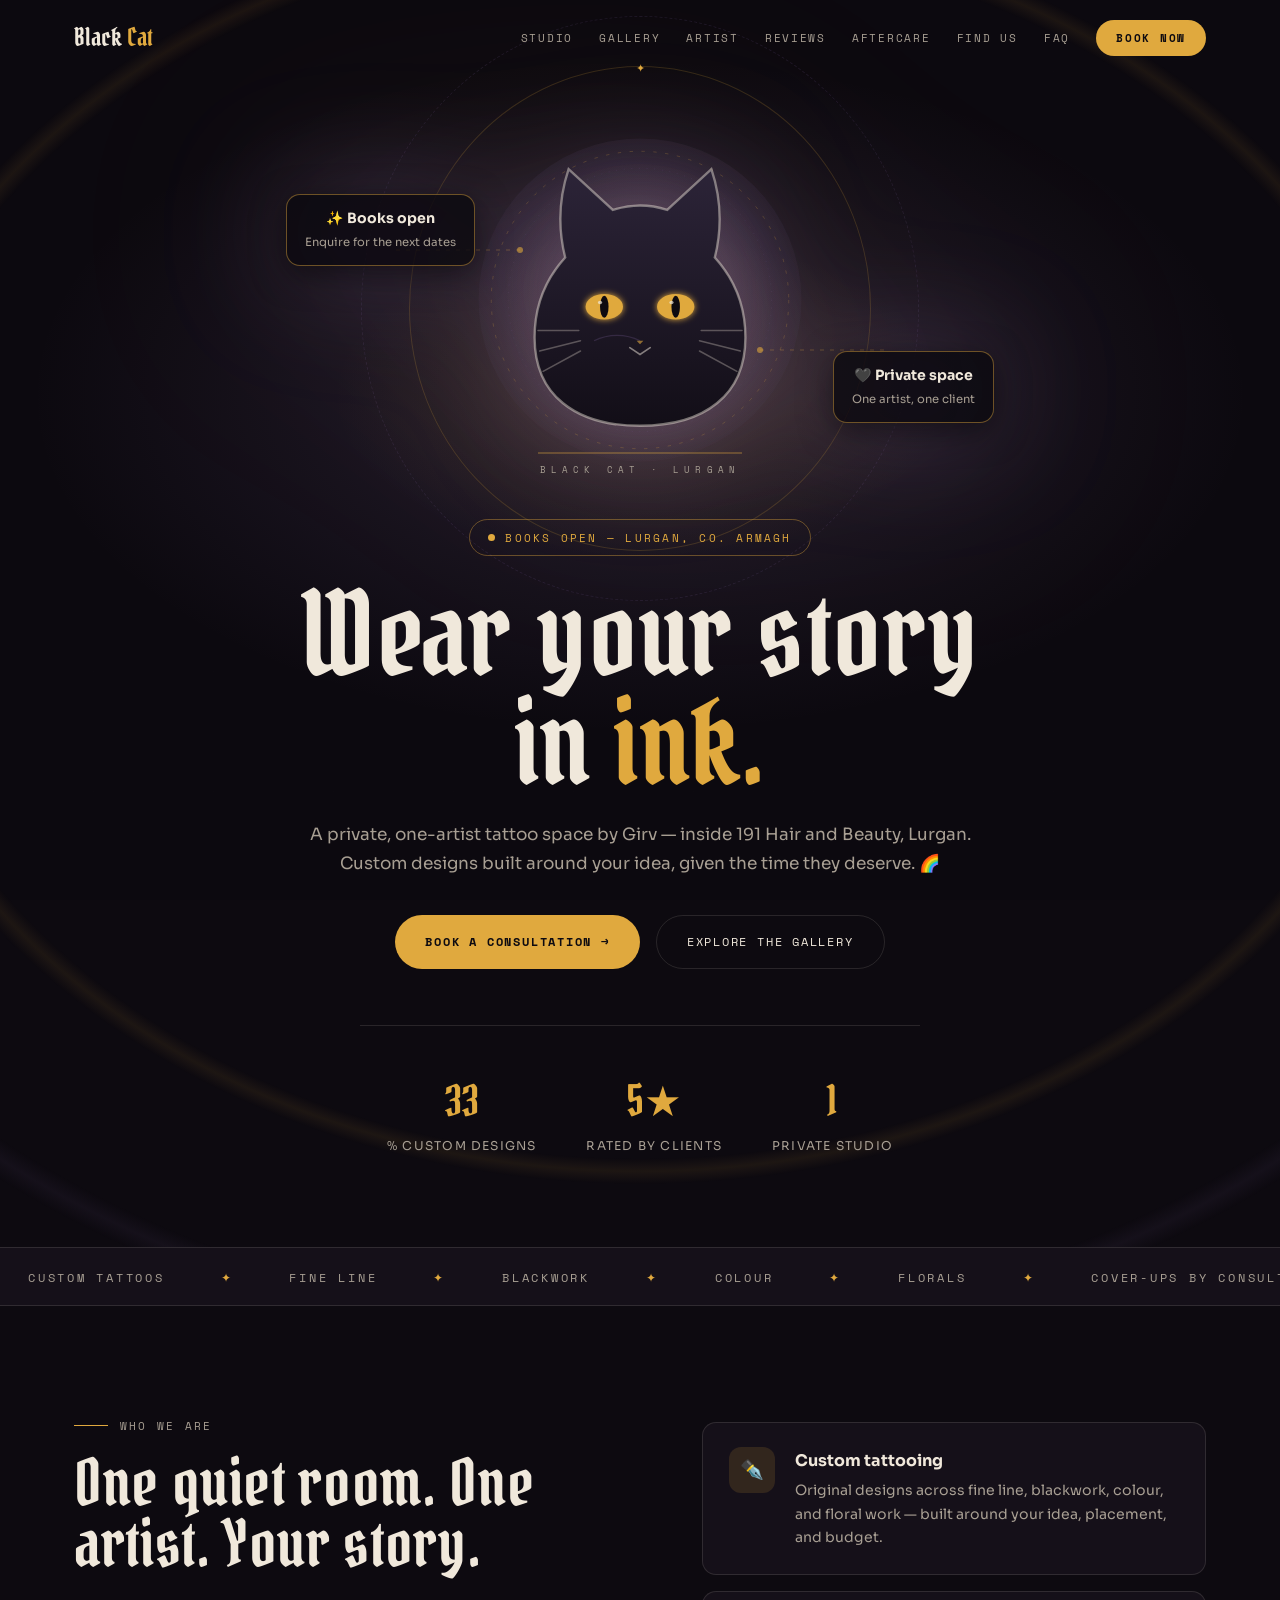
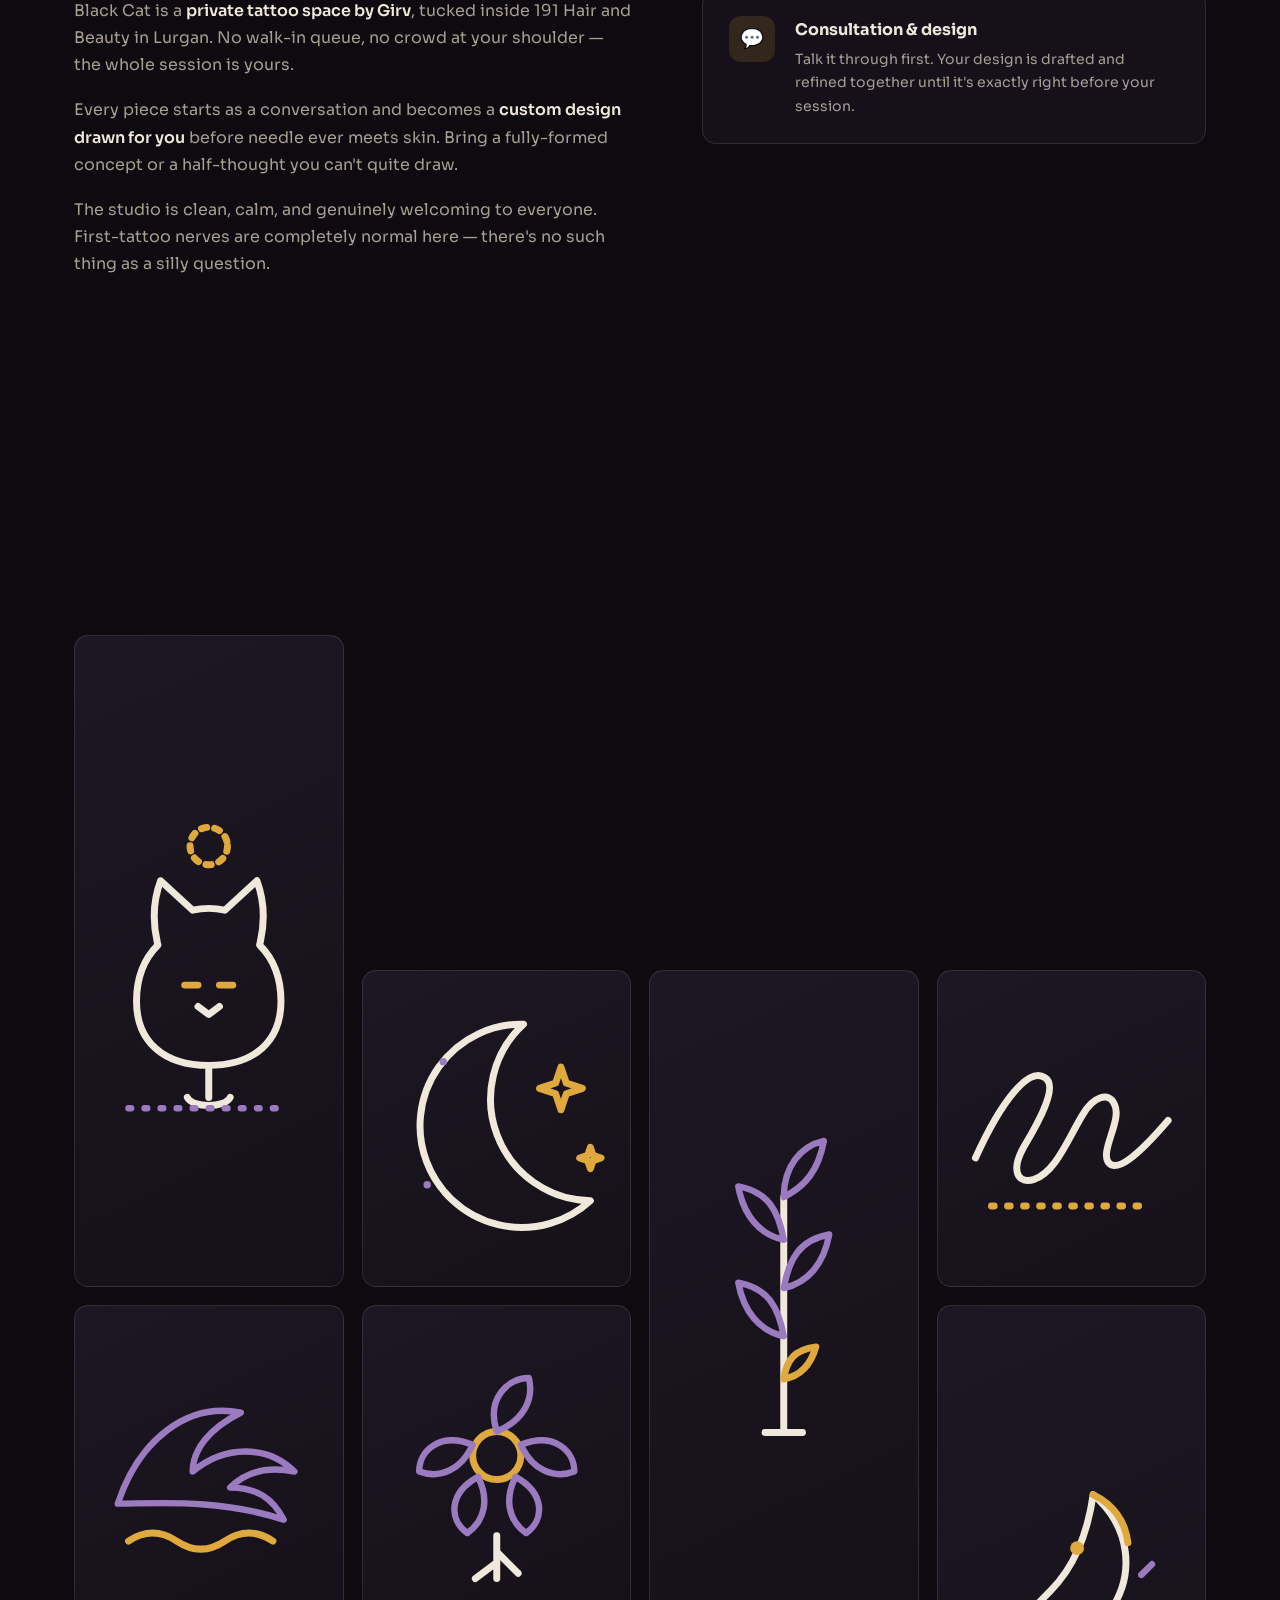
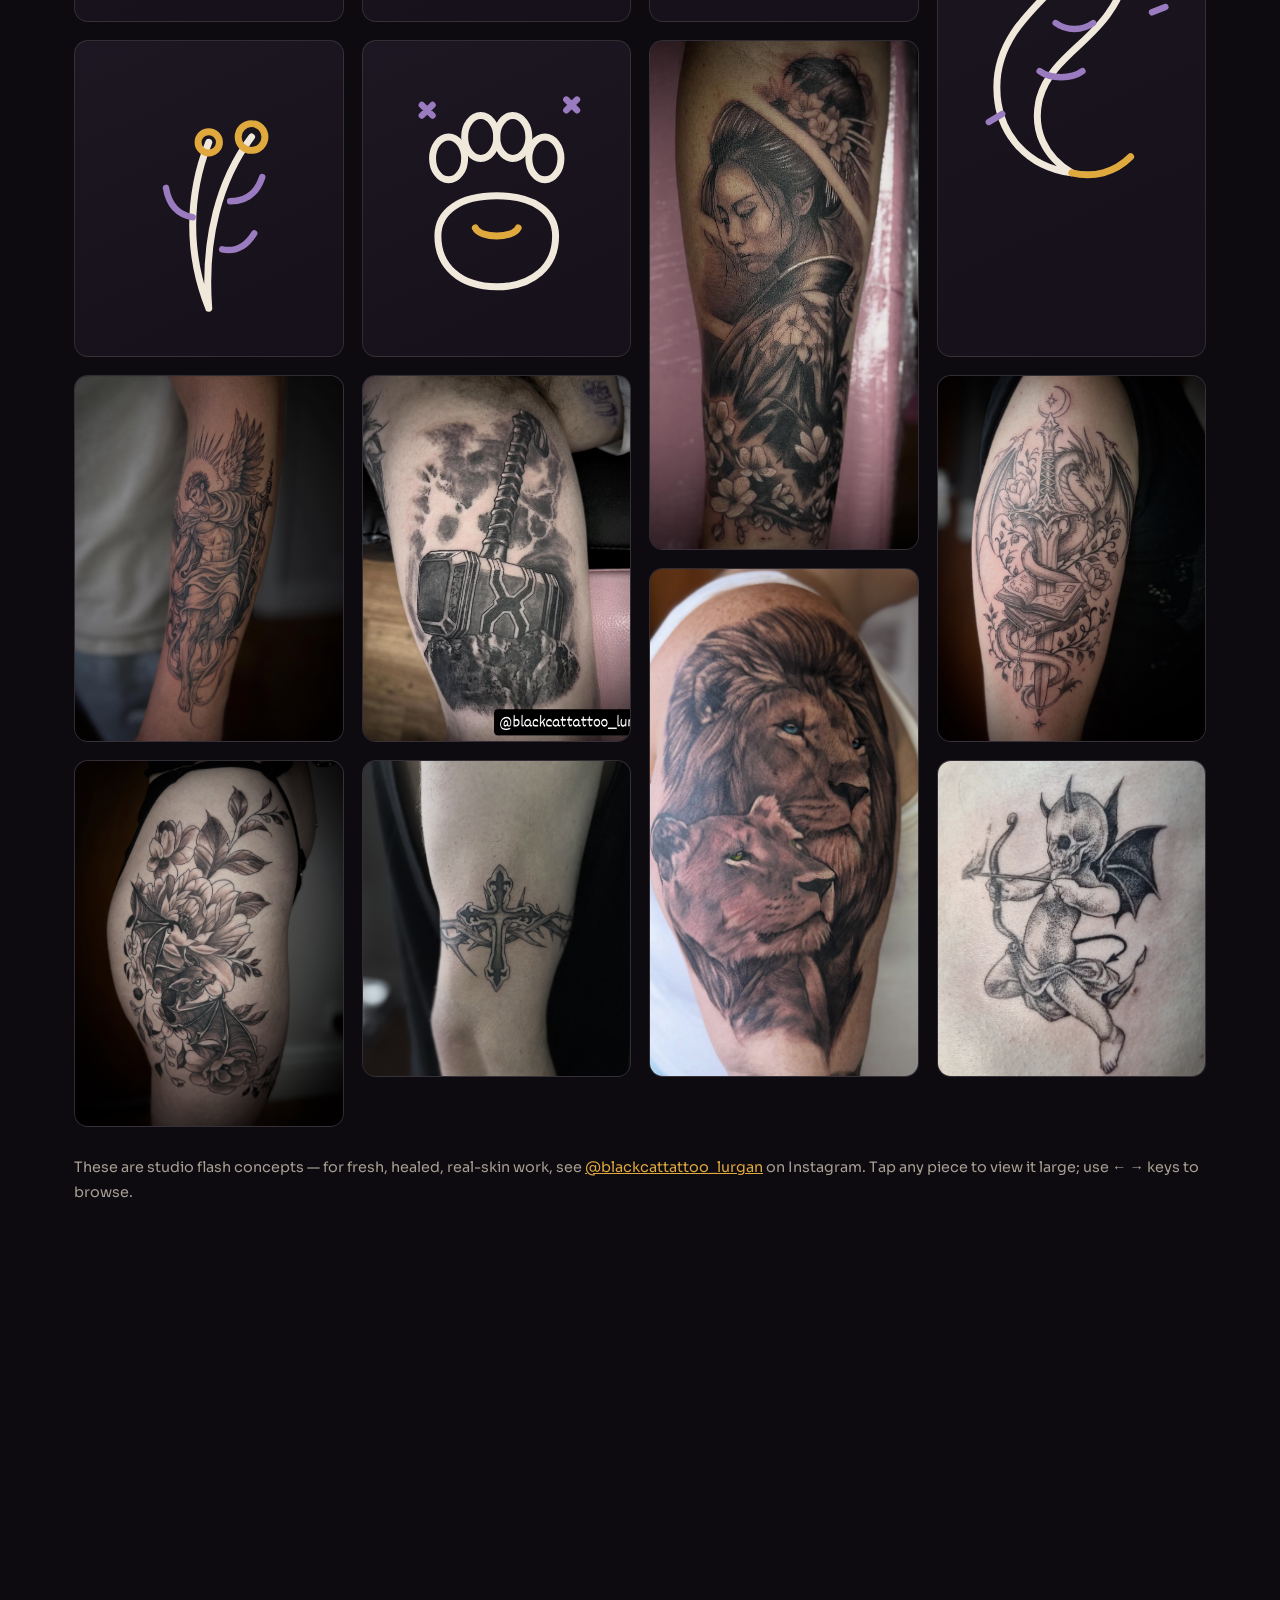
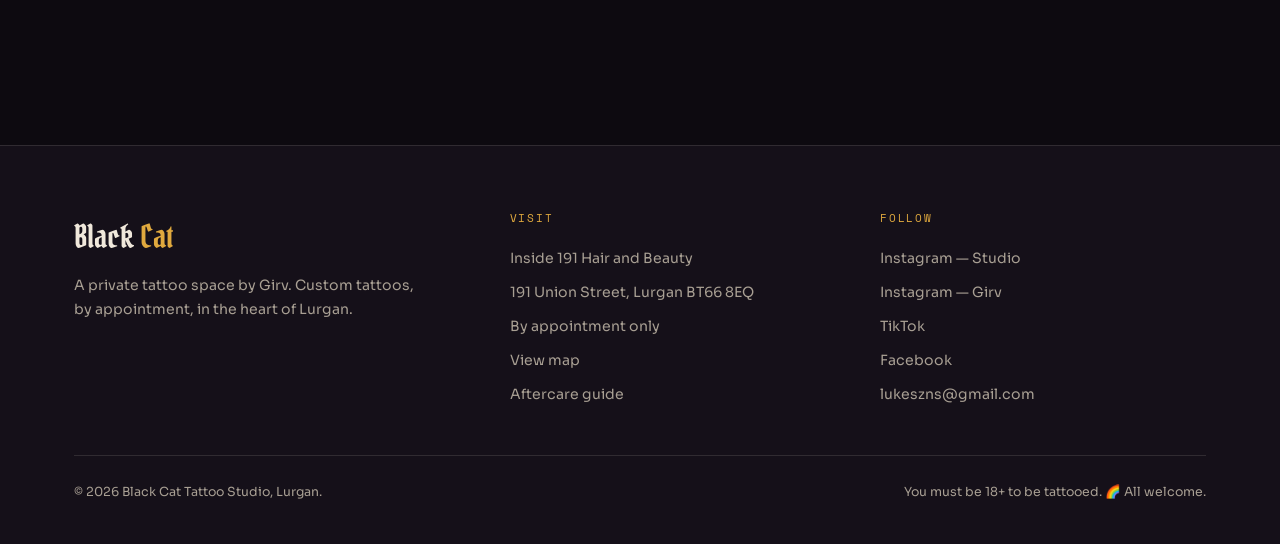
==== black-cat-tattoo-v4.html @ d106c88e "Add files via upload" ====
<!DOCTYPE html>
<html lang="en">
<head>
<meta charset="UTF-8">
<meta name="viewport" content="width=device-width, initial-scale=1.0">
<title>Black Cat Tattoo Studio — Lurgan | Wear Your Story</title>
<meta name="description" content="Black Cat Tattoo Studio — a private tattoo space by Girv inside 191 Hair and Beauty, Lurgan. Custom tattoos by appointment. Books open. Enquire online.">
<link rel="preconnect" href="https://fonts.googleapis.com">
<link rel="preconnect" href="https://fonts.gstatic.com" crossorigin>
<link href="https://fonts.googleapis.com/css2?family=Pirata+One&family=Sora:wght@300;400;500;600;700;800&family=Space+Mono:wght@400;700&display=swap" rel="stylesheet">
<style>
  :root{
    --ink:#0d0a10;
    --ink-2:#151019;
    --ink-3:#1d1723;
    --bone:#f0e8db;
    --dim:#a89f93;
    --gold:#e0a93e;
    --gold-soft:rgba(224,169,62,.14);
    --violet:#9a7bc0;
    --line:rgba(240,232,219,.12);
    --shadow:0 24px 60px rgba(0,0,0,.5);
    --r:14px;
    --max:1180px;
  }
  *{margin:0;padding:0;box-sizing:border-box}
  html{scroll-behavior:smooth}
  body{
    background:var(--ink);color:var(--bone);
    font-family:'Sora',sans-serif;font-size:16px;line-height:1.7;
    -webkit-font-smoothing:antialiased;
  }
  /* Scoped to a wrapper (not body/html) so fixed nav/progress-bar don't hit the
     iOS Safari bug where overflow-x:hidden on an ancestor breaks position:fixed
     during scroll (causes the nav to glitch/ghost-repaint instead of staying put). */
  .page-wrap{overflow-x:hidden}
  ::selection{background:var(--gold);color:var(--ink)}
  a{color:inherit}
  button{font:inherit;color:inherit;background:none;border:none;cursor:pointer}
  .mono{font-family:'Space Mono',monospace;font-size:.7rem;letter-spacing:.2em;text-transform:uppercase}
  .display{font-family:'Pirata One',serif;font-weight:400;line-height:.95;letter-spacing:.01em}
  .wrap{max-width:var(--max);margin:0 auto;padding:0 24px}
  .eyebrow{color:var(--gold);margin-bottom:16px;display:flex;align-items:center;gap:12px}
  .eyebrow::before{content:"";width:34px;height:1px;background:var(--gold)}
  h2.display{font-size:clamp(2.4rem,5.5vw,4rem);margin-bottom:22px}
  section{padding:110px 0;position:relative}

  /* ---------- Progress bar + nav ---------- */
  #progress{position:fixed;top:0;left:0;height:2px;background:linear-gradient(90deg,var(--gold),var(--violet));width:0;z-index:80}
  nav{position:fixed;top:0;left:0;right:0;z-index:70;transition:background .3s,border-color .3s;border-bottom:1px solid transparent}
  nav.scrolled{background:rgba(13,10,16,.86);backdrop-filter:blur(14px);border-color:var(--line)}
  .nav-inner{max-width:var(--max);margin:0 auto;display:flex;align-items:center;justify-content:space-between;padding:16px 24px}
  .nav-mark{font-family:'Pirata One',serif;font-size:1.55rem;text-decoration:none}
  .nav-mark span{color:var(--gold)}
  .nav-links{display:flex;gap:26px;list-style:none;align-items:center}
  .nav-links a{text-decoration:none;color:var(--dim);font-family:'Space Mono',monospace;font-size:.68rem;letter-spacing:.16em;text-transform:uppercase;transition:color .2s}
  .nav-links a:hover,.nav-links a:focus-visible{color:var(--gold)}
  .nav-cta{background:var(--gold);color:var(--ink)!important;padding:10px 20px;border-radius:999px;font-weight:700}
  .nav-cta:hover{background:var(--bone)}
  .burger{display:none;flex-direction:column;gap:5px;padding:8px}
  .burger span{display:block;width:24px;height:2px;background:var(--bone);transition:.3s}
  @media(max-width:820px){
    .nav-links{position:fixed;inset:0;background:rgba(13,10,16,.97);flex-direction:column;justify-content:center;gap:34px;transform:translateY(-100%);transition:transform .4s;font-size:1rem}
    .nav-links.open{transform:none}
    .nav-links a{font-size:.9rem}
    .burger{display:flex;z-index:75}
    .burger.open span:nth-child(1){transform:translateY(7px) rotate(45deg)}
    .burger.open span:nth-child(2){opacity:0}
    .burger.open span:nth-child(3){transform:translateY(-7px) rotate(-45deg)}
  }

  /* ---------- Hero — centred full-bleed ---------- */
  header{
    min-height:100svh;display:flex;flex-direction:column;align-items:center;
    justify-content:center;text-align:center;
    padding:130px 24px 90px;position:relative;overflow:hidden;
  }
  .hero-bg{position:fixed;inset:0;z-index:-2;background:var(--ink)}
  /* Layered radial glows centred for the cat emblem */
  .hero-bg::before{
    content:"";position:absolute;inset:0;
    background:
      radial-gradient(ellipse 70% 55% at 50% 44%, rgba(154,123,192,.18), transparent 68%),
      radial-gradient(ellipse 40% 30% at 50% 44%, rgba(224,169,62,.13), transparent 60%);
    animation:drift 18s ease-in-out infinite alternate;
  }
  @keyframes drift{to{transform:scale(1.08) translateY(-2%)}}
  /* Decorative concentric ring lines */
  header::before{
    content:"";position:absolute;inset:0;
    background:
      radial-gradient(ellipse 64% 52% at 50% 44%, transparent 94%, rgba(224,169,62,.08) 96%, transparent 98%),
      radial-gradient(ellipse 82% 66% at 50% 44%, transparent 94%, rgba(154,123,192,.06) 96%, transparent 98%);
    pointer-events:none;z-index:0;
  }
  .grain{position:fixed;inset:0;z-index:-1;pointer-events:none;opacity:.5;
    background-image:url("data:image/svg+xml,%3Csvg xmlns='http://www.w3.org/2000/svg' width='120' height='120'%3E%3Cfilter id='n'%3E%3CfeTurbulence type='fractalNoise' baseFrequency='0.9' numOctaves='2'/%3E%3CfeColorMatrix values='0 0 0 0 0 0 0 0 0 0 0 0 0 0 0 0 0 0 0.04 0'/%3E%3C/filter%3E%3Crect width='120' height='120' filter='url(%23n)'/%3E%3C/svg%3E");}

  /* Cat emblem — big centred logo */
  .hero-emblem{
    position:relative;z-index:1;
    width:min(340px,62vw);margin:0 auto 32px;
    filter:drop-shadow(0 0 60px rgba(154,123,192,.35)) drop-shadow(0 0 120px rgba(224,169,62,.15));
    animation:emblemFloat 8s ease-in-out infinite;
    cursor:default;
    perspective:800px;
    transform-style:preserve-3d;
    transition:transform .18s ease-out;
  }
  @keyframes emblemFloat{0%,100%{transform:translateY(0)}50%{transform:translateY(-14px)}}
  /* Pause float on hover so tilt takes over cleanly */
  .hero-emblem:hover{animation-play-state:paused}
  .hero-emblem svg{width:100%;display:block;transform-style:preserve-3d;transition:transform .2s ease-out}

  /* Floating chips anchored to emblem */
  .hero-emblem .floating-chip{
    position:absolute;
    border:1px solid rgba(224,169,62,.45);
    background:rgba(13,10,16,.82);
    backdrop-filter:blur(10px);
    border-radius:14px;padding:12px 18px;
    box-shadow:0 8px 32px rgba(0,0,0,.5);
    pointer-events:none;
    z-index:10;
  }
  .hero-emblem .floating-chip .t{font-weight:700;font-size:.88rem;white-space:nowrap}
  .hero-emblem .floating-chip .s{color:var(--dim);font-size:.72rem;white-space:nowrap;margin-top:2px}
  /* Chip positions — outside the emblem card edges */
  .chip-1{
    top:18%;left:-54%;
    animation:chipFloat 6s ease-in-out infinite;
  }
  .chip-2{
    bottom:18%;right:-54%;
    animation:chipFloat 7s ease-in-out infinite reverse;
  }
  @keyframes chipFloat{0%,100%{transform:translateY(0)}50%{transform:translateY(-10px)}}
  /* Connector lines from chip to emblem (SVG overlay) */
  .chip-connector{
    position:absolute;inset:0;pointer-events:none;overflow:visible;z-index:5;
  }
  /* Mobile: stack chips below emblem in normal flow (avoids overlap with kicker) */
  @media(max-width:640px){
    .hero-emblem{display:flex;flex-direction:column;align-items:center;gap:14px}
    .orbit,.orbit-2,.chip-connector{display:none}
    .hero-emblem .floating-chip{position:static;transform:none!important;width:min(280px,80vw)}
    .floating-chip .t,.floating-chip .s{white-space:normal;text-align:center}
  }

  /* Orbit ring that spins around the emblem */
  .orbit{
    position:absolute;inset:-18%;border-radius:50%;
    border:1px solid rgba(224,169,62,.18);
    animation:spin 30s linear infinite;pointer-events:none;
  }
  .orbit::after{
    content:"✦";position:absolute;top:-8px;left:50%;transform:translateX(-50%);
    color:var(--gold);font-size:.7rem;
    animation:spin 30s linear infinite reverse;/* counter-rotate to keep upright */
  }
  .orbit-2{
    position:absolute;inset:-32%;border-radius:50%;
    border:1px dashed rgba(154,123,192,.12);
    animation:spin 50s linear infinite reverse;pointer-events:none;
  }
  @keyframes spin{to{transform:rotate(360deg)}}

  .hero-kicker{display:inline-flex;align-items:center;gap:10px;border:1px solid rgba(224,169,62,.4);border-radius:999px;padding:8px 18px;color:var(--gold);margin-bottom:24px;position:relative;z-index:1}
  .hero-kicker .dot{width:7px;height:7px;border-radius:50%;background:var(--gold);animation:pulse 2s infinite}
  @keyframes pulse{50%{opacity:.3}}
  header h1{font-size:clamp(3.2rem,9vw,7.8rem);position:relative;z-index:1;line-height:.92}
  header h1 em{font-style:normal;color:var(--gold)}
  .hero-copy{margin-top:22px;color:var(--dim);max-width:52ch;font-size:1.06rem;position:relative;z-index:1;margin-left:auto;margin-right:auto}
  .hero-btns{margin-top:36px;display:flex;gap:16px;flex-wrap:wrap;justify-content:center;position:relative;z-index:1}
  .btn{display:inline-flex;align-items:center;gap:10px;text-decoration:none;font-family:'Space Mono',monospace;font-size:.74rem;letter-spacing:.15em;text-transform:uppercase;padding:16px 30px;border-radius:999px;transition:.25s}
  .btn-gold{background:var(--gold);color:var(--ink);font-weight:700}
  .btn-gold:hover{background:var(--bone);transform:translateY(-2px)}
  .btn-ghost{border:1px solid var(--line)}
  .btn-ghost:hover{border-color:var(--gold);color:var(--gold);transform:translateY(-2px)}
  .hero-stats{display:flex;gap:50px;margin-top:56px;flex-wrap:wrap;justify-content:center;position:relative;z-index:1;
    border-top:1px solid var(--line);padding-top:40px;width:100%;max-width:560px}
  .stat .num{font-family:'Pirata One',serif;font-size:2.6rem;color:var(--gold)}
  .stat .lbl{color:var(--dim);font-size:.76rem;letter-spacing:.1em;text-transform:uppercase}

  .cat-eyes{transform-origin:center;animation:blink 6s infinite}
  @keyframes blink{0%,92%,100%{transform:scaleY(1)}94%,96%{transform:scaleY(.05)}}

  /* ---------- Marquee ---------- */
  .marquee{border-top:1px solid var(--line);border-bottom:1px solid var(--line);overflow:hidden;white-space:nowrap;padding:15px 0;background:var(--ink-2)}
  .marquee-track{display:inline-block;animation:scroll 26s linear infinite}
  .marquee:hover .marquee-track{animation-play-state:paused}
  @keyframes scroll{to{transform:translateX(-50%)}}
  .marquee span{font-family:'Space Mono',monospace;font-size:.72rem;letter-spacing:.24em;text-transform:uppercase;color:var(--dim);padding:0 28px}
  .marquee .star{color:var(--gold)}

  /* ---------- About ---------- */
  .about-grid{display:grid;grid-template-columns:1.05fr .95fr;gap:70px;align-items:center}
  @media(max-width:900px){.about-grid{grid-template-columns:1fr;gap:44px}}
  .about p{color:var(--dim);margin-bottom:18px;max-width:56ch}
  .about p strong{color:var(--bone);font-weight:600}
  .service-cards{display:grid;gap:16px}
  .svc{border:1px solid var(--line);border-radius:var(--r);padding:24px 26px;background:var(--ink-2);display:flex;gap:20px;align-items:flex-start;transition:.3s;cursor:default}
  .svc:hover{border-color:rgba(224,169,62,.45);transform:translateX(6px)}
  .svc .ico{width:46px;height:46px;flex:none;border-radius:12px;background:var(--gold-soft);display:grid;place-items:center;color:var(--gold);font-size:1.2rem}
  .svc h3{font-size:1rem;font-weight:700;margin-bottom:4px}
  .svc p{color:var(--dim);font-size:.88rem;margin:0}

  /* ---------- Gallery ---------- */
  .gal-head{display:flex;justify-content:space-between;align-items:flex-end;gap:30px;flex-wrap:wrap;margin-bottom:36px}
  .filters{display:flex;gap:10px;flex-wrap:wrap}
  .filter{border:1px solid var(--line);border-radius:999px;padding:9px 20px;font-family:'Space Mono',monospace;font-size:.66rem;letter-spacing:.14em;text-transform:uppercase;color:var(--dim);transition:.25s}
  .filter:hover{color:var(--bone);border-color:var(--dim)}
  .filter.active{background:var(--gold);border-color:var(--gold);color:var(--ink);font-weight:700}
  .gallery{display:grid;grid-template-columns:repeat(4,1fr);gap:18px;grid-auto-flow:dense}
  @media(max-width:1000px){.gallery{grid-template-columns:repeat(3,1fr)}}
  @media(max-width:720px){.gallery{grid-template-columns:repeat(2,1fr);gap:10px}}
  .piece{
    position:relative;border:1px solid var(--line);border-radius:var(--r);overflow:hidden;
    background:linear-gradient(155deg,var(--ink-3),var(--ink-2));aspect-ratio:.85;
    cursor:pointer;transform-style:preserve-3d;transition:transform .2s ease-out, opacity .35s, border-color .3s;
  }
  .piece.tall{grid-row:span 2;aspect-ratio:auto}
  .piece svg{width:100%;height:100%;display:block;transition:transform .5s}
  .piece:hover svg{transform:scale(1.06)}
  .piece:hover,.piece:active{border-color:rgba(224,169,62,.5)}
  .piece .meta{
    position:absolute;left:0;right:0;bottom:0;padding:40px 16px 14px;
    background:linear-gradient(transparent, rgba(13,10,16,.92));
    display:flex;justify-content:space-between;align-items:flex-end;gap:10px;
    opacity:0;transform:translateY(8px);transition:.3s;
  }
  .piece:hover .meta,.piece:focus-visible .meta{opacity:1;transform:none}
  .piece .meta .t{font-weight:700;font-size:.9rem}
  .piece .meta .s{color:var(--gold);font-family:'Space Mono',monospace;font-size:.6rem;letter-spacing:.14em;text-transform:uppercase}
  .piece.hidden{display:none}
  .piece .shine{position:absolute;inset:0;background:radial-gradient(320px circle at var(--mx,50%) var(--my,50%), rgba(240,232,219,.08), transparent 45%);pointer-events:none;opacity:0;transition:opacity .3s}
  .piece:hover .shine{opacity:1}
  /* Touch devices can't hover — keep captions visible so the grid still reads as a labelled gallery */
  @media(hover:none){
    .piece .meta{opacity:1;transform:none;padding:22px 10px 8px}
    .piece .meta .t{font-size:.72rem}
    .piece .meta .s{font-size:.52rem}
  }
  @media(max-width:480px){
    .gallery{gap:8px}
    .piece .meta{padding:20px 8px 7px}
    .piece .meta .t{font-size:.68rem}
    .piece .meta .s{font-size:.5rem}
  }
  .gal-note{margin-top:28px;color:var(--dim);font-size:.9rem}
  .gal-note a{color:var(--gold)}

  /* Lightbox */
  .lightbox{position:fixed;inset:0;z-index:100;background:rgba(13,10,16,.94);backdrop-filter:blur(10px);display:none;align-items:center;justify-content:center;padding:24px}
  .lightbox.open{display:flex}
  .lb-inner{max-width:640px;width:100%;position:relative;animation:lbIn .35s ease}
  @keyframes lbIn{from{opacity:0;transform:scale(.94)}}
  .lb-art{border:1px solid var(--line);border-radius:20px;overflow:hidden;background:linear-gradient(155deg,var(--ink-3),var(--ink-2));box-shadow:var(--shadow)}
  .lb-art svg{width:100%;height:auto;max-height:62vh;display:block}
  .lb-info{display:flex;justify-content:space-between;align-items:center;gap:16px;padding:18px 6px 0}
  .lb-info .t{font-family:'Pirata One',serif;font-size:1.7rem}
  .lb-info .s{color:var(--gold);font-family:'Space Mono',monospace;font-size:.64rem;letter-spacing:.16em;text-transform:uppercase}
  .lb-info .want{font-family:'Space Mono',monospace;font-size:.64rem;letter-spacing:.12em;text-transform:uppercase;color:var(--ink);background:var(--gold);border-radius:999px;padding:10px 18px;text-decoration:none;font-weight:700;white-space:nowrap}
  .lb-btn{position:absolute;top:50%;transform:translateY(-50%);width:46px;height:46px;border-radius:50%;border:1px solid var(--line);background:rgba(21,16,25,.85);display:grid;place-items:center;font-size:1.2rem;transition:.2s}
  .lb-btn:hover{border-color:var(--gold);color:var(--gold)}
  .lb-prev{left:-64px}.lb-next{right:-64px}
  .lb-close{position:absolute;top:-52px;right:0;width:42px;height:42px;border-radius:50%;border:1px solid var(--line);background:rgba(21,16,25,.85);font-size:1.05rem}
  .lb-close:hover{border-color:var(--gold);color:var(--gold)}
  @media(max-width:820px){.lb-prev{left:8px;top:auto;bottom:-60px;transform:none}.lb-next{right:8px;top:auto;bottom:-60px;transform:none}}

  /* ---------- Artist ---------- */
  .artist-grid{display:grid;grid-template-columns:.9fr 1.1fr;gap:70px;align-items:center}
  @media(max-width:900px){.artist-grid{grid-template-columns:1fr;gap:44px}}
  .artist-visual{border:1px solid var(--line);border-radius:22px;overflow:hidden;background:linear-gradient(160deg,#211a29,var(--ink-2));box-shadow:var(--shadow);position:relative}
  .artist-visual svg{width:100%;display:block}
  .artist-tagline{position:absolute;bottom:0;left:0;right:0;padding:44px 22px 18px;background:linear-gradient(transparent, rgba(13,10,16,.9))}
  .artist-tagline .t{font-family:'Pirata One',serif;font-size:1.8rem}
  .artist-tagline .s{color:var(--violet);font-size:.85rem}
  .artist p{color:var(--dim);margin-bottom:16px;max-width:54ch}
  .badges{display:flex;gap:10px;flex-wrap:wrap;margin-top:20px}
  .badge{border:1px solid var(--line);border-radius:999px;padding:8px 16px;font-size:.76rem;color:var(--dim)}
  .badge b{color:var(--gold);font-weight:600}

  /* ---------- Testimonials ---------- */
  .testis{background:var(--ink-2);border-top:1px solid var(--line);border-bottom:1px solid var(--line)}
  .t-slider{max-width:760px;margin:0 auto}
  .t-slides{position:relative;min-height:230px}
  @media(max-width:640px){.t-slides{min-height:340px}}
  @media(max-width:420px){.t-slides{min-height:400px}}
  .t-slide{position:absolute;inset:0;opacity:0;transform:translateY(14px);transition:.5s;pointer-events:none;text-align:center}
  .t-slide.active{opacity:1;transform:none;pointer-events:auto}
  .t-stars{color:var(--gold);letter-spacing:6px;font-size:1.05rem;margin-bottom:18px}
  .t-slide p{font-size:1.15rem;line-height:1.75;color:var(--bone)}
  .t-slide .who{margin-top:20px;color:var(--dim);font-family:'Space Mono',monospace;font-size:.68rem;letter-spacing:.18em;text-transform:uppercase}
  .t-dots{display:flex;gap:10px;justify-content:center;margin-top:36px}
  .t-dot{width:9px;height:9px;border-radius:50%;background:var(--line);transition:.3s}
  .t-dot.active{background:var(--gold);transform:scale(1.3)}

  /* ---------- Booking ---------- */
  .book-grid{display:grid;grid-template-columns:.85fr 1.15fr;gap:70px;align-items:flex-start}
  @media(max-width:940px){.book-grid{grid-template-columns:1fr;gap:44px}}
  .book-side p{color:var(--dim);max-width:44ch;margin-bottom:20px}
  .book-list{list-style:none;margin-top:12px}
  .book-list li{display:flex;gap:14px;padding:14px 0;border-bottom:1px solid var(--line);color:var(--dim);font-size:.92rem}
  .book-list li::before{content:"✦";color:var(--gold)}
  .form-card{border:1px solid var(--line);border-radius:22px;background:var(--ink-2);padding:38px;box-shadow:var(--shadow)}
  @media(max-width:520px){.form-card{padding:26px 20px}}
  .form-grid{display:grid;grid-template-columns:1fr 1fr;gap:18px}
  .form-grid .full{grid-column:1/-1}
  @media(max-width:560px){.form-grid{grid-template-columns:1fr}}
  .field label{display:block;font-family:'Space Mono',monospace;font-size:.62rem;letter-spacing:.16em;text-transform:uppercase;color:var(--dim);margin-bottom:8px}
  .field label b{color:var(--gold)}
  .field input,.field select,.field textarea{
    width:100%;background:var(--ink);border:1px solid var(--line);border-radius:10px;
    color:var(--bone);font:inherit;font-size:.94rem;padding:13px 15px;transition:border-color .2s, box-shadow .2s;
  }
  .field textarea{resize:vertical;min-height:110px}
  .field input:focus,.field select:focus,.field textarea:focus{outline:none;border-color:var(--gold);box-shadow:0 0 0 3px rgba(224,169,62,.15)}
  .field select{appearance:none;background-image:url("data:image/svg+xml,%3Csvg xmlns='http://www.w3.org/2000/svg' width='12' height='8'%3E%3Cpath d='M1 1l5 5 5-5' stroke='%23a89f93' stroke-width='2' fill='none'/%3E%3C/svg%3E");background-repeat:no-repeat;background-position:right 15px center}
  .field .err{color:#e07a6a;font-size:.74rem;margin-top:6px;display:none}
  .field.invalid input,.field.invalid select,.field.invalid textarea{border-color:#e07a6a}
  .field.invalid .err{display:block}
  .upload{border:1.5px dashed var(--line);border-radius:12px;padding:22px;text-align:center;color:var(--dim);font-size:.86rem;cursor:pointer;transition:.25s}
  .upload:hover,.upload.drag{border-color:var(--gold);color:var(--gold);background:var(--gold-soft)}
  .upload input{display:none}
  .previews{display:flex;gap:10px;flex-wrap:wrap;margin-top:12px}
  .previews img{width:64px;height:64px;object-fit:cover;border-radius:8px;border:1px solid var(--line)}
  .check{display:flex;gap:12px;align-items:flex-start;font-size:.84rem;color:var(--dim)}
  .check input{width:18px;height:18px;margin-top:2px;accent-color:var(--gold)}
  .submit-btn{width:100%;background:var(--gold);color:var(--ink);border-radius:12px;padding:17px;font-family:'Space Mono',monospace;font-size:.78rem;letter-spacing:.16em;text-transform:uppercase;font-weight:700;transition:.25s}
  .submit-btn:hover{background:var(--bone);transform:translateY(-2px)}
  .form-success{display:none;text-align:center;padding:40px 10px}
  .form-success.show{display:block;animation:lbIn .4s ease}
  .form-success .big{font-family:'Pirata One',serif;font-size:2.4rem;color:var(--gold);margin:14px 0 10px}
  .form-success p{color:var(--dim);max-width:40ch;margin:0 auto 8px}

  /* ---------- FAQ ---------- */
  .faq{max-width:780px;margin:0 auto}
  .q{border-bottom:1px solid var(--line)}
  .q button{width:100%;display:flex;justify-content:space-between;align-items:center;gap:20px;padding:24px 4px;text-align:left;font-weight:600;font-size:1.02rem;transition:color .2s}
  .q button:hover{color:var(--gold)}
  .q .plus{color:var(--gold);font-size:1.3rem;transition:transform .3s;flex:none}
  .q.open .plus{transform:rotate(45deg)}
  .q .a{max-height:0;overflow:hidden;transition:max-height .4s ease}
  .q .a p{color:var(--dim);padding:0 4px 24px;font-size:.94rem;max-width:64ch}

  /* ---------- Footer ---------- */
  footer{border-top:1px solid var(--line);padding:64px 0 40px;background:var(--ink-2)}
  .foot-grid{display:grid;grid-template-columns:1.2fr 1fr 1fr;gap:44px;margin-bottom:44px}
  @media(max-width:760px){.foot-grid{grid-template-columns:1fr;gap:30px}}
  .foot-mark{font-family:'Pirata One',serif;font-size:2rem}
  .foot-mark span{color:var(--gold)}
  footer p,footer li{color:var(--dim);font-size:.88rem}
  footer ul{list-style:none}
  footer li{padding:5px 0}
  footer a{text-decoration:none;transition:color .2s}
  footer a:hover{color:var(--gold)}
  .foot-h{font-family:'Space Mono',monospace;font-size:.66rem;letter-spacing:.18em;text-transform:uppercase;color:var(--gold);margin-bottom:14px}
  .foot-bottom{border-top:1px solid var(--line);padding-top:26px;display:flex;justify-content:space-between;gap:16px;flex-wrap:wrap;color:var(--dim);font-size:.78rem}

  /* ---------- Aftercare ---------- */
  .care{background:var(--ink-2);border-top:1px solid var(--line);border-bottom:1px solid var(--line)}
  .care-grid{display:grid;grid-template-columns:repeat(4,1fr);gap:18px;margin-top:14px}
  @media(max-width:980px){.care-grid{grid-template-columns:repeat(2,1fr)}}
  @media(max-width:560px){.care-grid{grid-template-columns:1fr}}
  .care-step{border:1px solid var(--line);border-radius:var(--r);background:var(--ink);padding:26px;position:relative;overflow:hidden;transition:.3s}
  .care-step:hover{border-color:rgba(224,169,62,.5);transform:translateY(-4px)}
  .care-step .when{font-family:'Space Mono',monospace;font-size:.62rem;letter-spacing:.16em;text-transform:uppercase;color:var(--gold);margin-bottom:10px}
  .care-step h3{font-size:1rem;font-weight:700;margin-bottom:10px}
  .care-step p{color:var(--dim);font-size:.87rem}
  .care-step .stage-ico{position:absolute;top:18px;right:18px;font-size:1.2rem;opacity:.85}
  .care-step .bar{position:absolute;left:0;top:0;bottom:0;width:3px;background:linear-gradient(var(--gold),var(--violet));opacity:.7}
  .dos-grid{display:grid;grid-template-columns:1fr 1fr;gap:18px;margin-top:22px}
  @media(max-width:720px){.dos-grid{grid-template-columns:1fr}}
  .dos{border:1px solid var(--line);border-radius:var(--r);padding:26px;background:var(--ink)}
  .dos h3{font-size:.95rem;font-weight:700;margin-bottom:14px;display:flex;align-items:center;gap:10px}
  .dos.good h3{color:var(--gold)}
  .dos.bad h3{color:#e07a6a}
  .dos ul{list-style:none}
  .dos li{display:flex;gap:12px;padding:8px 0;color:var(--dim);font-size:.88rem;border-bottom:1px solid rgba(240,232,219,.06)}
  .dos li:last-child{border-bottom:none}
  .dos.good li::before{content:"✓";color:var(--gold);font-weight:700}
  .dos.bad li::before{content:"✕";color:#e07a6a;font-weight:700}
  .care-note{margin-top:24px;color:var(--dim);font-size:.85rem;max-width:70ch}
  .care-note b{color:var(--bone)}

  /* ---------- Find us / map ---------- */
  .map-grid{display:grid;grid-template-columns:.8fr 1.2fr;gap:44px;align-items:stretch}
  @media(max-width:900px){.map-grid{grid-template-columns:1fr}}
  .map-side{display:flex;flex-direction:column;justify-content:center}
  .map-side p{color:var(--dim);max-width:44ch;margin-bottom:20px}
  .addr-card{border:1px solid var(--line);border-radius:var(--r);background:var(--ink-2);padding:26px;margin-bottom:14px}
  .addr-card .k{font-family:'Space Mono',monospace;font-size:.62rem;letter-spacing:.16em;text-transform:uppercase;color:var(--gold);margin-bottom:6px}
  .addr-card .v{font-size:.95rem}
  .addr-card .v a{color:var(--bone);text-decoration-color:rgba(240,232,219,.3)}
  .addr-card .v a:hover{color:var(--gold)}
  .map-frame{border:1px solid var(--line);border-radius:22px;overflow:hidden;box-shadow:var(--shadow);position:relative;min-height:420px;background:var(--ink-3)}
  .map-frame iframe{position:absolute;inset:0;width:100%;height:100%;border:0;filter:grayscale(.55) contrast(1.05) brightness(.92)}
  .map-frame:hover iframe{filter:none}
  .map-frame iframe{transition:filter .4s}
  .map-pin-chip{position:absolute;top:16px;left:16px;z-index:2;border:1px solid var(--line);background:rgba(13,10,16,.88);backdrop-filter:blur(8px);border-radius:999px;padding:10px 18px;display:flex;align-items:center;gap:10px;font-size:.8rem;pointer-events:none}
  .map-pin-chip .pin{color:var(--gold)}

  /* Reveal */
  .reveal{opacity:0;transform:translateY(28px);transition:opacity .7s ease,transform .7s ease}
  .reveal.in{opacity:1;transform:none}
  .d1{transition-delay:.08s}.d2{transition-delay:.16s}.d3{transition-delay:.24s}
  @media(prefers-reduced-motion:reduce){
    *,*::before,*::after{animation:none!important;transition:none!important}
    .reveal{opacity:1;transform:none}
    html{scroll-behavior:auto}
  }
</style>
</head>
<body>
<div id="progress"></div>
<div class="hero-bg"></div>
<div class="grain"></div>

<nav id="nav">
  <div class="nav-inner">
    <a class="nav-mark" href="#top">Black<span> Cat</span></a>
    <button class="burger" id="burger" aria-label="Menu" aria-expanded="false">
      <span></span><span></span><span></span>
    </button>
    <ul class="nav-links" id="navLinks">
      <li><a href="#about">Studio</a></li>
      <li><a href="#gallery">Gallery</a></li>
      <li><a href="#artist">Artist</a></li>
      <li><a href="#reviews">Reviews</a></li>
      <li><a href="#aftercare">Aftercare</a></li>
      <li><a href="#findus">Find us</a></li>
      <li><a href="#faq">FAQ</a></li>
      <li><a class="nav-cta" href="#book">Book Now</a></li>
    </ul>
  </div>
</nav>

<div class="page-wrap">
<header id="top">

  <!-- Large centred cat emblem -->
  <div class="hero-emblem" id="catCard">
    <div class="orbit"><span></span></div>
    <div class="orbit-2"></div>

    <!-- Connector lines SVG overlay -->
    <svg class="chip-connector" viewBox="0 0 340 340" aria-hidden="true">
      <!-- Left chip connector: from left edge of emblem (~12%) to chip -->
      <line x1="50" y1="120" x2="-80" y2="120" stroke="rgba(224,169,62,.3)" stroke-width="1" stroke-dasharray="4 6"/>
      <circle cx="50" cy="120" r="3" fill="#e0a93e" opacity=".6"/>
      <!-- Right chip connector: from right edge (~88%) to chip -->
      <line x1="290" y1="220" x2="420" y2="220" stroke="rgba(224,169,62,.3)" stroke-width="1" stroke-dasharray="4 6"/>
      <circle cx="290" cy="220" r="3" fill="#e0a93e" opacity=".6"/>
    </svg>

    <svg class="emblem-art" viewBox="0 0 400 420" aria-label="Black Cat Tattoo Studio emblem" role="img">
      <defs>
        <radialGradient id="glow" cx="50%" cy="46%" r="60%">
          <stop offset="0%" stop-color="#9a7bc0" stop-opacity=".28"/>
          <stop offset="100%" stop-color="#9a7bc0" stop-opacity="0"/>
        </radialGradient>
        <radialGradient id="goldGlow" cx="50%" cy="46%" r="50%">
          <stop offset="0%" stop-color="#e0a93e" stop-opacity=".12"/>
          <stop offset="100%" stop-color="#e0a93e" stop-opacity="0"/>
        </radialGradient>
        <linearGradient id="fur" x1="0" y1="0" x2="0" y2="1">
          <stop offset="0%" stop-color="#2c2438"/>
          <stop offset="100%" stop-color="#120e17"/>
        </linearGradient>
        <filter id="eyeBloom" x="-50%" y="-50%" width="200%" height="200%">
          <feGaussianBlur in="SourceGraphic" stdDeviation="4" result="blur"/>
          <feMerge><feMergeNode in="blur"/><feMergeNode in="SourceGraphic"/></feMerge>
        </filter>
      </defs>

      <!-- Ambient glows -->
      <ellipse cx="200" cy="200" rx="190" ry="190" fill="url(#glow)"/>
      <ellipse cx="200" cy="200" rx="160" ry="160" fill="url(#goldGlow)"/>

      <!-- Outer decorative ring -->
      <circle cx="200" cy="200" r="175" fill="none" stroke="rgba(224,169,62,.25)" stroke-width="1" stroke-dasharray="4 10"/>
      <!-- Inner ring -->
      <circle cx="200" cy="200" r="155" fill="none" stroke="rgba(154,123,192,.15)" stroke-width="1" stroke-dasharray="1 8"/>

      <!-- Cat body -->
      <path d="M200 348c-76 0-124-36-124-104 0-40 16-72 36-94-8-32-8-68 4-104l52 48a104 104 0 0 1 64 0l52-48c12 36 12 72 4 104 20 22 36 54 36 94 0 68-48 104-124 104z"
        fill="url(#fur)" stroke="rgba(240,232,219,.45)" stroke-width="2.8"/>

      <!-- Ears inner highlight -->
      <path d="M200 248a60 60 0 0 0-54 0" fill="none" stroke="rgba(154,123,192,.2)" stroke-width="1.5"/>

      <!-- Eyes with glow filter -->
      <g class="cat-eyes">
        <ellipse cx="158" cy="208" rx="22" ry="15" fill="#e0a93e" filter="url(#eyeBloom)"/>
        <ellipse cx="242" cy="208" rx="22" ry="15" fill="#e0a93e" filter="url(#eyeBloom)"/>
        <!-- Pupils -->
        <ellipse cx="158" cy="208" rx="5" ry="13" fill="#0d0a10"/>
        <ellipse cx="242" cy="208" rx="5" ry="13" fill="#0d0a10"/>
        <!-- Eye shine flecks -->
        <ellipse cx="153" cy="203" rx="2.5" ry="2" fill="rgba(240,232,219,.7)"/>
        <ellipse cx="237" cy="203" rx="2.5" ry="2" fill="rgba(240,232,219,.7)"/>
      </g>

      <!-- Nose -->
      <path d="M196 248l4 4 4-4" fill="rgba(224,169,62,.6)" stroke="none"/>

      <!-- Mouth -->
      <path d="M188 256l12 8 12-8" stroke="rgba(240,232,219,.5)" stroke-width="2" fill="none" stroke-linecap="round"/>

      <!-- Whiskers -->
      <g stroke="rgba(240,232,219,.3)" stroke-width="1.8" stroke-linecap="round">
        <path d="M128 236H80M130 248l-48 12M130 260l-44 24"/>
        <path d="M272 236h48M270 248l48 12M270 260l44 24"/>
      </g>

      <!-- Base line -->
      <path d="M80 380h240" stroke="rgba(224,169,62,.4)" stroke-width="1.5"/>

      <!-- Studio text -->
      <text x="200" y="404" text-anchor="middle" fill="#a89f93"
        font-family="Space Mono, monospace" font-size="11" letter-spacing="6">BLACK CAT · LURGAN</text>
    </svg>

    <!-- Chip: Books open (left) -->
    <div class="floating-chip chip-1">
      <div class="t">✨ Books open</div>
      <div class="s">Enquire for the next dates</div>
    </div>

    <!-- Chip: Private space (right) -->
    <div class="floating-chip chip-2">
      <div class="t">🖤 Private space</div>
      <div class="s">One artist, one client</div>
    </div>
  </div>

  <!-- Kicker pill -->
  <span class="hero-kicker mono"><span class="dot"></span> Books open — Lurgan, Co. Armagh</span>

  <!-- Main headline -->
  <h1 class="display">Wear your story<br>in <em>ink.</em></h1>

  <p class="hero-copy">A private, one-artist tattoo space by Girv — inside 191 Hair and Beauty, Lurgan. Custom designs built around your idea, given the time they deserve. 🌈</p>

  <div class="hero-btns">
    <a class="btn btn-gold" href="#book">Book a consultation →</a>
    <a class="btn btn-ghost" href="#gallery">Explore the gallery</a>
  </div>

  <div class="hero-stats">
    <div class="stat"><div class="num" data-count="100">0</div><div class="lbl">% custom designs</div></div>
    <div class="stat"><div class="num" data-count="5" data-suffix="★">0</div><div class="lbl">rated by clients</div></div>
    <div class="stat"><div class="num" data-count="1">0</div><div class="lbl">private studio</div></div>
  </div>

</header>

<div class="marquee" aria-hidden="true">
  <div class="marquee-track">
    <span>Custom tattoos</span><span class="star">✦</span><span>Fine line</span><span class="star">✦</span><span>Blackwork</span><span class="star">✦</span><span>Colour</span><span class="star">✦</span><span>Florals</span><span class="star">✦</span><span>Cover-ups by consultation</span><span class="star">✦</span><span>All welcome 🌈</span><span class="star">✦</span>
    <span>Custom tattoos</span><span class="star">✦</span><span>Fine line</span><span class="star">✦</span><span>Blackwork</span><span class="star">✦</span><span>Colour</span><span class="star">✦</span><span>Florals</span><span class="star">✦</span><span>Cover-ups by consultation</span><span class="star">✦</span><span>All welcome 🌈</span><span class="star">✦</span>
  </div>
</div>

<section id="about">
  <div class="wrap about-grid">
    <div class="about reveal">
      <p class="mono eyebrow">Who we are</p>
      <h2 class="display">One quiet room. One artist. Your story.</h2>
      <p>Black Cat is a <strong>private tattoo space by Girv</strong>, tucked inside 191 Hair and Beauty in Lurgan. No walk-in queue, no crowd at your shoulder — the whole session is yours.</p>
      <p>Every piece starts as a conversation and becomes a <strong>custom design drawn for you</strong> before needle ever meets skin. Bring a fully-formed concept or a half-thought you can't quite draw.</p>
      <p>The studio is clean, calm, and genuinely welcoming to everyone. First-tattoo nerves are completely normal here — there's no such thing as a silly question.</p>
    </div>
    <div class="service-cards">
      <div class="svc reveal d1"><div class="ico">✒️</div><div><h3>Custom tattooing</h3><p>Original designs across fine line, blackwork, colour, and floral work — built around your idea, placement, and budget.</p></div></div>
      <div class="svc reveal d2"><div class="ico">💬</div><div><h3>Consultation &amp; design</h3><p>Talk it through first. Your design is drafted and refined together until it's exactly right before your session.</p></div></div>
      <div class="svc reveal d3"><div class="ico">🩹</div><div><h3>Aftercare support</h3><p>Full healing guidance with every piece, and a friendly point of contact while your new tattoo settles in.</p></div></div>
    </div>
  </div>
</section>

<section id="gallery" style="padding-top:30px">
  <div class="wrap">
    <div class="gal-head reveal">
      <div>
        <p class="mono eyebrow">The gallery</p>
        <h2 class="display" style="margin-bottom:0">Flash &amp; concept wall.</h2>
      </div>
      <div class="filters" role="tablist" aria-label="Filter gallery">
        <button class="filter active" data-f="all">All</button>
        <button class="filter" data-f="blackwork">Blackwork</button>
        <button class="filter" data-f="fineline">Fine line</button>
        <button class="filter" data-f="colour">Colour</button>
        <button class="filter" data-f="floral">Floral</button>
        <button class="filter" data-f="animal">Animals</button>
      </div>
    </div>

    <div class="gallery" id="gallery-grid"><!-- pieces injected by JS --></div>

    <p class="gal-note reveal">These are studio flash concepts — for fresh, healed, real-skin work, see <a href="https://www.instagram.com/blackcattattoo_lurgan/" target="_blank" rel="noopener">@blackcattattoo_lurgan</a> on Instagram. Tap any piece to view it large; use ← → keys to browse.</p>
  </div>
</section>

<section id="artist" style="padding-top:30px">
  <div class="wrap artist-grid">
    <div class="artist-visual reveal">
      <img src="images/girv-artist.jpg" alt="Girv, tattoo artist at Black Cat Tattoo Studio" style="width:100%;aspect-ratio:400/440;object-fit:cover;display:block">
      <div class="artist-tagline">
        <div class="t">Girv</div>
        <div class="s">Tattoo artist &amp; studio owner · @girv.tattoo</div>
      </div>
    </div>
    <div class="artist reveal">
      <p class="mono eyebrow">Your artist</p>
      <h2 class="display">Meet Girv.</h2>
      <p>The resident artist and owner behind Black Cat, tattooing from Lurgan and sharing work as <a href="https://www.instagram.com/girv.tattoo/" target="_blank" rel="noopener" style="color:var(--gold)">@girv.tattoo</a> on Instagram and <a href="https://www.tiktok.com/@girvtattoo" target="_blank" rel="noopener" style="color:var(--gold)">@girvtattoo</a> on TikTok.</p>
      <p>Clients consistently mention the same things: designs worked up patiently until they're right, a relaxed one-to-one atmosphere, and a spotless, welcoming room where first-timers feel at ease.</p>
      <div class="badges">
        <span class="badge"><b>Custom</b> designs only</span>
        <span class="badge"><b>Private</b> one-to-one sessions</span>
        <span class="badge"><b>LGBTQ+</b> friendly 🌈</span>
        <span class="badge"><b>18+</b> studio</span>
      </div>
    </div>
  </div>
</section>

<section class="testis" id="reviews">
  <div class="wrap">
    <div style="text-align:center" class="reveal">
      <p class="mono eyebrow" style="justify-content:center">Reviews</p>
      <h2 class="display">Reputation matters.</h2>
    </div>
    <div class="t-slider reveal" id="tSlider">
      <div class="t-slides">
        <div class="t-slide active">
          <div class="t-stars">★★★★★</div>
          <p>"I couldn't be happier with the results — the artwork turned out amazing, and she was so helpful and understanding when designing it. The studio has a great atmosphere: clean, welcoming, full of good vibes."</p>
          <div class="who">Google review · tattoo by Girv</div>
        </div>
        <div class="t-slide">
          <div class="t-stars">★★★★★</div>
          <p>"If I could give more stars I would! Recently got my first tattoo and it was beyond amazing — such a talented and kind artist. Cannot recommend enough, and I'll always be glad I chose here for my first."</p>
          <div class="who">Google review · first tattoo</div>
        </div>
        <div class="t-slide">
          <div class="t-stars">★★★★★</div>
          <p>"Incredibly talented, professional, and easy to talk to — it made the whole experience even better. Highly recommended to anyone looking for top-quality work."</p>
          <div class="who">Google review · custom piece</div>
        </div>
      </div>
      <div class="t-dots" id="tDots"></div>
    </div>
  </div>
</section>

<section id="book">
  <div class="wrap book-grid">
    <div class="book-side reveal">
      <p class="mono eyebrow">Make an enquiry</p>
      <h2 class="display">Get booked in.</h2>
      <p>Black Cat runs by appointment only, which keeps the space private and unhurried. Fill in the form and Girv will get back to you about designs, dates, and deposits.</p>
      <ul class="book-list">
        <li><span>Reference photos welcome — even rough phone sketches</span></li>
        <li><span>Bookings confirmed with a deposit after consultation</span></li>
        <li><span>Prefer DMs? Message <a href="https://www.instagram.com/blackcattattoo_lurgan/" target="_blank" rel="noopener" style="color:var(--gold)">@blackcattattoo_lurgan</a></span></li>
        <li><span>Or email <a href="mailto:lukeszns@gmail.com" style="color:var(--gold)">lukeszns@gmail.com</a> directly</span></li>
      </ul>
    </div>

    <div class="form-card reveal">
      <form id="bookForm" novalidate>
        <div class="form-grid">
          <div class="field">
            <label for="fName">Your name <b>*</b></label>
            <input id="fName" name="name" type="text" autocomplete="name" required>
            <div class="err">Please enter your name.</div>
          </div>
          <div class="field">
            <label for="fPhone">Phone <b>*</b></label>
            <input id="fPhone" name="phone" type="tel" autocomplete="tel" required>
            <div class="err">Please enter a contact number.</div>
          </div>
          <div class="field full">
            <label for="fEmail">Email <b>*</b></label>
            <input id="fEmail" name="email" type="email" autocomplete="email" required>
            <div class="err">Please enter a valid email address.</div>
          </div>
          <div class="field">
            <label for="fStyle">Style</label>
            <select id="fStyle" name="style">
              <option>Not sure yet</option>
              <option>Fine line</option>
              <option>Blackwork</option>
              <option>Colour</option>
              <option>Floral / botanical</option>
              <option>Script / lettering</option>
              <option>Cover-up / rework</option>
            </select>
          </div>
          <div class="field">
            <label for="fSize">Approx. size</label>
            <select id="fSize" name="size">
              <option>Small (under 5 cm)</option>
              <option>Medium (5–12 cm)</option>
              <option>Large (12 cm +)</option>
              <option>Multi-session piece</option>
            </select>
          </div>
          <div class="field">
            <label for="fPlace">Placement</label>
            <input id="fPlace" name="placement" type="text" placeholder="e.g. forearm, ankle, shoulder">
          </div>
          <div class="field full">
            <label for="fIdea">Tell us about your idea <b>*</b></label>
            <textarea id="fIdea" name="idea" required placeholder="What's the concept? Any meaning behind it? First tattoo?"></textarea>
            <div class="err">Tell us a little about the tattoo you have in mind.</div>
          </div>
          <div class="field full">
            <label>Reference images (optional)</label>
            <label class="upload" id="uploadZone" for="fFiles">
              ⤒ Drop images here or tap to browse
              <input id="fFiles" type="file" accept="image/*" multiple>
            </label>
            <div class="previews" id="previews"></div>
          </div>
          <div class="field full check">
            <input id="fAge" type="checkbox" required>
            <label for="fAge" style="margin:0;font-family:'Sora',sans-serif;font-size:.84rem;letter-spacing:0;text-transform:none">I confirm I'm 18 or over, and I'm happy to be contacted about this enquiry. <b>*</b></label>
          </div>
          <div class="field full" id="ageErrWrap"><div class="err" id="ageErr">You must be 18+ to be tattooed.</div></div>
          <div class="full">
            <button class="submit-btn" type="submit">Send enquiry ✦</button>
            <p style="color:var(--dim);font-size:.74rem;margin-top:12px;text-align:center">Sending opens a pre-filled email to the studio — nothing is stored on this site.</p>
          </div>
        </div>
      </form>
      <div class="form-success" id="formSuccess">
        <div style="font-size:2.2rem">🐈‍⬛</div>
        <div class="big">Enquiry ready!</div>
        <p>Your email app has opened with everything filled in — just hit send. If your reference images didn't attach automatically, add them to the email before sending.</p>
        <p style="margin-top:14px"><button class="btn btn-ghost" id="formReset" style="border-radius:999px">Send another enquiry</button></p>
      </div>
    </div>
  </div>
</section>

<section class="care" id="aftercare">
  <div class="wrap">
    <div class="reveal">
      <p class="mono eyebrow">Aftercare</p>
      <h2 class="display">Heal it as well as it was inked.</h2>
      <p style="color:var(--dim);max-width:62ch">Your tattoo is an open wound before it's art — how you treat it over the next few weeks decides how sharp it stays for decades. You'll get this run-through in person too, but here it is any time you need it.</p>
    </div>

    <div class="care-grid">
      <div class="care-step reveal"><span class="bar"></span><span class="stage-ico">🕐</span>
        <div class="when">First few hours</div>
        <h3>Leave the wrap on</h3>
        <p>Keep the covering on as advised at your session. When it's time, remove it with clean hands and gently wash the tattoo with lukewarm water and mild, unscented soap. Pat dry — never rub.</p>
      </div>
      <div class="care-step reveal d1"><span class="bar"></span><span class="stage-ico">📅</span>
        <div class="when">Days 1–3</div>
        <h3>Wash &amp; moisturise</h3>
        <p>Wash gently twice a day and apply a thin layer of the recommended aftercare cream. Thin is the key word — the skin needs to breathe. Some redness, oozing, and tenderness is completely normal.</p>
      </div>
      <div class="care-step reveal d2"><span class="bar"></span><span class="stage-ico">🌒</span>
        <div class="when">Weeks 1–2</div>
        <h3>Peeling &amp; itching</h3>
        <p>Flaking and itching means it's healing. Don't pick, scratch, or peel anything off — let it shed on its own. Keep moisturising lightly and wear loose, clean clothing over the area.</p>
      </div>
      <div class="care-step reveal d3"><span class="bar"></span><span class="stage-ico">✨</span>
        <div class="when">Week 3 onwards</div>
        <h3>Protect it for life</h3>
        <p>Once fully healed, high-SPF sunscreen is your tattoo's best friend — sun fades ink faster than anything else. Spot anything that doesn't look right while healing? Get in touch, or see a pharmacist or GP.</p>
      </div>
    </div>

    <div class="dos-grid">
      <div class="dos good reveal">
        <h3>✓ &nbsp;Do</h3>
        <ul>
          <li>Wash your hands before touching the tattoo</li>
          <li>Use mild, fragrance-free soap and lukewarm water</li>
          <li>Apply aftercare cream in thin layers</li>
          <li>Wear loose, breathable clothing over it</li>
          <li>Message the studio if you're unsure about anything</li>
        </ul>
      </div>
      <div class="dos bad reveal d1">
        <h3>✕ &nbsp;Don't</h3>
        <ul>
          <li>Soak it — no baths, pools, or the sea for 2–4 weeks</li>
          <li>Expose fresh ink to direct sun or sunbeds</li>
          <li>Pick, scratch, or peel flaking skin</li>
          <li>Use scented lotions, petroleum jelly, or alcohol on it</li>
          <li>Do heavy gym sessions on the area in the first days</li>
        </ul>
      </div>
    </div>

    <p class="care-note reveal"><b>A note:</b> this is general guidance — always follow the specific instructions given at your session, as they're tailored to your piece and skin. If you notice signs of infection such as spreading redness, heat, swelling, or fever, seek medical advice promptly.</p>
  </div>
</section>

<section id="findus">
  <div class="wrap map-grid">
    <div class="map-side reveal">
      <p class="mono eyebrow">Find us</p>
      <h2 class="display">In the heart of Lurgan.</h2>
      <p>Black Cat is the private tattoo room inside 191 Hair and Beauty on Union Street — just ask for the tattoo studio when you arrive for your appointment.</p>
      <div class="addr-card">
        <div class="k">Address</div>
        <div class="v">191 Union Street, Lurgan<br>Craigavon, BT66 8EQ</div>
      </div>
      <div class="addr-card">
        <div class="k">Hours</div>
        <div class="v">By appointment only — booked sessions and consultations.</div>
      </div>
      <div class="addr-card">
        <div class="k">Contact</div>
        <div class="v"><a href="mailto:lukeszns@gmail.com">lukeszns@gmail.com</a><br><a href="https://www.instagram.com/blackcattattoo_lurgan/" target="_blank" rel="noopener">@blackcattattoo_lurgan</a></div>
      </div>
      <a class="btn btn-gold" style="align-self:flex-start" href="https://www.google.com/maps/dir/?api=1&amp;destination=191+Union+Street+Lurgan+BT66+8EQ" target="_blank" rel="noopener">Get directions →</a>
    </div>
    <div class="map-frame reveal d1">
      <div class="map-pin-chip"><span class="pin">📍</span> Black Cat Tattoo Studio — inside 191 Hair &amp; Beauty</div>
      <iframe
        src="https://www.google.com/maps?q=191+Union+Street,+Lurgan,+Craigavon+BT66+8EQ&amp;output=embed"
        title="Map showing Black Cat Tattoo Studio at 191 Union Street, Lurgan"
        loading="lazy"
        allowfullscreen
        referrerpolicy="no-referrer-when-downgrade"></iframe>
    </div>
  </div>
</section>

<section id="faq" style="padding-top:30px">
  <div class="wrap">
    <div style="text-align:center" class="reveal">
      <p class="mono eyebrow" style="justify-content:center">Good to know</p>
      <h2 class="display">Questions, answered.</h2>
    </div>
    <div class="faq reveal">
      <div class="q"><button aria-expanded="false">Is it my first tattoo — will that be okay?<span class="plus">+</span></button><div class="a"><p>Absolutely. A big part of the studio's reviews come from first-timers. Everything gets explained before it happens, breaks are always fine, and no question is a silly question.</p></div></div>
      <div class="q"><button aria-expanded="false">How do prices and deposits work?<span class="plus">+</span></button><div class="a"><p>Every tattoo is custom, so pricing depends on size, detail, and placement. You'll get a quote after your enquiry or consultation, and a deposit secures your booking date.</p></div></div>
      <div class="q"><button aria-expanded="false">Where exactly is the studio?<span class="plus">+</span></button><div class="a"><p>Black Cat is a private space inside 191 Hair and Beauty at 191 Union Street, Lurgan, BT66 8EQ. There's a map in the <a href="#findus" style="color:var(--gold)">Find us</a> section, and full directions come with your booking confirmation.</p></div></div>
      <div class="q"><button aria-expanded="false">Do you do cover-ups or reworks?<span class="plus">+</span></button><div class="a"><p>These are taken case-by-case, since every existing tattoo is different. Send a clear photo of the current piece with your enquiry and it can be assessed properly.</p></div></div>
      <div class="q"><button aria-expanded="false">What's the age policy?<span class="plus">+</span></button><div class="a"><p>Strictly 18+, with valid photo ID — no exceptions, even with parental consent. It's the law in Northern Ireland and it protects you.</p></div></div>
    </div>
  </div>
</section>

<footer>
  <div class="wrap">
    <div class="foot-grid">
      <div>
        <div class="foot-mark">Black<span> Cat</span></div>
        <p style="margin-top:10px;max-width:34ch">A private tattoo space by Girv. Custom tattoos, by appointment, in the heart of Lurgan.</p>
      </div>
      <div>
        <div class="foot-h">Visit</div>
        <ul>
          <li>Inside 191 Hair and Beauty</li>
          <li>191 Union Street, Lurgan BT66 8EQ</li>
          <li>By appointment only</li>
          <li><a href="#findus">View map</a></li>
          <li><a href="#aftercare">Aftercare guide</a></li>
        </ul>
      </div>
      <div>
        <div class="foot-h">Follow</div>
        <ul>
          <li><a href="https://www.instagram.com/blackcattattoo_lurgan/" target="_blank" rel="noopener">Instagram — Studio</a></li>
          <li><a href="https://www.instagram.com/girv.tattoo/" target="_blank" rel="noopener">Instagram — Girv</a></li>
          <li><a href="https://www.tiktok.com/@girvtattoo" target="_blank" rel="noopener">TikTok</a></li>
          <li><a href="https://www.facebook.com/girvtattoos/" target="_blank" rel="noopener">Facebook</a></li>
          <li><a href="mailto:lukeszns@gmail.com">lukeszns@gmail.com</a></li>
        </ul>
      </div>
    </div>
    <div class="foot-bottom">
      <span>© 2026 Black Cat Tattoo Studio, Lurgan.</span>
      <span>You must be 18+ to be tattooed. 🌈 All welcome.</span>
    </div>
  </div>
</footer>
</div><!-- /.page-wrap -->

<!-- Lightbox -->
<div class="lightbox" id="lightbox" role="dialog" aria-modal="true" aria-label="Gallery viewer">
  <div class="lb-inner">
    <button class="lb-close" id="lbClose" aria-label="Close">✕</button>
    <div class="lb-art" id="lbArt"></div>
    <div class="lb-info">
      <div><div class="t" id="lbTitle"></div><div class="s" id="lbStyle"></div></div>
      <a class="want" href="#book" id="lbWant">I want this →</a>
    </div>
    <button class="lb-btn lb-prev" id="lbPrev" aria-label="Previous">←</button>
    <button class="lb-btn lb-next" id="lbNext" aria-label="Next">→</button>
  </div>
</div>

<script>
/* =============== Gallery data — 12 flash pieces ===============
   TO USE REAL PHOTOS: replace any `svg:` value with
   `img: "images/your-photo.jpg"` and it will render the photo instead. */
const B = 'stroke="#f0e8db" fill="none" stroke-width="2.6" stroke-linecap="round" stroke-linejoin="round"';
const G = 'stroke="#e0a93e" fill="none" stroke-width="2.6" stroke-linecap="round" stroke-linejoin="round"';
const V = 'stroke="#9a7bc0" fill="none" stroke-width="2.4" stroke-linecap="round" stroke-linejoin="round"';

const pieces = [
 {t:"The Black Cat", f:"blackwork animal", s:"Blackwork", tall:true, svg:`
  <svg viewBox="0 0 100 130"><rect width="100" height="130" fill="none"/>
   <path d="M50 104c-17 0-27-9-27-24 0-9 3-16 8-21-2-8-2-16 1-24l12 11a27 27 0 0 1 12 0l12-11c3 8 3 16 1 24 5 5 8 12 8 21 0 15-10 24-27 24z" ${B} fill="#17131d"/>
   <path d="M41 74h5M54 74h5" ${G}/><path d="M46 82l4 3 4-3" ${B}/>
   <path d="M50 104v12M42 116c2 4 14 4 16 0" ${B}/>
   <circle cx="50" cy="22" r="7" ${G} stroke-dasharray="2 3"/>
   <path d="M20 120h60" ${V} stroke-dasharray="1 5"/></svg>`},
 {t:"Dagger & Rose", f:"blackwork", s:"Blackwork", svg:`
  <svg viewBox="0 0 100 110"><path d="M50 12v62M50 74l-6 16 6 5 6-5-6-16M40 26h20M44 19h12" ${B}/>
   <path d="M50 44c-9-7-19-2-19 6s10 10 19 3c9 7 19 5 19-3s-10-13-19-6z" ${G}/>
   <path d="M31 56l-6 8M69 56l6 8" ${V}/></svg>`},
 {t:"Death's-Head Moth", f:"blackwork animal", s:"Blackwork", svg:`
  <svg viewBox="0 0 100 110"><path d="M50 34v48M50 34l-5-12M50 34l5-12" ${B}/>
   <path d="M50 44C34 28 12 33 15 50c2 14 22 13 35 4M50 44c16-16 38-11 35 6-2 14-22 13-35 4" ${V}/>
   <path d="M50 58C39 64 28 78 34 87c5 7 13 0 16-9 3 9 11 16 16 9 6-9-5-23-16-29z" ${B}/>
   <circle cx="50" cy="50" r="4" ${G}/></svg>`},
 {t:"Serpent Coil", f:"blackwork animal", s:"Blackwork", svg:`
  <svg viewBox="0 0 100 110"><path d="M28 18c26 0 44 9 44 22s-15 17-30 17-28 7-28 17 15 18 37 18" ${B}/>
   <path d="M28 18c-5-2-9-2-11 3M51 92l9 5M51 92l7-9" ${G}/>
   <path d="M62 34l4-4M40 62l-4 4" ${V}/></svg>`},
 {t:"Crescent & Stars", f:"fineline", s:"Fine line", svg:`
  <svg viewBox="0 0 100 110"><path d="M60 16a38 38 0 1 0 25 66A38 38 0 0 1 60 16z" ${B} stroke-width="2"/>
   <path d="M74 32l2 6 6 2-6 2-2 6-2-6-6-2 6-2 2-6z" ${G} stroke-width="2"/>
   <path d="M85 62l1 3 3 1-3 1-1 3-1-3-3-1 3-1 1-3z" ${G} stroke-width="2"/>
   <circle cx="30" cy="30" r="1.4" fill="#9a7bc0" stroke="none"/><circle cx="24" cy="76" r="1.4" fill="#9a7bc0" stroke="none"/></svg>`},
 {t:"Fine Line Botanical", f:"fineline floral", s:"Fine line", tall:true, svg:`
  <svg viewBox="0 0 100 130"><path d="M50 116V28" ${B} stroke-width="2"/>
   <path d="M50 28c0-11 6-19 15-21-2 11-7 17-15 21zM50 44c-9-2-15-9-17-20 11 2 15 9 17 20zM50 62c9-2 15-9 17-20-11 2-15 9-17 20zM50 80c-9-2-15-9-17-20 11 2 15 9 17 20z" ${V} stroke-width="2"/>
   <path d="M43 116h14" ${B} stroke-width="2"/>
   <path d="M50 96c6-1 10-5 12-12-8 1-11 5-12 12z" ${G} stroke-width="2"/></svg>`},
 {t:"Ligature Script", f:"fineline", s:"Fine line", svg:`
  <svg viewBox="0 0 100 110"><path d="M14 66c10-22 20-34 26-30 5 3-2 16-8 26-5 9-2 14 4 12 8-3 12-14 18-24 4-7 10-9 12-4 3 6-6 18-2 22 3 3 10-2 22-16" ${B} stroke-width="2.2"/>
   <path d="M20 84h60" ${G} stroke-width="1.6" stroke-dasharray="1 5"/></svg>`},
 {t:"Ocean Wave", f:"fineline colour", s:"Fine line · Colour", svg:`
  <svg viewBox="0 0 100 110"><path d="M16 70c8-24 26-38 46-34-12 6-18 14-18 22 12-10 28-10 38 0-10-2-18 0-24 6 10 0 16 4 20 12-24-8-48-6-62-6z" ${V}/>
   <path d="M20 84c6-4 12-4 18 0s12 4 18 0 12-4 18 0" ${G} stroke-width="2"/></svg>`},
 {t:"Peony Bloom", f:"floral colour", s:"Colour · Floral", svg:`
  <svg viewBox="0 0 100 110"><circle cx="50" cy="52" r="9" ${G}/>
   <path d="M50 43c-4-12 4-20 12-20 2 8-2 16-12 20zM59 48c12-5 20 2 20 10-8 3-16-1-20-10zM57 60c11 6 11 16 4 21-7-5-8-13-4-21zM43 60c-11 6-11 16-4 21 7-5 8-13 4-21zM41 48c-12-5-20 2-20 10 8 3 16-1 20-10z" ${V}/>
   <path d="M50 82v16M50 92l-8 6M50 88l8 8" ${B} stroke-width="2"/></svg>`},
 {t:"Koi Ascending", f:"colour animal", s:"Colour", tall:true, svg:`
  <svg viewBox="0 0 100 130"><path d="M58 14c14 12 16 30 6 44-8 12-22 18-26 32-3 12 2 22 12 28-16-2-28-14-28-32 0-16 10-26 20-36 9-9 14-22 16-36z" ${B}/>
   <path d="M58 14c8 4 12 10 13 18M50 118c8 2 16 0 22-6" ${G}/>
   <circle cx="52" cy="34" r="2.6" fill="#e0a93e" stroke="none"/>
   <path d="M44 62c4 3 10 3 14 0M38 80c4 3 12 3 16 0" ${V} stroke-width="2"/>
   <path d="M76 44l4-4M80 58l5-2M24 96l-5 3" ${V} stroke-width="2"/></svg>`},
 {t:"Wildflower Sprig", f:"floral fineline", s:"Floral", svg:`
  <svg viewBox="0 0 100 110"><path d="M50 96c-2-26 4-48 16-64M50 96c-8-20-8-42 0-62" ${B} stroke-width="2"/>
   <circle cx="66" cy="32" r="5" ${G} stroke-width="2"/><circle cx="50" cy="34" r="4" ${G} stroke-width="2"/>
   <path d="M58 56c6 0 10-3 12-9M44 62c-6-1-9-5-10-11M55 74c5 1 9-1 12-6" ${V} stroke-width="2"/></svg>`},
 {t:"Lucky Cat Paw", f:"colour animal", s:"Colour", svg:`
  <svg viewBox="0 0 100 110"><path d="M50 88c-14 0-22-8-22-19 0-9 8-15 22-15s22 6 22 15c0 11-8 19-22 19z" ${B}/>
   <ellipse cx="32" cy="40" rx="6" ry="8" ${B}/><ellipse cx="44" cy="32" rx="6" ry="8" ${B}/>
   <ellipse cx="56" cy="32" rx="6" ry="8" ${B}/><ellipse cx="68" cy="40" rx="6" ry="8" ${B}/>
   <path d="M42 66c2 4 14 4 16 0" ${G}/>
   <path d="M22 20l4 4M26 20l-4 4M76 18l4 4M80 18l-4 4" ${V} stroke-width="2"/></svg>`},
 {t:"Geisha in Bloom", f:"blackwork floral", s:"Black & Grey", tall:true, img:"images/geisha-portrait.jpg"},
 {t:"Guardian Archangel", f:"blackwork", s:"Black & Grey", tall:true, img:"images/archangel-sword.jpg"},
 {t:"Mjolnir", f:"blackwork", s:"Black & Grey", tall:true, img:"images/mjolnir-hammer.jpg"},
 {t:"Dragon & Dagger", f:"fineline floral animal", s:"Fine line", tall:true, img:"images/dragon-dagger.jpg"},
 {t:"Lion & Lioness", f:"colour animal", s:"Colour", tall:true, img:"images/lion-lioness.jpg"},
 {t:"Bat & Peony", f:"fineline floral animal", s:"Fine line", tall:true, img:"images/bat-peony.jpg"},
 {t:"Thorn Cross", f:"blackwork", s:"Blackwork", img:"images/cross-thorns.jpg"},
 {t:"Devil Cherub", f:"blackwork", s:"Dotwork", img:"images/devil-cherub.webp"}
];

/* =============== Build gallery =============== */
const grid = document.getElementById('gallery-grid');
pieces.forEach((p,i)=>{
  const el = document.createElement('div');
  el.className = 'piece tilt reveal' + (p.tall ? ' tall' : '');
  el.dataset.f = p.f; el.dataset.i = i;
  el.setAttribute('tabindex','0');
  el.setAttribute('role','button');
  el.setAttribute('aria-label', p.t + ' — view larger');
  el.innerHTML = (p.img ? `<img src="${p.img}" alt="${p.t}" style="width:100%;height:100%;object-fit:cover">` : p.svg)
    + `<div class="shine"></div><div class="meta"><span class="t">${p.t}</span><span class="s">${p.s}</span></div>`;
  el.addEventListener('click', ()=>openLb(i));
  el.addEventListener('keydown', e=>{ if(e.key==='Enter'||e.key===' '){e.preventDefault();openLb(i);} });
  grid.appendChild(el);
});

/* Filters */
let visible = [...pieces.keys()];
document.querySelectorAll('.filter').forEach(btn=>{
  btn.addEventListener('click', ()=>{
    document.querySelectorAll('.filter').forEach(b=>b.classList.remove('active'));
    btn.classList.add('active');
    const f = btn.dataset.f;
    visible = [];
    document.querySelectorAll('.piece').forEach(p=>{
      const show = f==='all' || p.dataset.f.includes(f);
      p.classList.toggle('hidden', !show);
      if(show) visible.push(+p.dataset.i);
    });
  });
});

/* =============== Lightbox =============== */
const lb = document.getElementById('lightbox');
let lbIndex = 0;
function openLb(i){
  lbIndex = i;
  renderLb();
  lb.classList.add('open');
  document.body.style.overflow='hidden';
}
function renderLb(){
  const p = pieces[lbIndex];
  document.getElementById('lbArt').innerHTML = p.img ? `<img src="${p.img}" alt="${p.t}" style="width:100%;display:block">` : p.svg;
  document.getElementById('lbTitle').textContent = p.t;
  document.getElementById('lbStyle').textContent = p.s + ' · Black Cat flash';
}
function closeLb(){ lb.classList.remove('open'); document.body.style.overflow=''; }
function stepLb(d){
  if(!visible.length) return;
  let pos = visible.indexOf(lbIndex);
  if(pos===-1) pos=0;
  lbIndex = visible[(pos + d + visible.length) % visible.length];
  renderLb();
}
document.getElementById('lbClose').onclick = closeLb;
document.getElementById('lbPrev').onclick = ()=>stepLb(-1);
document.getElementById('lbNext').onclick = ()=>stepLb(1);
document.getElementById('lbWant').onclick = closeLb;
lb.addEventListener('click', e=>{ if(e.target===lb) closeLb(); });
document.addEventListener('keydown', e=>{
  if(!lb.classList.contains('open')) return;
  if(e.key==='Escape') closeLb();
  if(e.key==='ArrowLeft') stepLb(-1);
  if(e.key==='ArrowRight') stepLb(1);
});

/* =============== Tilt + shine on interactive cards =============== */
const fine = matchMedia('(pointer:fine)').matches;
const reduced = matchMedia('(prefers-reduced-motion: reduce)').matches;

/* =============== Emblem 3D tilt =============== */
const emblem = document.getElementById('catCard');
if(emblem && fine && !reduced){
  emblem.addEventListener('mousemove', e=>{
    const r = emblem.getBoundingClientRect();
    const x = (e.clientX - r.left) / r.width;  // 0→1
    const y = (e.clientY - r.top)  / r.height;
    const rx = (0.5 - y) * 18;   // tilt X axis
    const ry = (x - 0.5) * 18;   // tilt Y axis
    emblem.style.transform = `rotateX(${rx}deg) rotateY(${ry}deg) translateY(0)`;
    // Move chips in opposite direction for parallax feel
    const c1 = emblem.querySelector('.chip-1');
    const c2 = emblem.querySelector('.chip-2');
    if(c1) c1.style.transform = `translate(${ry * -1.4}px, ${rx * 1.2}px)`;
    if(c2) c2.style.transform = `translate(${ry * -1.4}px, ${rx * 1.2}px)`;
  });
  emblem.addEventListener('mouseleave', ()=>{
    emblem.style.transform = '';
    emblem.querySelectorAll('.floating-chip').forEach(c=>c.style.transform='');
  });
}

/* Gallery pieces tilt */
if(fine && !reduced){
  document.addEventListener('mousemove', e=>{
    const t = e.target.closest('.piece.tilt');
    document.querySelectorAll('.piece.tilt').forEach(el=>{
      if(el!==t){ el.style.transform=''; return; }
      const r = el.getBoundingClientRect();
      const x = (e.clientX - r.left)/r.width, y = (e.clientY - r.top)/r.height;
      el.style.setProperty('--mx', (x*100)+'%');
      el.style.setProperty('--my', (y*100)+'%');
      el.style.transform = `rotateY(${(x-.5)*10}deg) rotateX(${(.5-y)*10}deg)`;
    });
  });
  document.addEventListener('mouseleave', ()=>document.querySelectorAll('.piece.tilt').forEach(el=>el.style.transform=''), true);
}

/* =============== Nav, progress, reveal =============== */
const nav = document.getElementById('nav'), prog = document.getElementById('progress');
addEventListener('scroll', ()=>{
  nav.classList.toggle('scrolled', scrollY>40);
  const h = document.documentElement;
  prog.style.width = (scrollY/(h.scrollHeight-h.clientHeight)*100)+'%';
},{passive:true});

const burger=document.getElementById('burger'), links=document.getElementById('navLinks');
burger.addEventListener('click',()=>{
  const open = links.classList.toggle('open');
  burger.classList.toggle('open', open);
  burger.setAttribute('aria-expanded', open);
});
links.querySelectorAll('a').forEach(a=>a.addEventListener('click',()=>{links.classList.remove('open');burger.classList.remove('open');}));

const io = new IntersectionObserver(es=>es.forEach(e=>{ if(e.isIntersecting){e.target.classList.add('in');io.unobserve(e.target);} }),{threshold:.12});
document.querySelectorAll('.reveal').forEach(el=>io.observe(el));

/* Counters */
const cio = new IntersectionObserver(es=>es.forEach(e=>{
  if(!e.isIntersecting) return; cio.unobserve(e.target);
  const el=e.target, end=+el.dataset.count, suf=el.dataset.suffix||'';
  let n=0; const step=Math.max(1,Math.round(end/40));
  const tick=()=>{ n=Math.min(end,n+step); el.textContent=n+suf; if(n<end) requestAnimationFrame(tick); };
  reduced ? el.textContent=end+suf : tick();
}),{threshold:.6});
document.querySelectorAll('[data-count]').forEach(el=>cio.observe(el));

/* =============== Testimonial slider =============== */
const slides=[...document.querySelectorAll('.t-slide')], dots=document.getElementById('tDots');
let tI=0, tTimer;
slides.forEach((_,i)=>{
  const d=document.createElement('button');
  d.className='t-dot'+(i===0?' active':''); d.setAttribute('aria-label','Review '+(i+1));
  d.onclick=()=>{showT(i);restartT();};
  dots.appendChild(d);
});
function showT(i){
  tI=i;
  slides.forEach((s,j)=>s.classList.toggle('active',j===i));
  dots.querySelectorAll('.t-dot').forEach((d,j)=>d.classList.toggle('active',j===i));
}
function restartT(){ clearInterval(tTimer); if(!reduced) tTimer=setInterval(()=>showT((tI+1)%slides.length),6000); }
restartT();

/* =============== FAQ accordion =============== */
document.querySelectorAll('.q').forEach(q=>{
  const btn=q.querySelector('button'), a=q.querySelector('.a');
  btn.addEventListener('click',()=>{
    const open=q.classList.toggle('open');
    btn.setAttribute('aria-expanded',open);
    a.style.maxHeight = open ? a.scrollHeight+'px' : 0;
  });
});

/* =============== Booking form =============== */
const form=document.getElementById('bookForm');
const zone=document.getElementById('uploadZone'), files=document.getElementById('fFiles'), previews=document.getElementById('previews');
let fileNames=[];
function handleFiles(list){
  [...list].forEach(f=>{
    if(!f.type.startsWith('image/')) return;
    fileNames.push(f.name);
    const img=document.createElement('img');
    img.alt=f.name;
    const rd=new FileReader();
    rd.onload=e=>img.src=e.target.result;
    rd.readAsDataURL(f);
    previews.appendChild(img);
  });
}
files.addEventListener('change',()=>handleFiles(files.files));
['dragover','dragenter'].forEach(ev=>zone.addEventListener(ev,e=>{e.preventDefault();zone.classList.add('drag');}));
['dragleave','drop'].forEach(ev=>zone.addEventListener(ev,e=>{e.preventDefault();zone.classList.remove('drag');}));
zone.addEventListener('drop',e=>handleFiles(e.dataTransfer.files));

function setInvalid(id,bad){ document.getElementById(id).closest('.field').classList.toggle('invalid',bad); return bad; }
form.addEventListener('submit',e=>{
  e.preventDefault();
  const name=fName.value.trim(), phone=fPhone.value.trim(), email=fEmail.value.trim(), idea=fIdea.value.trim();
  let bad=false;
  bad = setInvalid('fName', !name) || bad;
  bad = setInvalid('fPhone', !phone) || bad;
  bad = setInvalid('fEmail', !/^[^@\s]+@[^@\s]+\.[^@\s]+$/.test(email)) || bad;
  bad = setInvalid('fIdea', !idea) || bad;
  const ageOk=document.getElementById('fAge').checked;
  document.getElementById('ageErr').style.display = ageOk?'none':'block';
  if(bad || !ageOk){ document.querySelector('.field.invalid, #ageErr')?.scrollIntoView({behavior:'smooth',block:'center'}); return; }

  const body =
`TATTOO ENQUIRY — Black Cat Tattoo Studio

Name: ${name}
Phone: ${phone}
Email: ${email}
Style: ${fStyle.value}
Size: ${fSize.value}
Placement: ${fPlace.value || '—'}

The idea:
${idea}

Reference images to follow: ${fileNames.length ? fileNames.join(', ') : 'none'}

(Sent from the Black Cat website booking form)`;
  location.href = 'mailto:lukeszns@gmail.com?subject=' +
    encodeURIComponent('Tattoo enquiry — ' + name) + '&body=' + encodeURIComponent(body);
  form.style.display='none';
  document.getElementById('formSuccess').classList.add('show');
});
document.getElementById('formReset').addEventListener('click',()=>{
  form.reset(); previews.innerHTML=''; fileNames=[];
  form.style.display=''; document.getElementById('formSuccess').classList.remove('show');
});
</script>
</body>
</html>
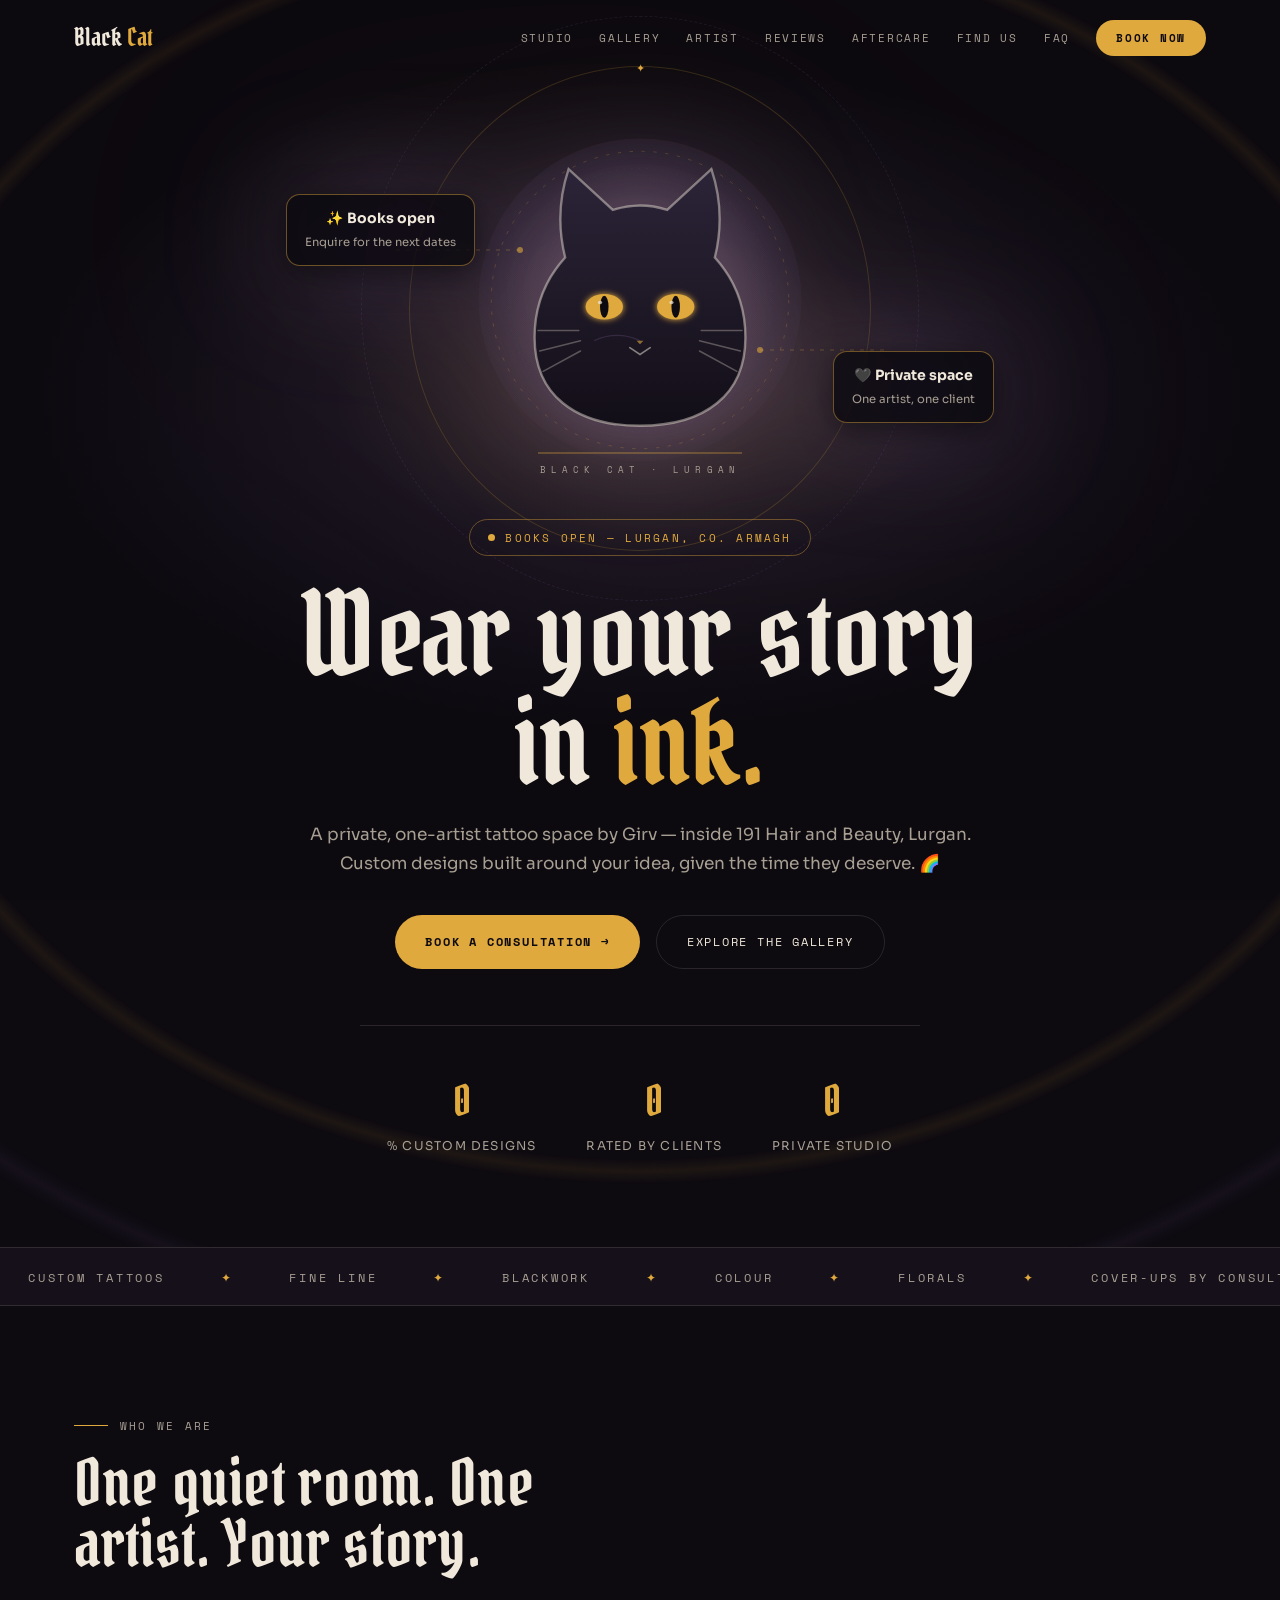
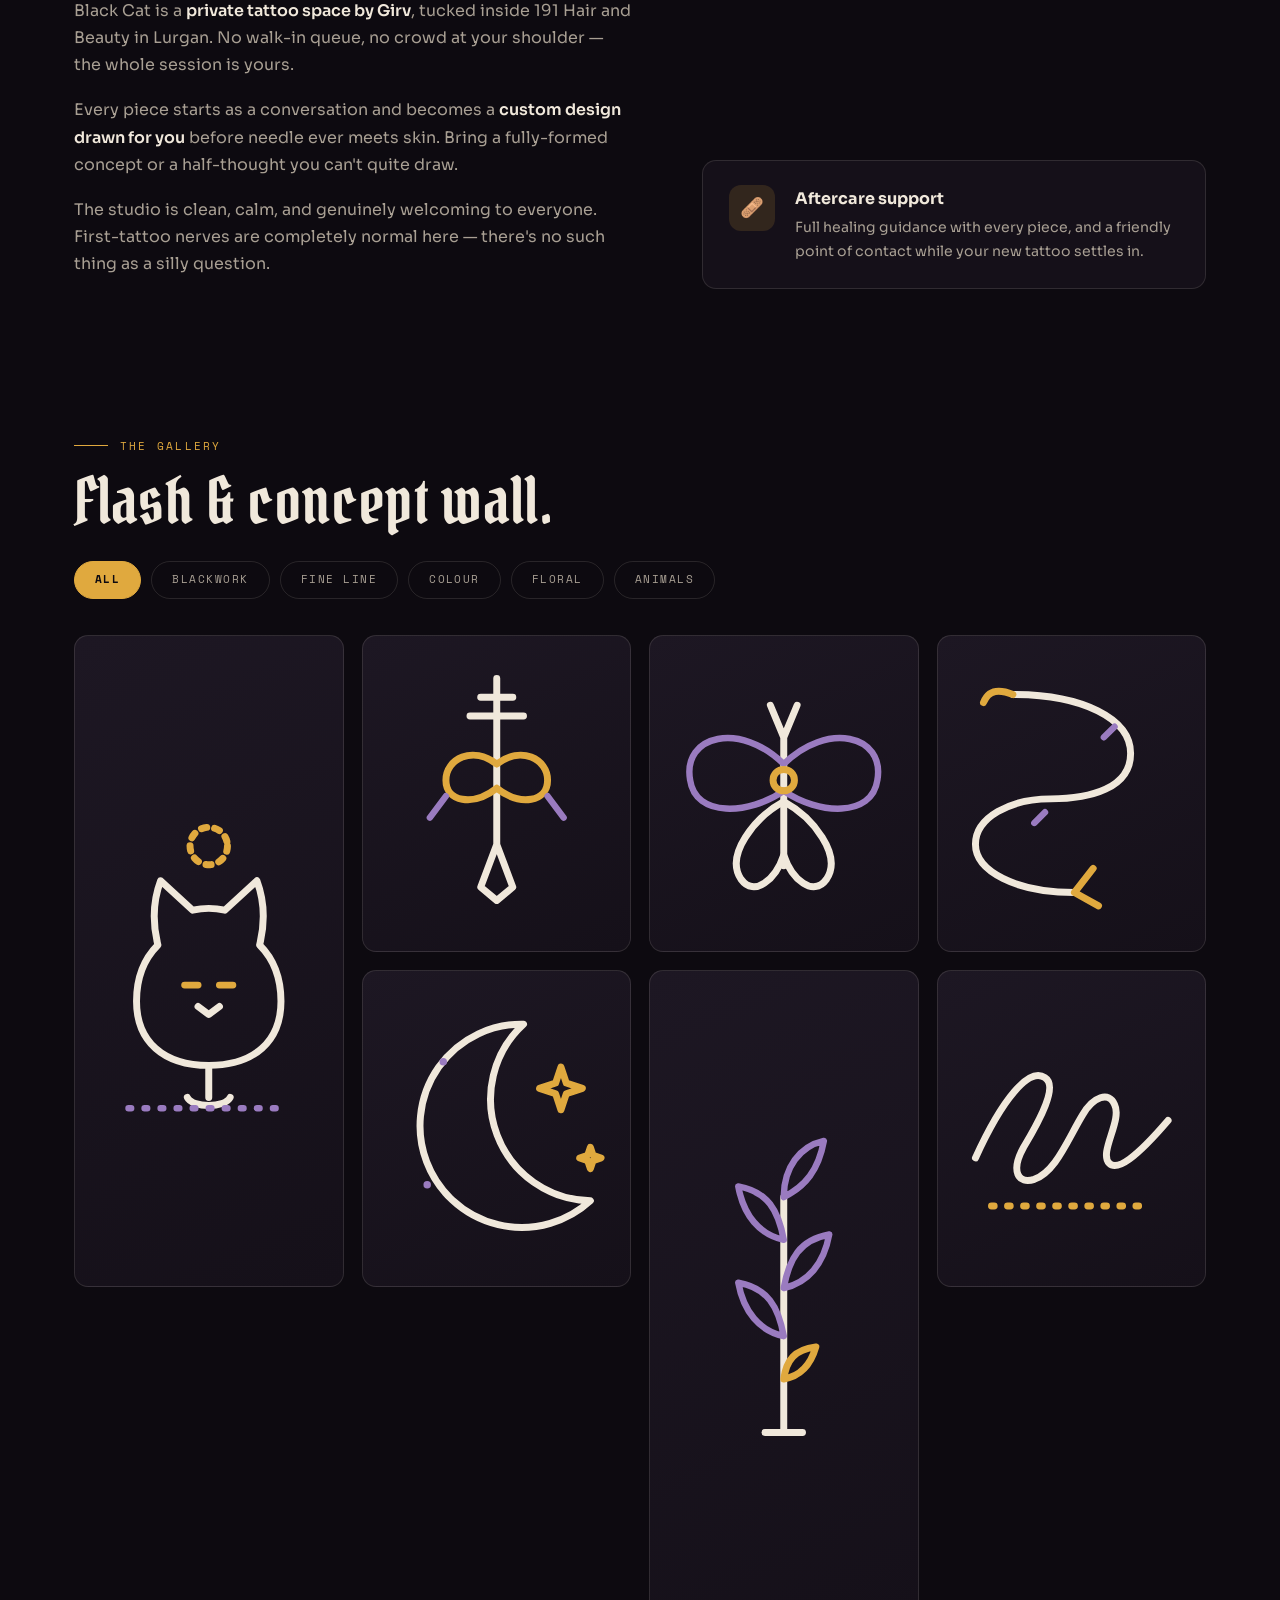
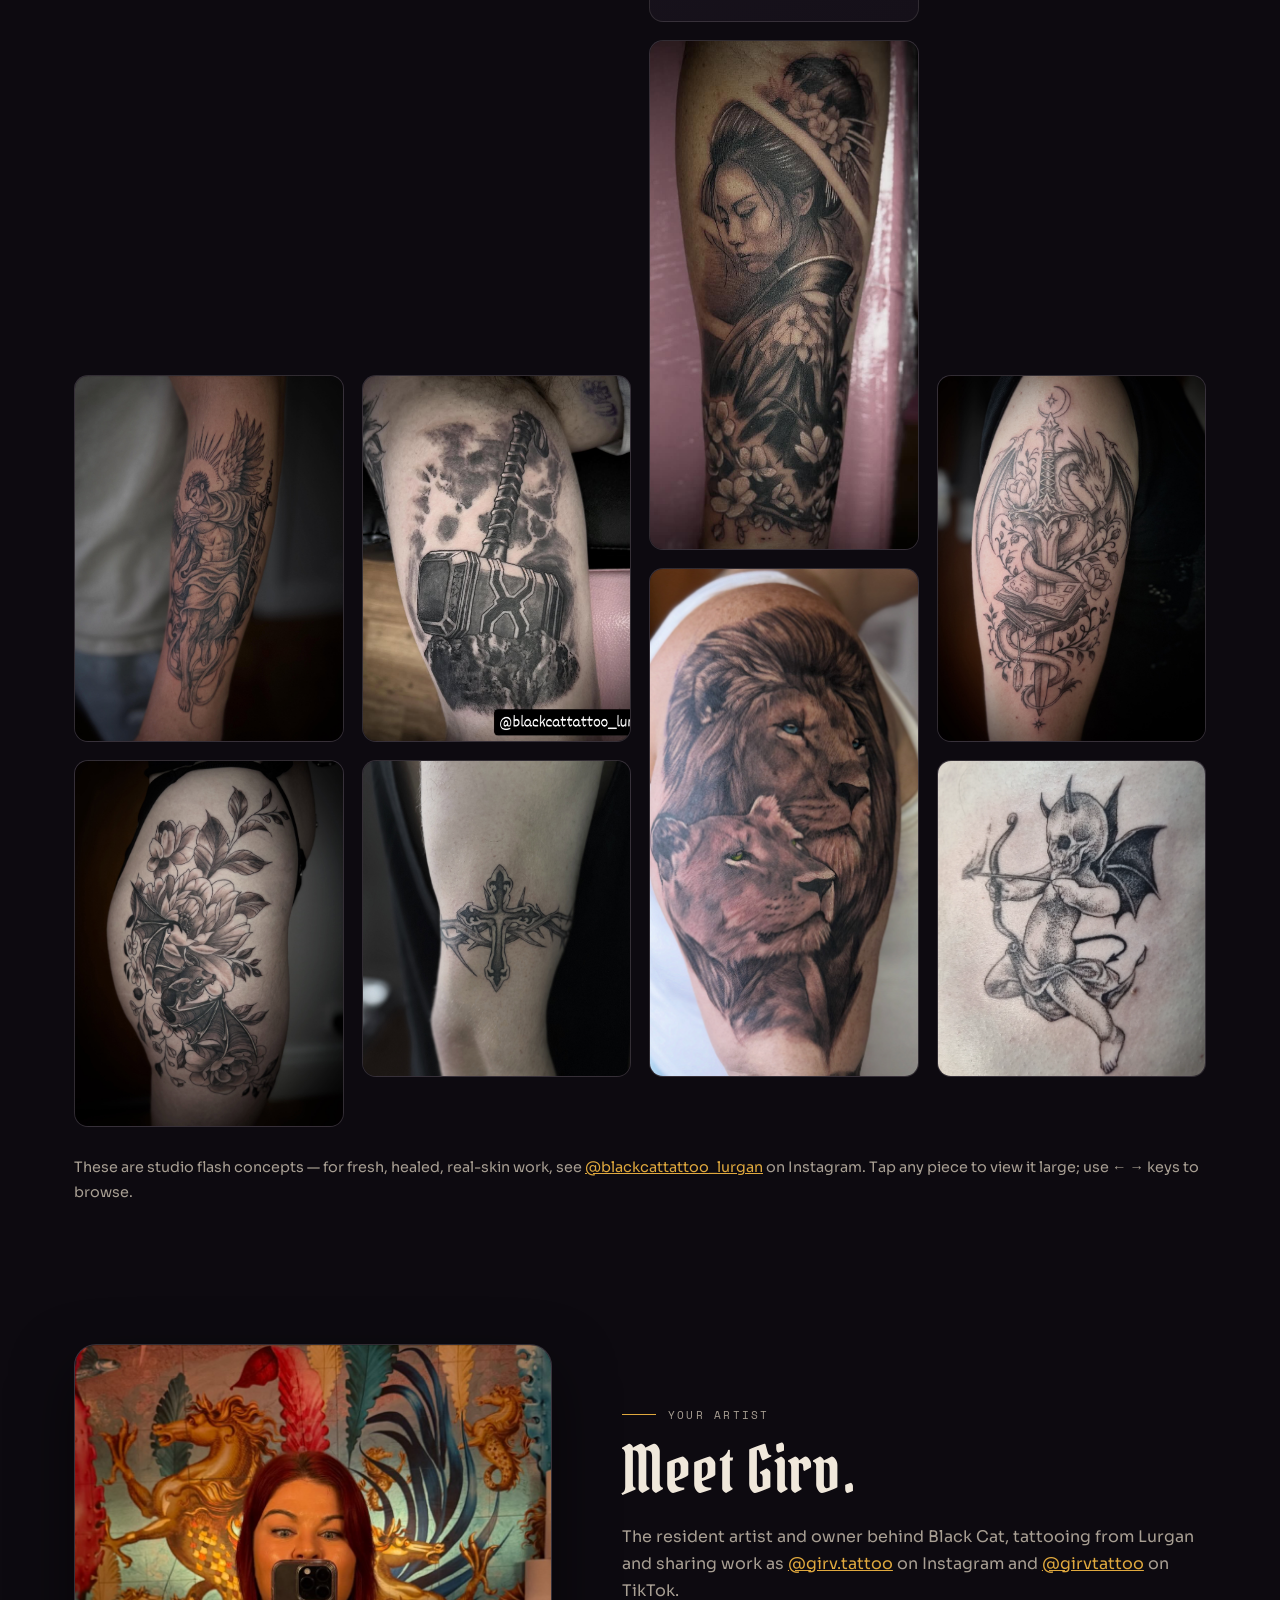
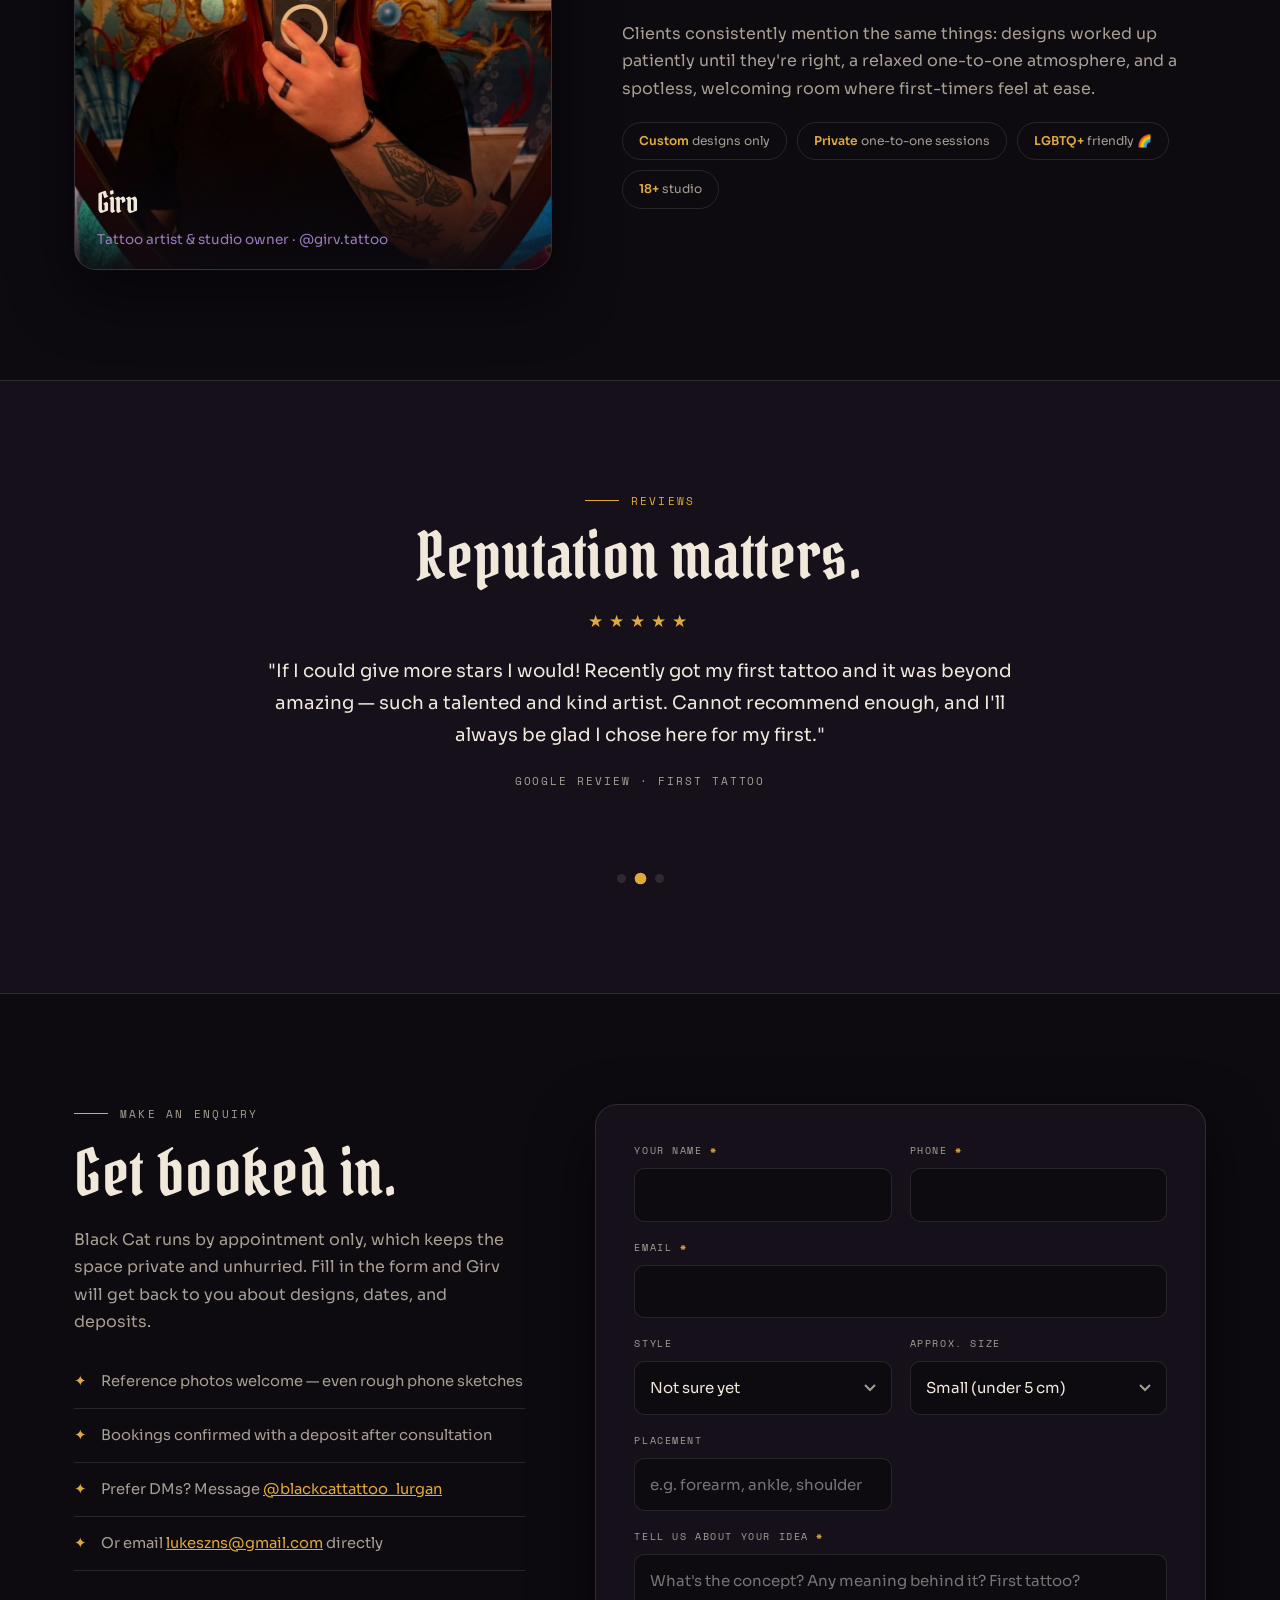
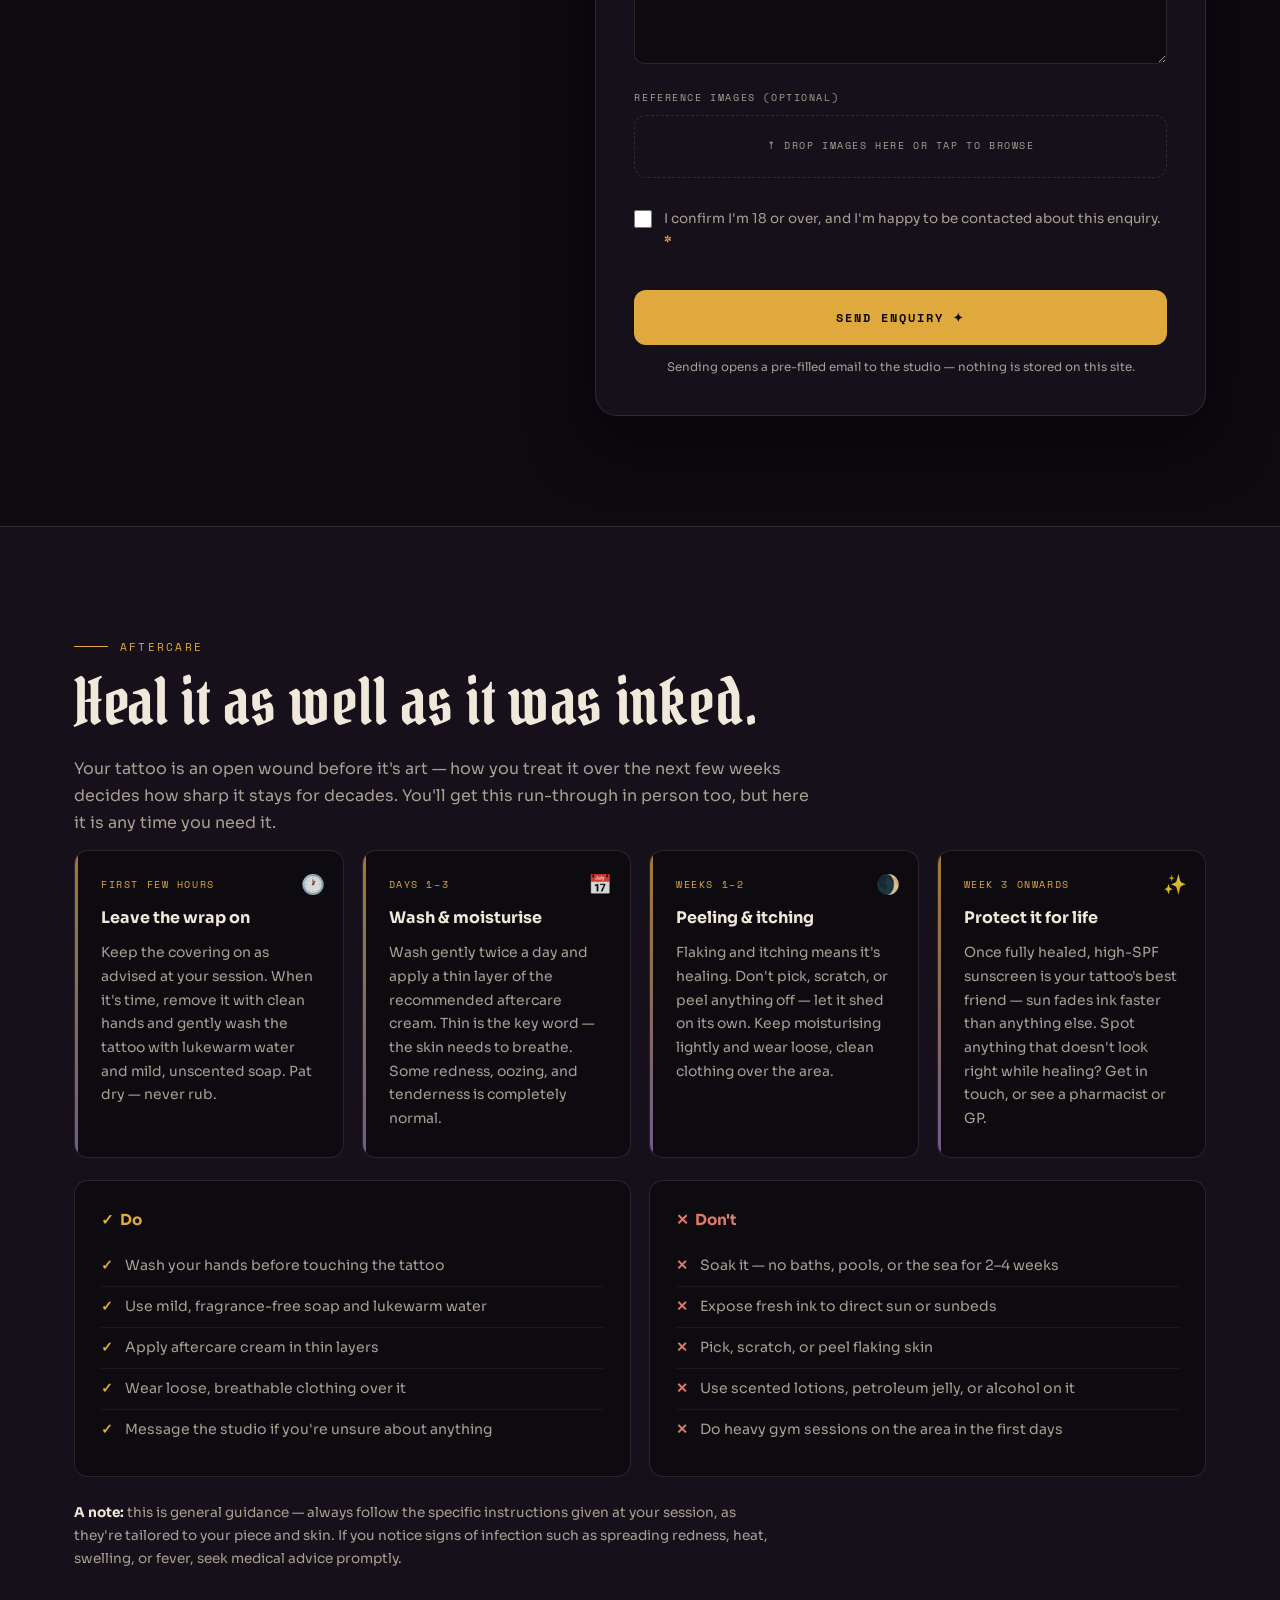
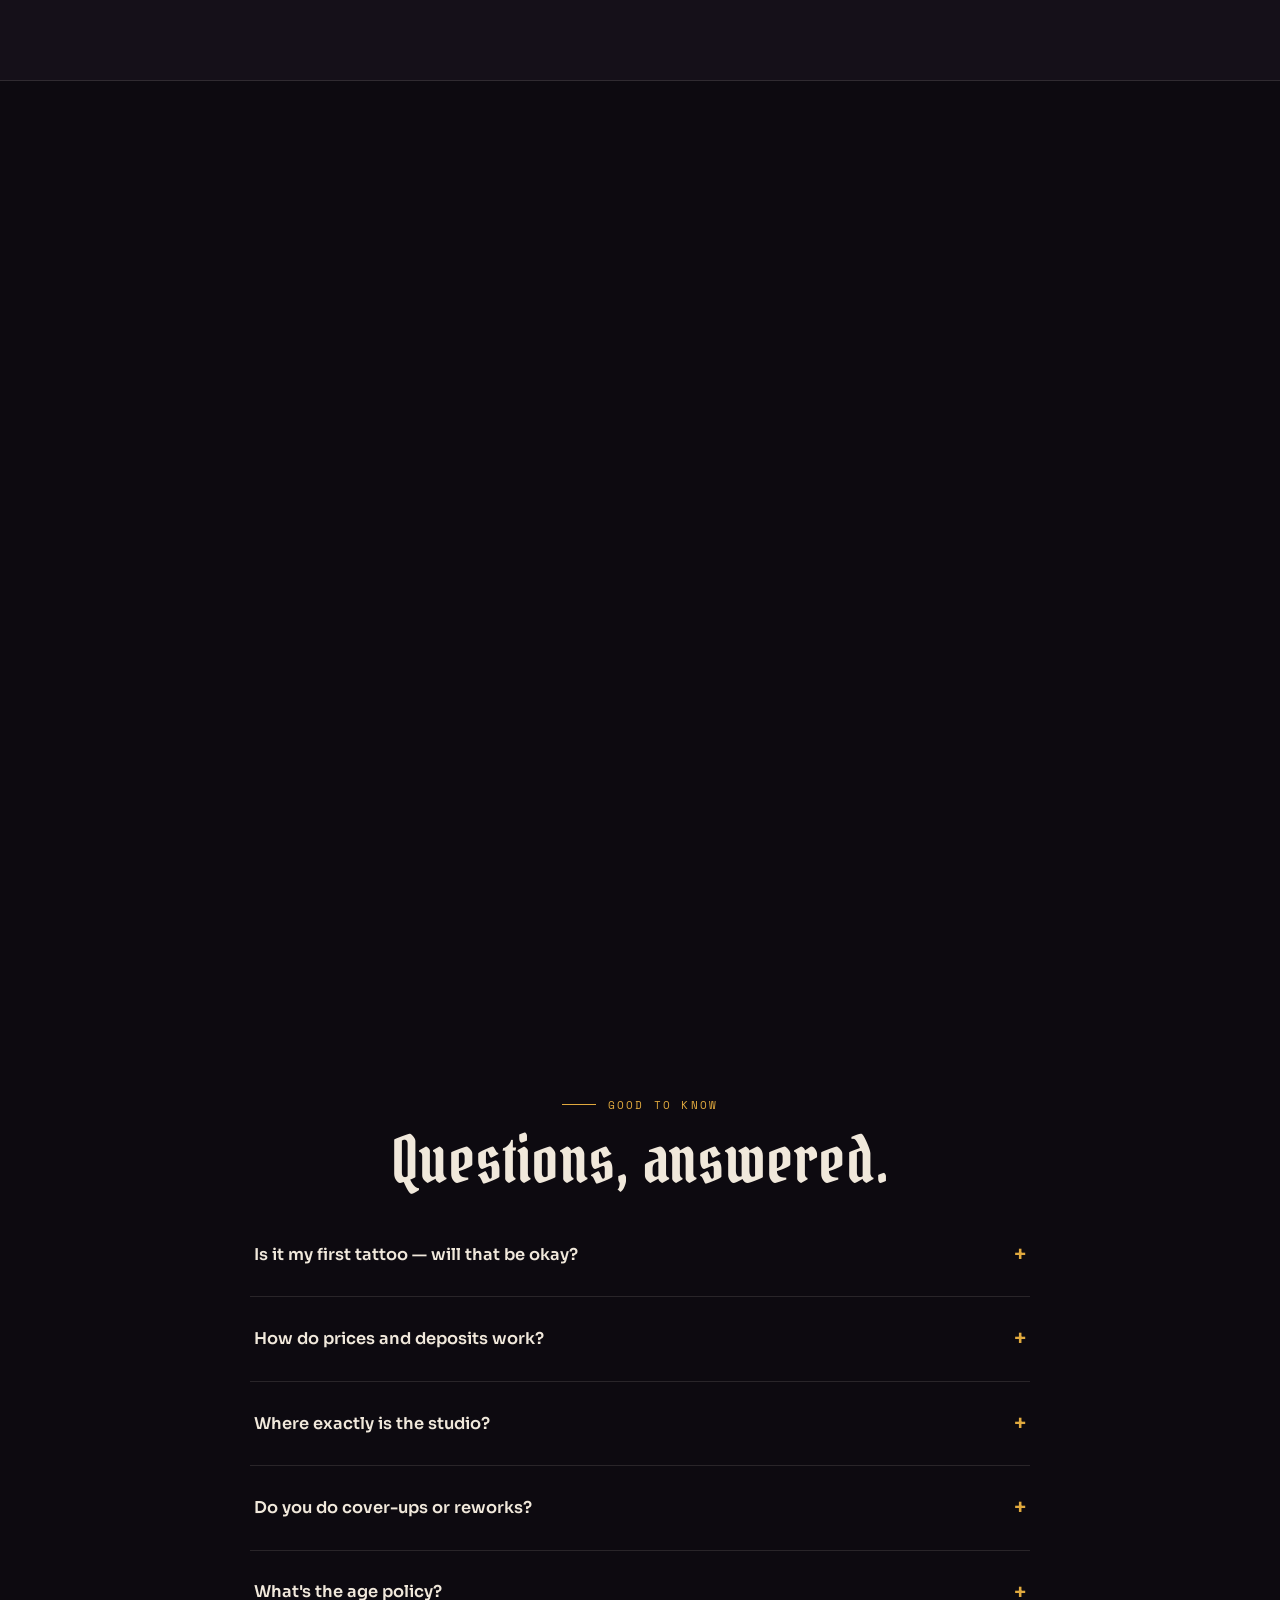
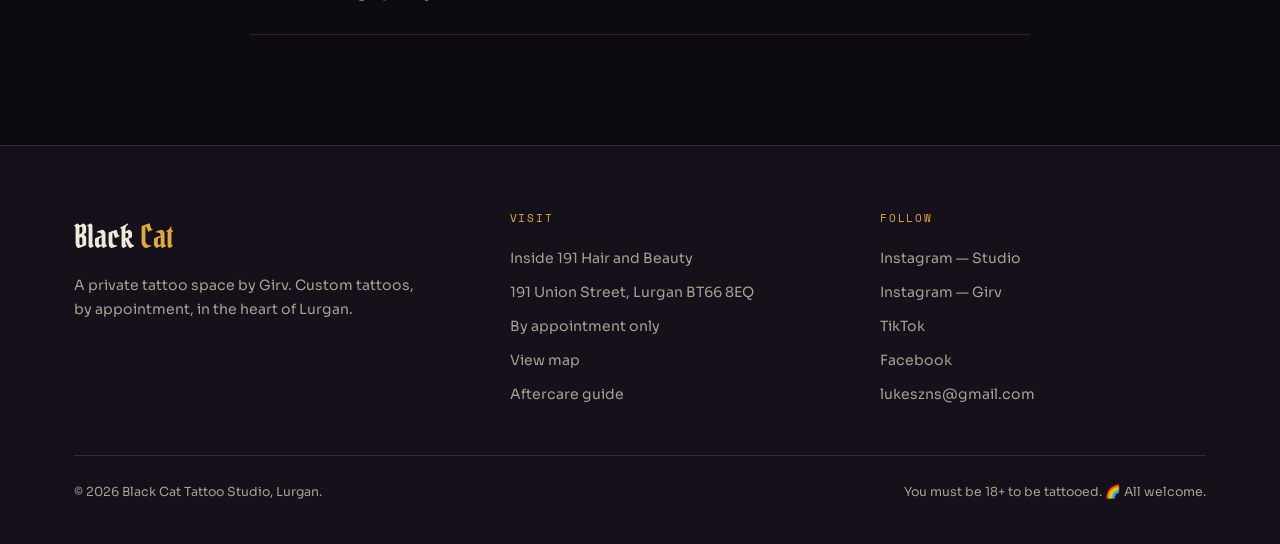
==== commit 41189a52: "Add files via upload" ====
--- a/black-cat-tattoo-v4.html
+++ b/black-cat-tattoo-v4.html
@@ -60,6 +60,9 @@
   .burger{display:none;flex-direction:column;gap:5px;padding:8px}
   .burger span{display:block;width:24px;height:2px;background:var(--bone);transition:.3s}
   @media(max-width:820px){
+    /* On mobile the nav scrolls away with the page instead of staying pinned */
+    nav{position:static;background:var(--ink-2);border-bottom:1px solid var(--line)}
+    nav.scrolled{backdrop-filter:none}
     .nav-links{position:fixed;inset:0;background:rgba(13,10,16,.97);flex-direction:column;justify-content:center;gap:34px;transform:translateY(-100%);transition:transform .4s;font-size:1rem}
     .nav-links.open{transform:none}
     .nav-links a{font-size:.9rem}
@@ -74,6 +77,11 @@
     min-height:100svh;display:flex;flex-direction:column;align-items:center;
     justify-content:center;text-align:center;
     padding:130px 24px 90px;position:relative;overflow:hidden;
+  }
+  /* Nav no longer overlays the hero on mobile (it scrolls away above), so it
+     needs much less reserved top padding than the fixed-nav desktop layout. */
+  @media(max-width:820px){
+    header{min-height:calc(100svh - 76px);padding-top:56px}
   }
   .hero-bg{position:fixed;inset:0;z-index:-2;background:var(--ink)}
   /* Layered radial glows centred for the cat emblem */
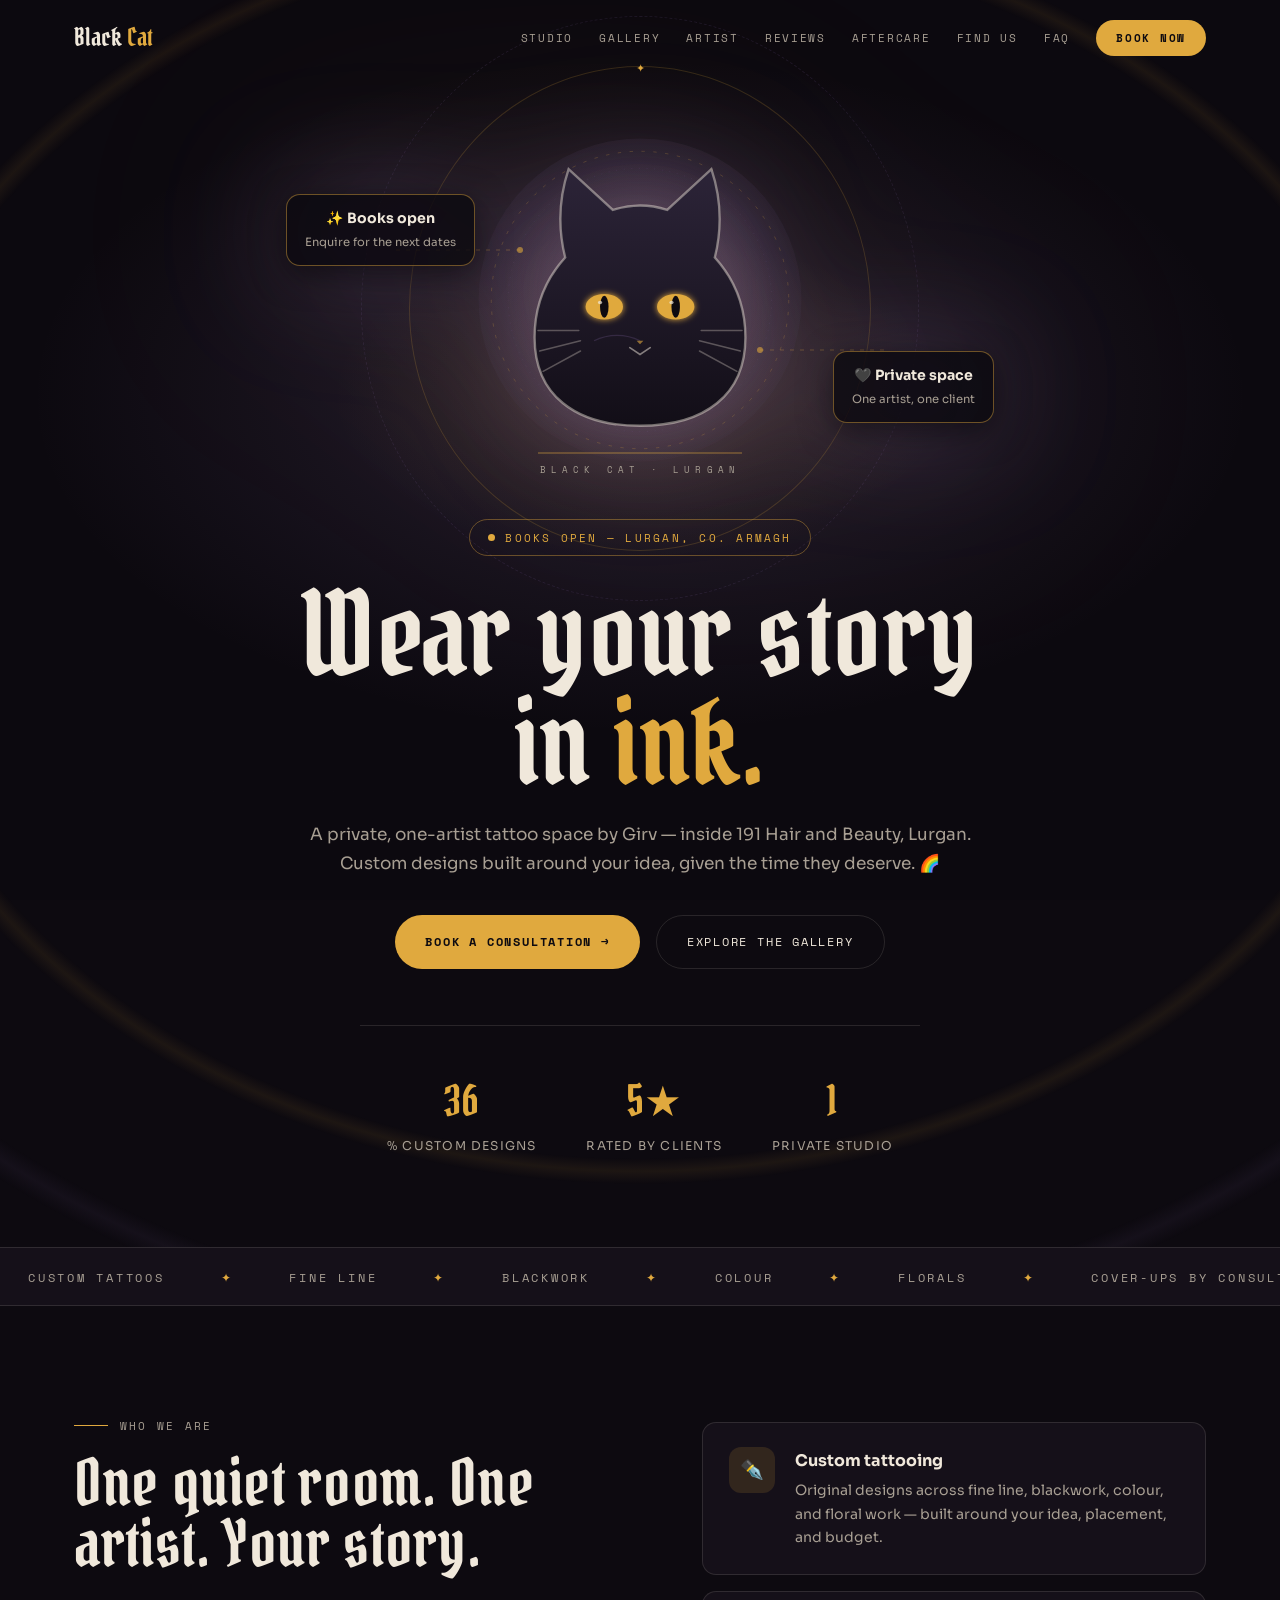
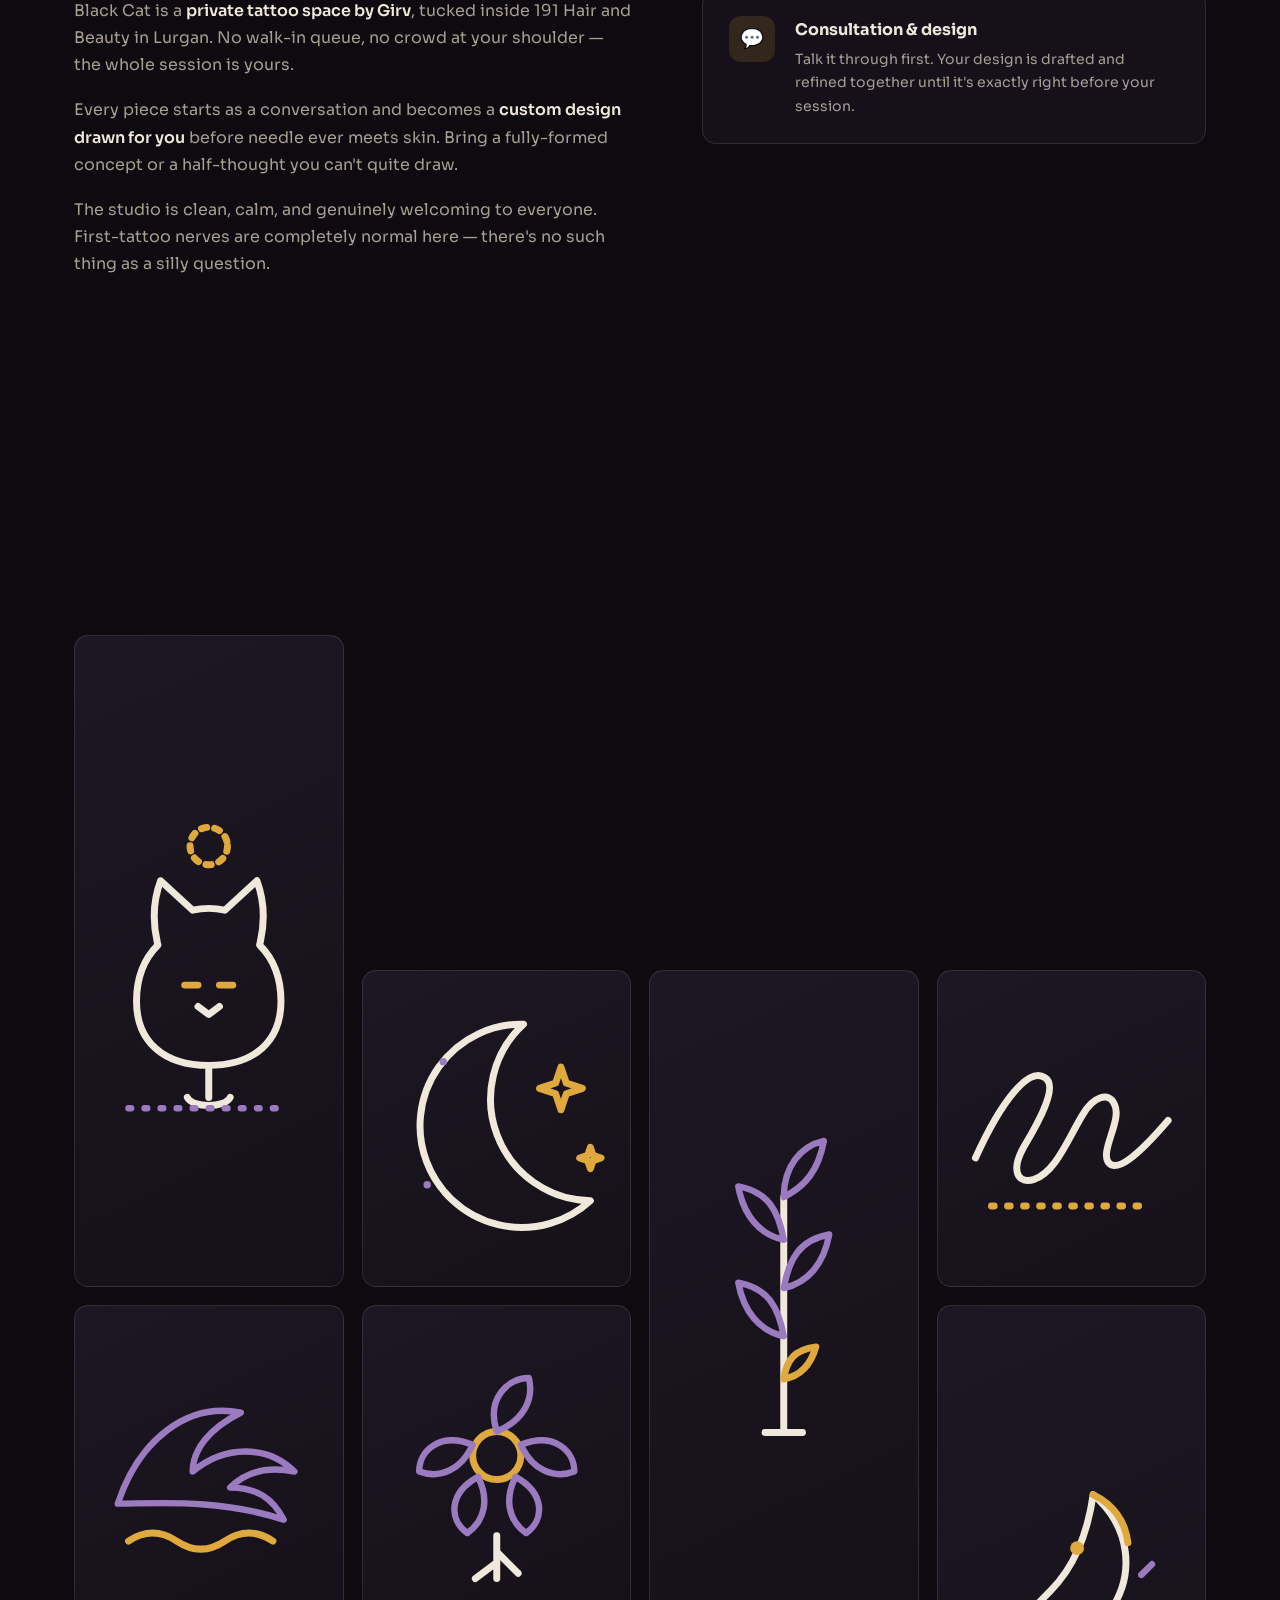
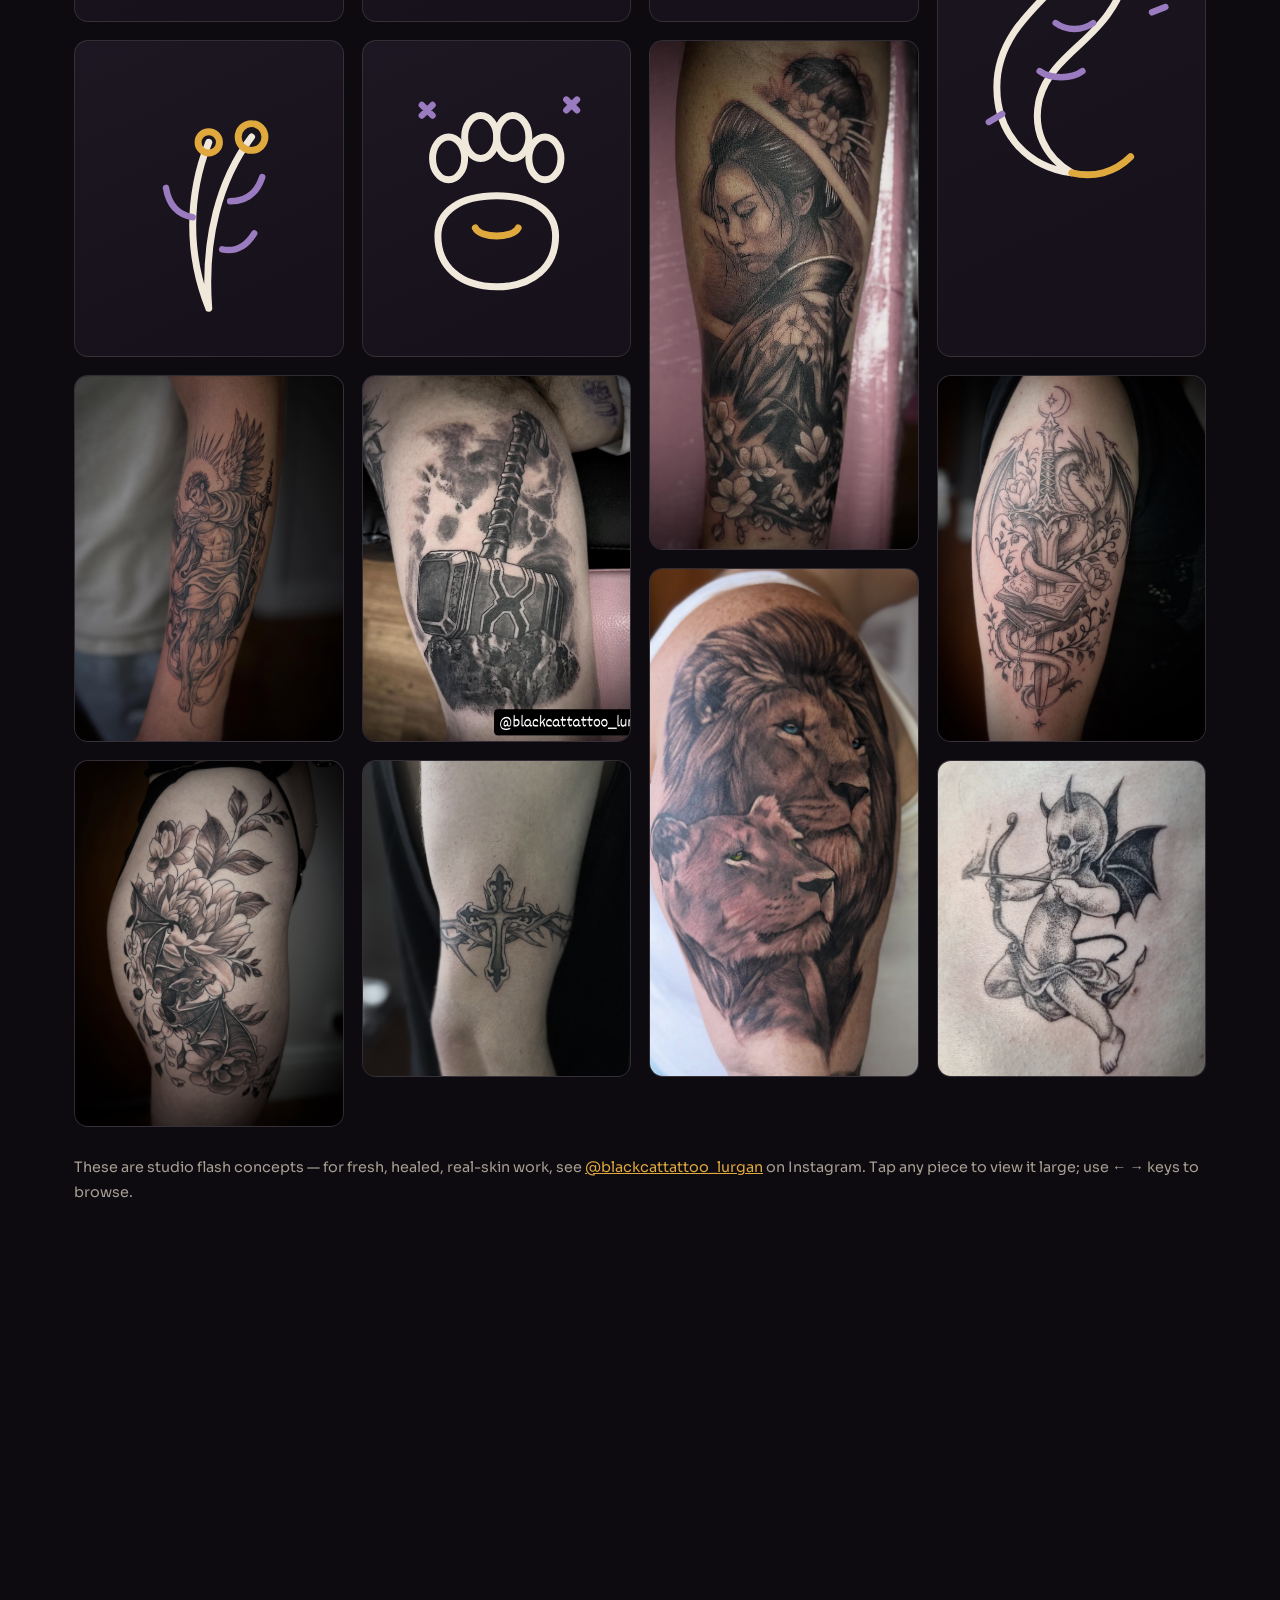
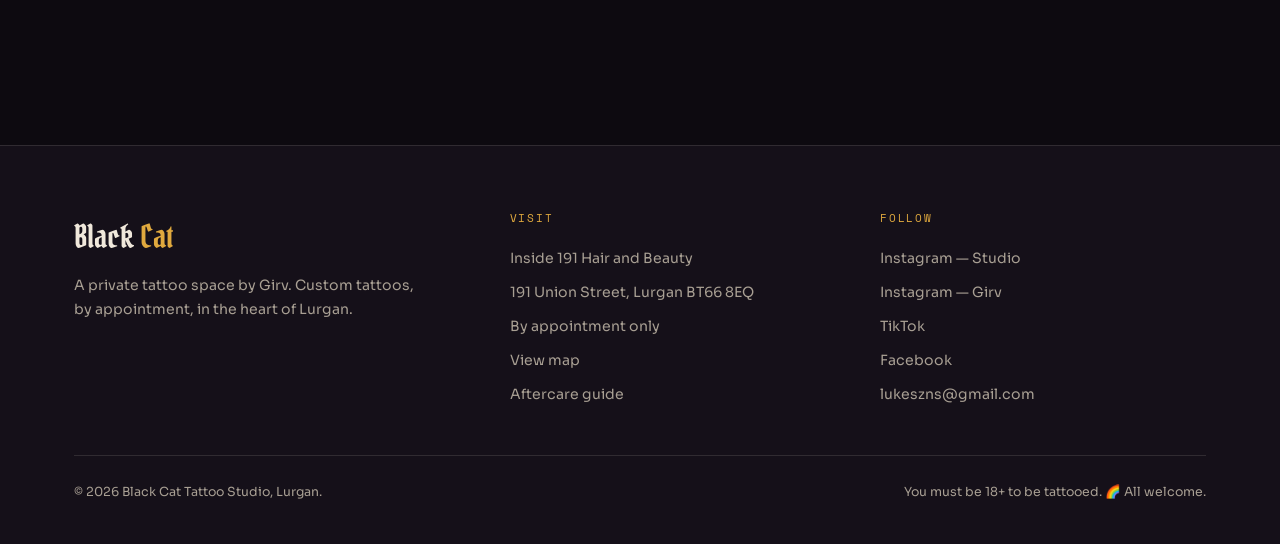
==== commit 905fde2b: "Add files via upload" ====
--- a/black-cat-tattoo-v4.html
+++ b/black-cat-tattoo-v4.html
@@ -59,29 +59,47 @@
   .nav-cta:hover{background:var(--bone)}
   .burger{display:none;flex-direction:column;gap:5px;padding:8px}
   .burger span{display:block;width:24px;height:2px;background:var(--bone);transition:.3s}
+  /* Dimming backdrop behind the mobile menu card — lets it visibly "float"
+     above the page, and gives a tap target for closing on an outside tap. */
+  .nav-backdrop{position:fixed;inset:0;z-index:71;background:rgba(6,4,9,.6);backdrop-filter:blur(3px);-webkit-backdrop-filter:blur(3px);opacity:0;pointer-events:none;transition:opacity .3s ease}
+  .nav-backdrop.open{opacity:1;pointer-events:auto}
   @media(max-width:820px){
-    /* On mobile the nav scrolls away with the page instead of staying pinned */
-    nav{position:static;background:var(--ink-2);border-bottom:1px solid var(--line)}
-    nav.scrolled{backdrop-filter:none}
-    .nav-links{position:fixed;inset:0;background:rgba(13,10,16,.97);flex-direction:column;justify-content:center;gap:34px;transform:translateY(-100%);transition:transform .4s;font-size:1rem}
-    .nav-links.open{transform:none}
-    .nav-links a{font-size:.9rem}
+    /* Nav bar itself stays pinned (logo + burger always reachable) — only the
+       dropdown popup below is styled to clearly stand out from the page. */
+    .nav-mark{position:relative;z-index:73}
+    .nav-links{
+      position:fixed;left:14px;right:14px;top:78px;z-index:74;
+      max-height:calc(100svh - 100px);overflow-y:auto;
+      flex-direction:column;align-items:stretch;gap:0;font-size:1rem;
+      background:
+        radial-gradient(ellipse 90% 60% at 50% 0%, rgba(154,123,192,.16), transparent 60%),
+        radial-gradient(ellipse 70% 50% at 50% 100%, rgba(224,169,62,.10), transparent 65%),
+        linear-gradient(165deg,var(--ink-3),var(--ink-2) 65%);
+      border:1px solid var(--line);border-radius:20px;
+      box-shadow:0 30px 80px rgba(0,0,0,.65), 0 0 0 1px rgba(224,169,62,.06);
+      backdrop-filter:blur(24px);-webkit-backdrop-filter:blur(24px);
+      padding:14px;
+      transform:translateY(-14px) scale(.97);opacity:0;
+      transition:transform .32s cubic-bezier(.2,.8,.2,1), opacity .25s ease;
+      pointer-events:none;
+    }
+    .nav-links.open{transform:none;opacity:1;pointer-events:auto}
+    .nav-links li{border-bottom:1px solid var(--line)}
+    .nav-links li:last-child{border-bottom:none;margin-top:10px}
+    .nav-links a{display:block;padding:16px 10px;font-size:.92rem}
+    .nav-links .nav-cta{display:inline-flex;width:100%;justify-content:center;padding:15px 10px}
     .burger{display:flex;z-index:75}
     .burger.open span:nth-child(1){transform:translateY(7px) rotate(45deg)}
     .burger.open span:nth-child(2){opacity:0}
     .burger.open span:nth-child(3){transform:translateY(-7px) rotate(-45deg)}
   }
+  html.nav-lock{overflow:hidden}
 
   /* ---------- Hero — centred full-bleed ---------- */
   header{
     min-height:100svh;display:flex;flex-direction:column;align-items:center;
     justify-content:center;text-align:center;
     padding:130px 24px 90px;position:relative;overflow:hidden;
-  }
-  /* Nav no longer overlays the hero on mobile (it scrolls away above), so it
-     needs much less reserved top padding than the fixed-nav desktop layout. */
-  @media(max-width:820px){
-    header{min-height:calc(100svh - 76px);padding-top:56px}
   }
   .hero-bg{position:fixed;inset:0;z-index:-2;background:var(--ink)}
   /* Layered radial glows centred for the cat emblem */
@@ -426,6 +444,7 @@
 <div class="grain"></div>
 
 <nav id="nav">
+  <div class="nav-backdrop" id="navBackdrop"></div>
   <div class="nav-inner">
     <a class="nav-mark" href="#top">Black<span> Cat</span></a>
     <button class="burger" id="burger" aria-label="Menu" aria-expanded="false">
@@ -1103,13 +1122,19 @@
   prog.style.width = (scrollY/(h.scrollHeight-h.clientHeight)*100)+'%';
 },{passive:true});
 
-const burger=document.getElementById('burger'), links=document.getElementById('navLinks');
-burger.addEventListener('click',()=>{
-  const open = links.classList.toggle('open');
+const burger=document.getElementById('burger'), links=document.getElementById('navLinks'), navBackdrop=document.getElementById('navBackdrop');
+function setMenu(open){
+  links.classList.toggle('open', open);
   burger.classList.toggle('open', open);
   burger.setAttribute('aria-expanded', open);
-});
-links.querySelectorAll('a').forEach(a=>a.addEventListener('click',()=>{links.classList.remove('open');burger.classList.remove('open');}));
+  navBackdrop.classList.toggle('open', open);
+  document.documentElement.classList.toggle('nav-lock', open);
+}
+burger.addEventListener('click',()=> setMenu(!links.classList.contains('open')));
+links.querySelectorAll('a').forEach(a=>a.addEventListener('click',()=> setMenu(false)));
+links.addEventListener('click', e=>{ if(e.target===links) setMenu(false); });
+navBackdrop.addEventListener('click', ()=> setMenu(false));
+document.addEventListener('keydown', e=>{ if(e.key==='Escape' && links.classList.contains('open')) setMenu(false); });
 
 const io = new IntersectionObserver(es=>es.forEach(e=>{ if(e.isIntersecting){e.target.classList.add('in');io.unobserve(e.target);} }),{threshold:.12});
 document.querySelectorAll('.reveal').forEach(el=>io.observe(el));
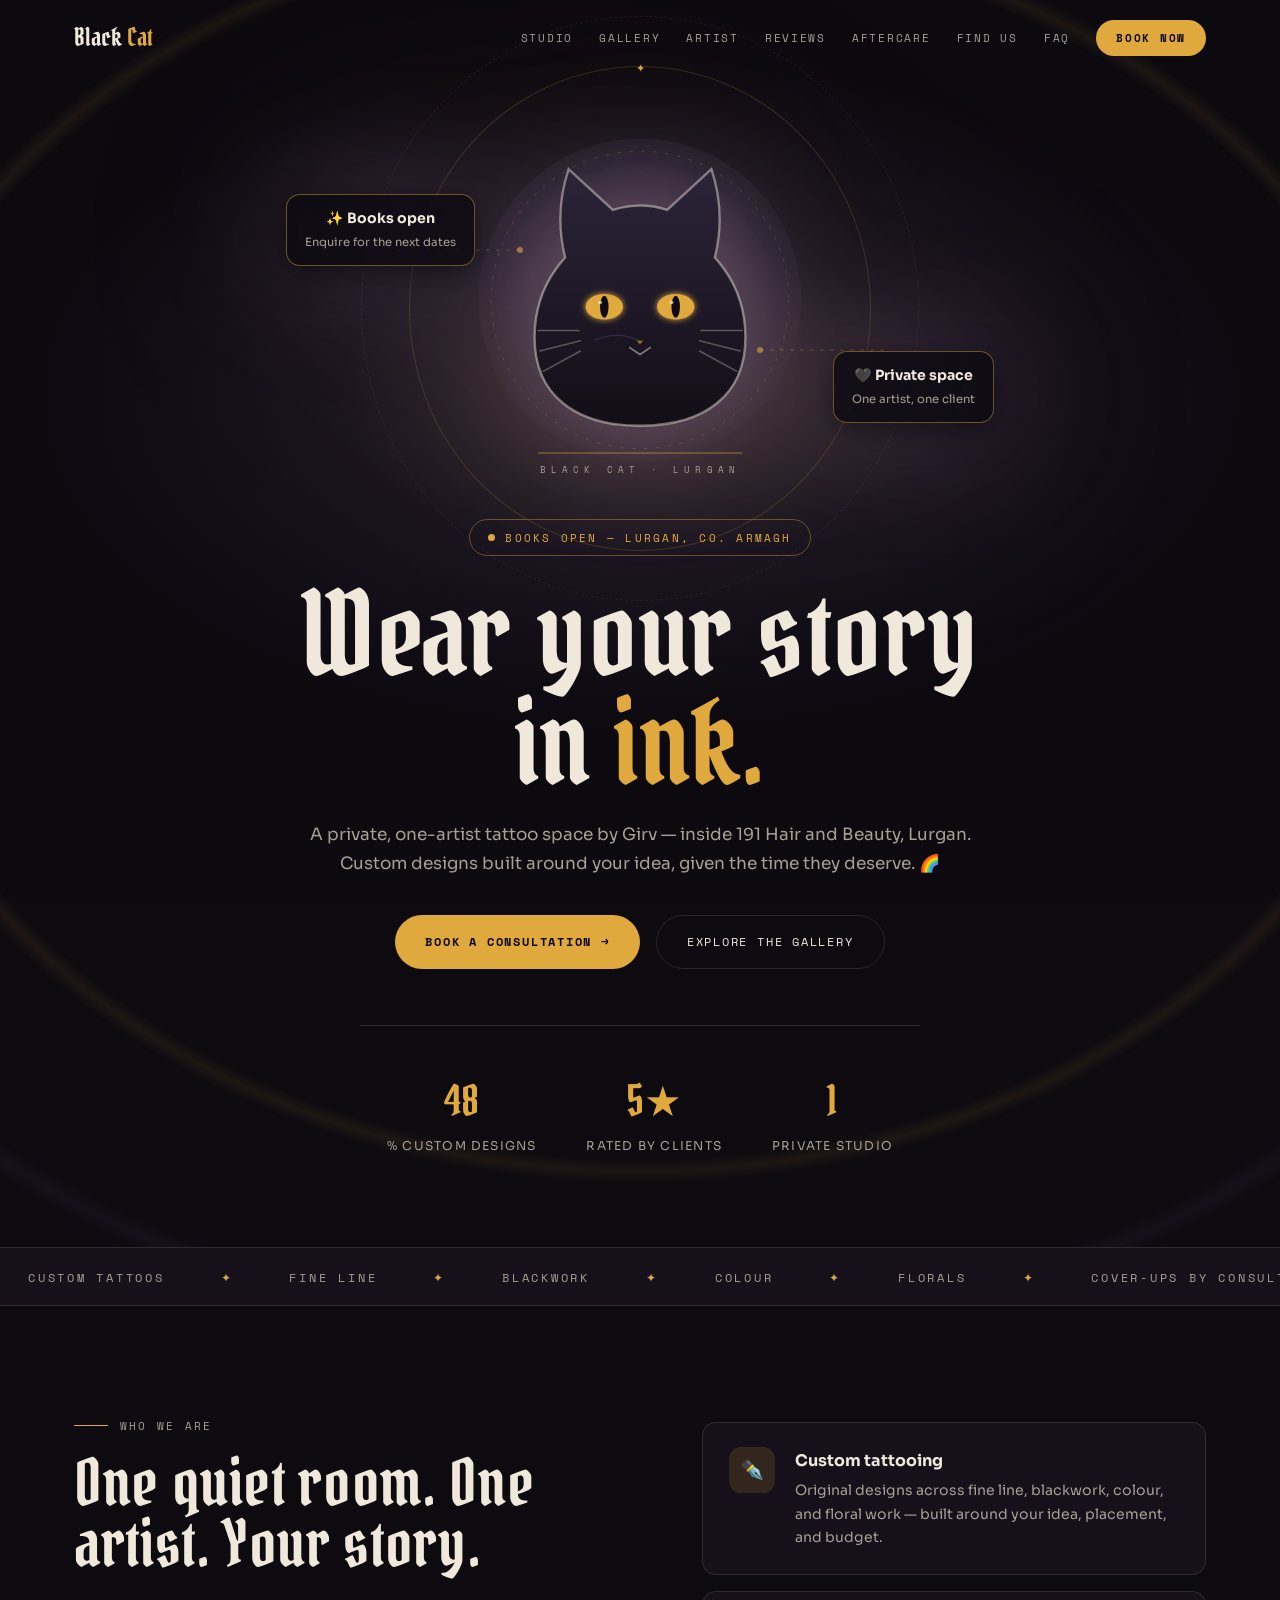
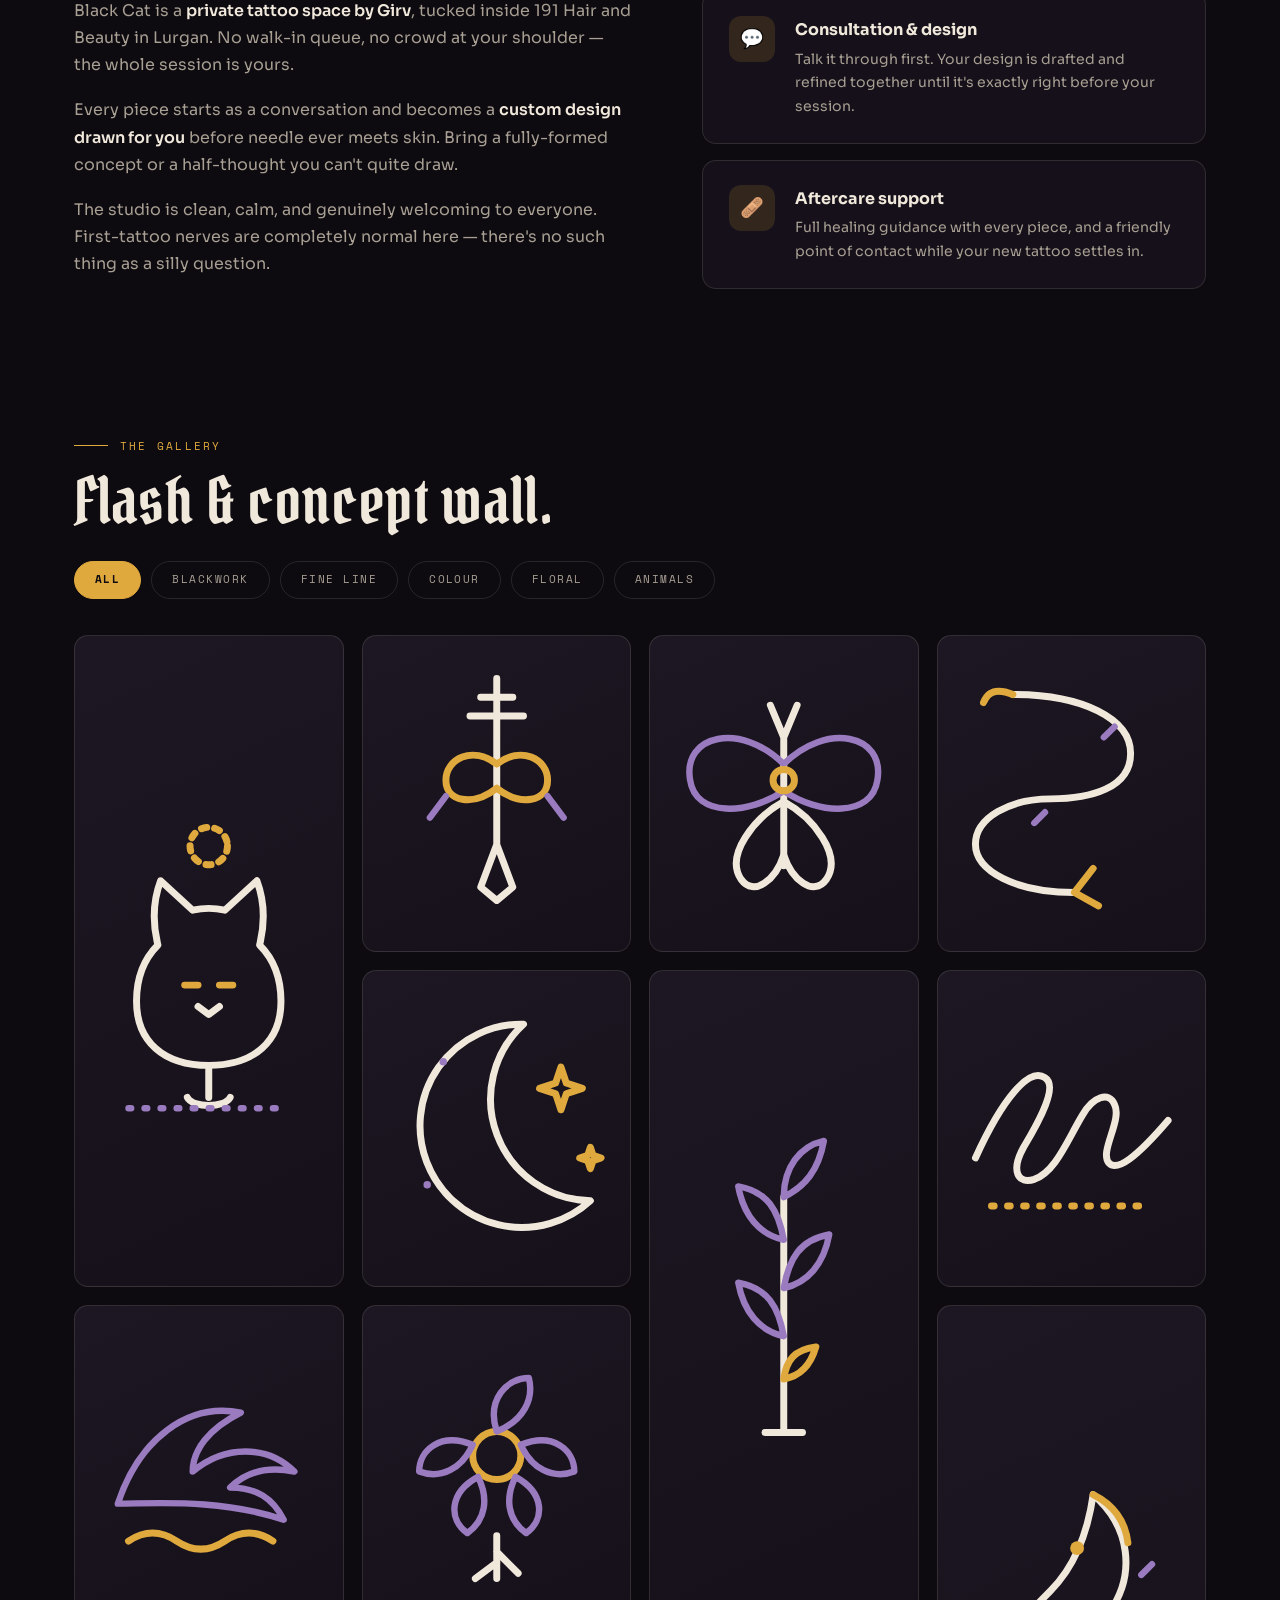
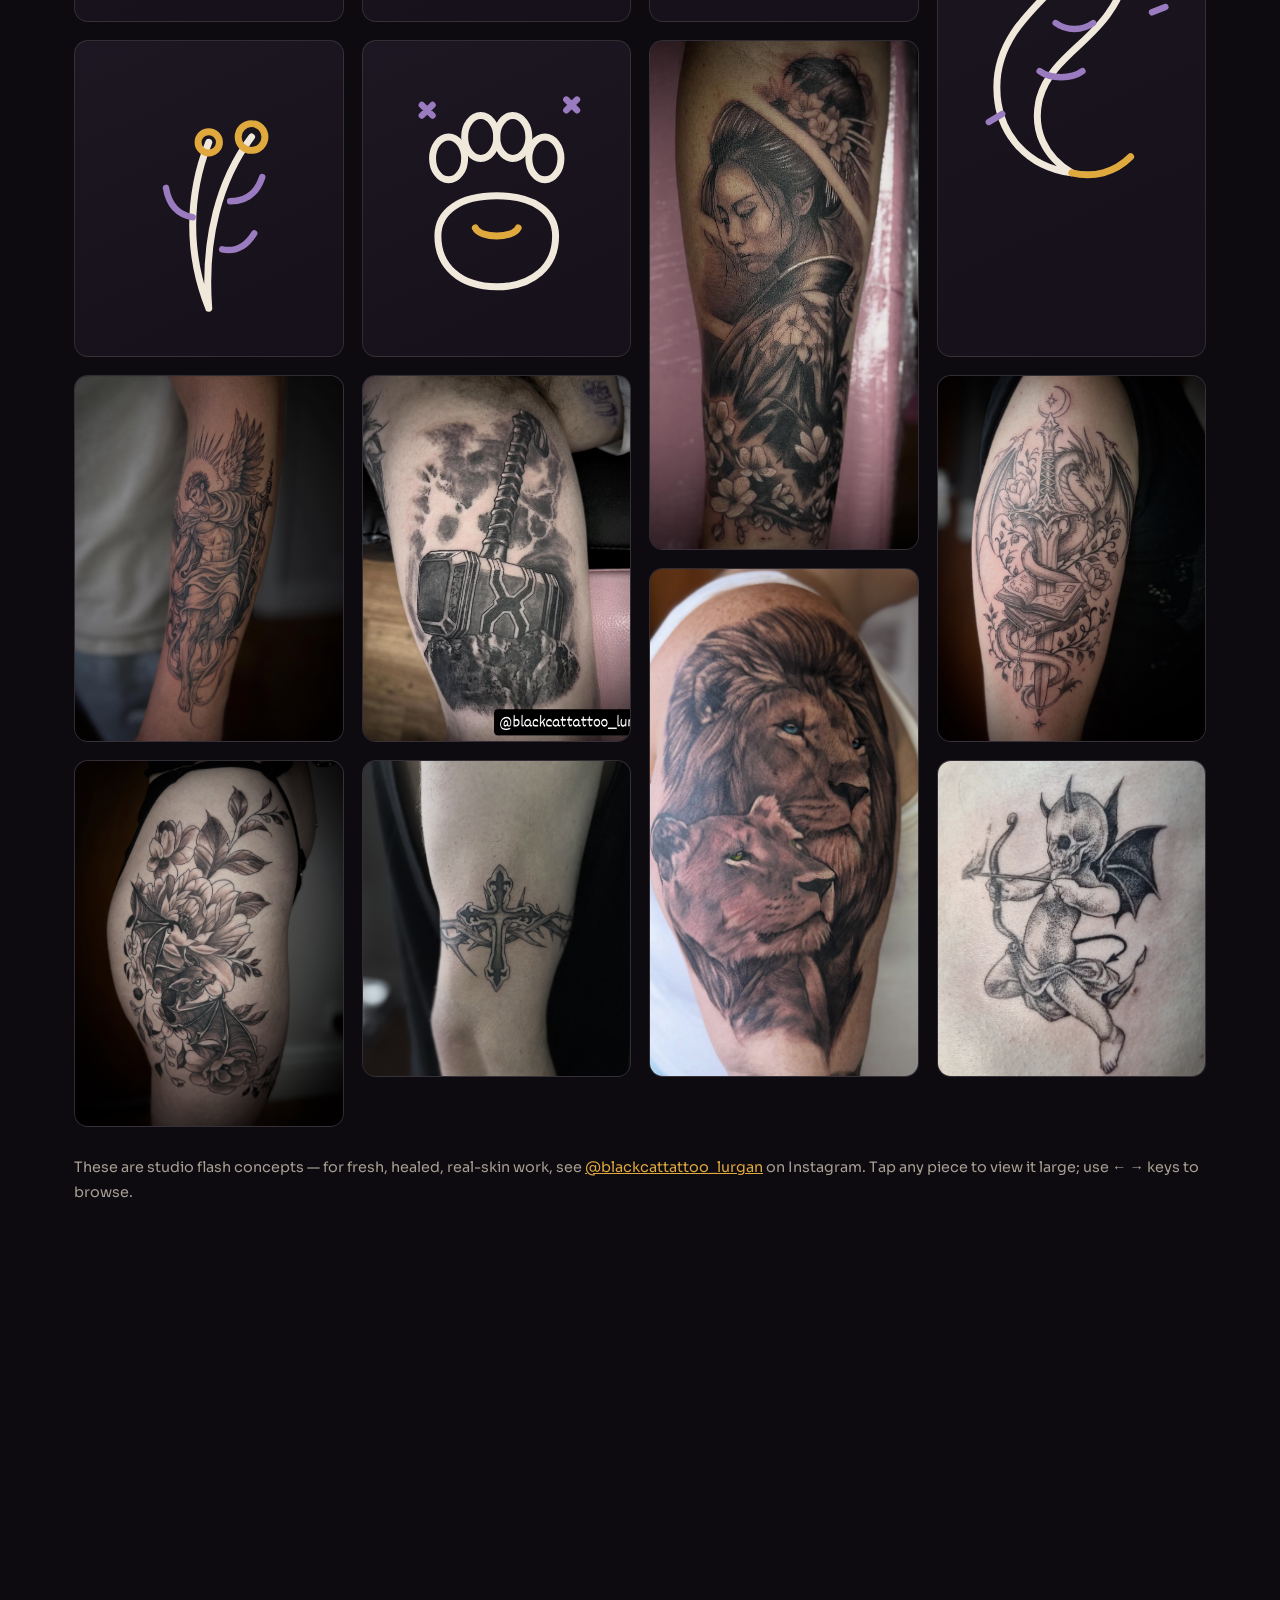
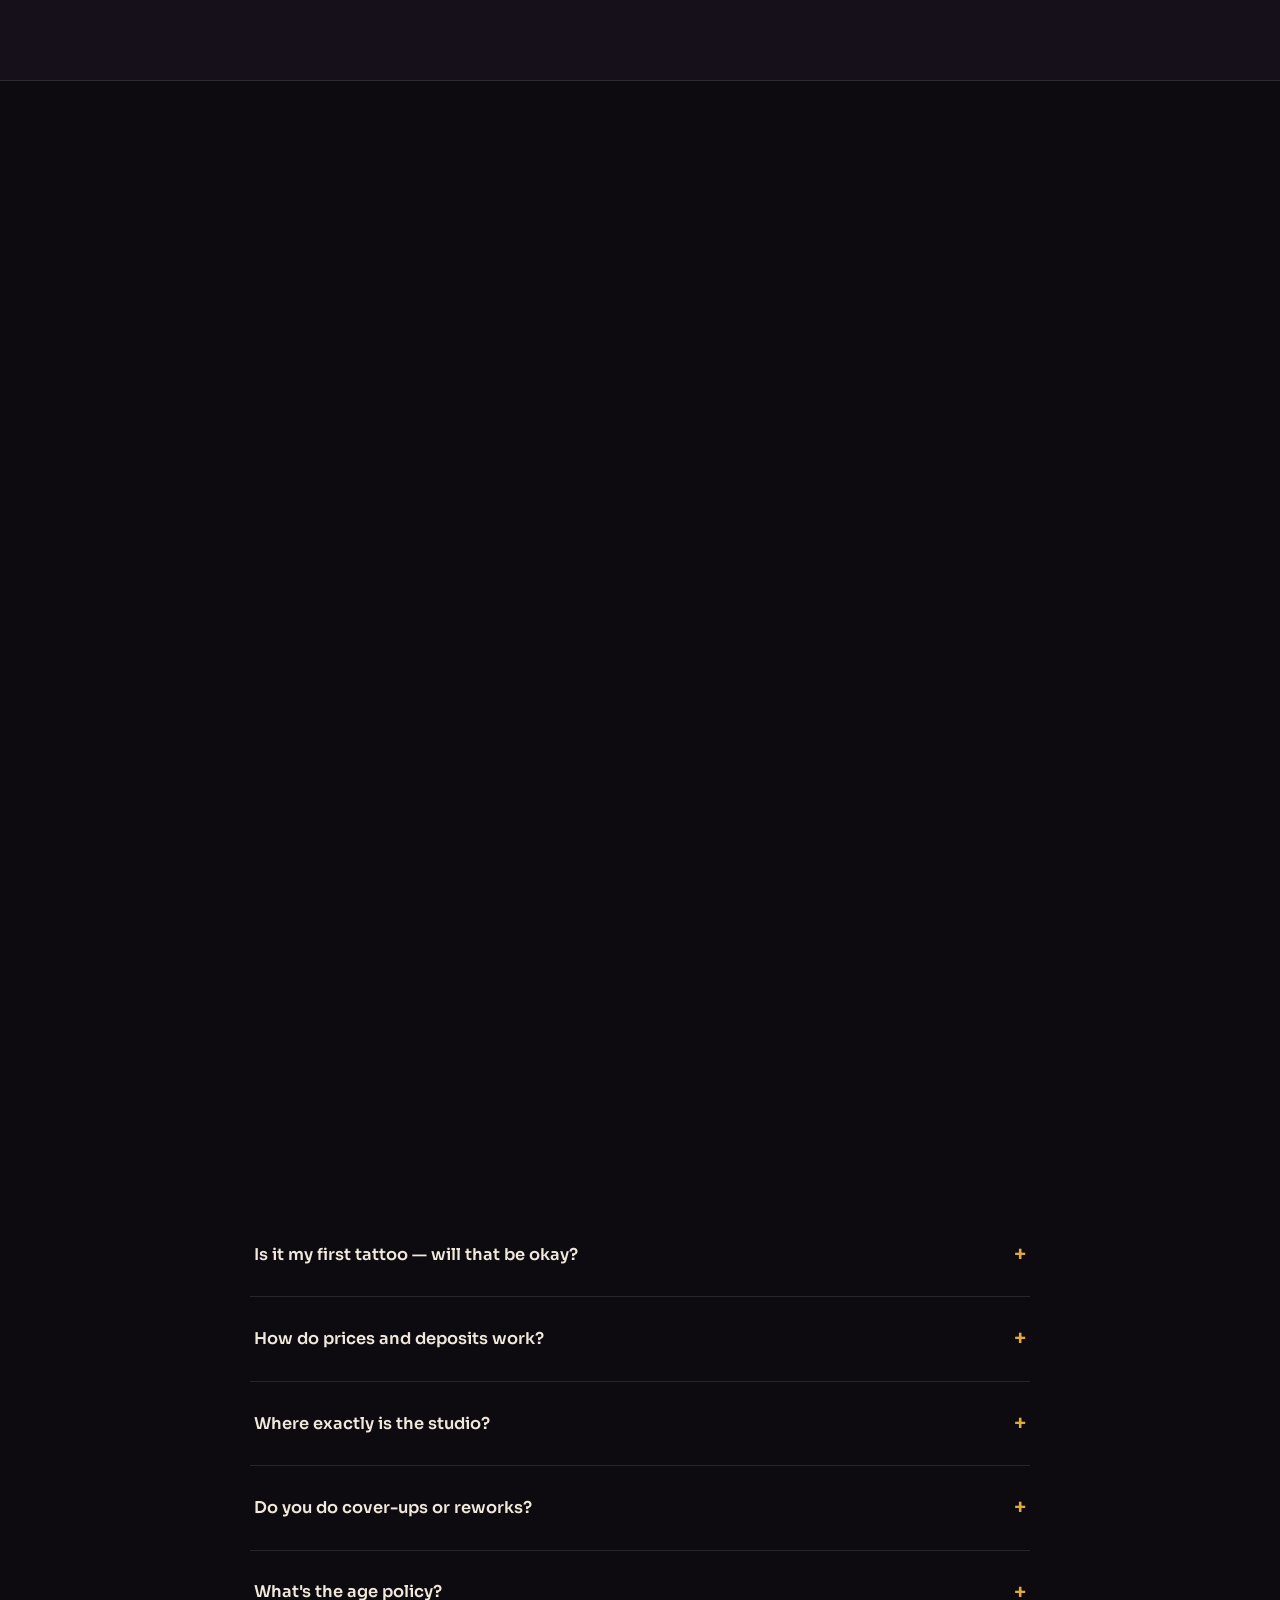
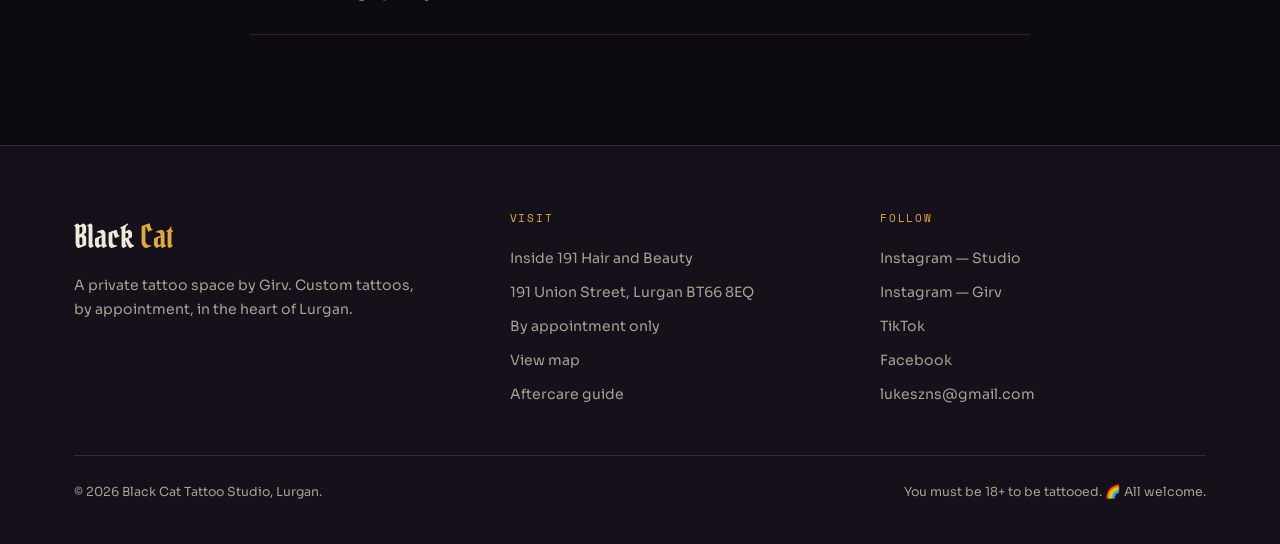
==== commit 5d6a8974: "Add files via upload" ====
--- a/black-cat-tattoo-v4.html
+++ b/black-cat-tattoo-v4.html
@@ -698,7 +698,12 @@
     </div>
 
     <div class="form-card reveal">
-      <form id="bookForm" novalidate>
+      <form id="bookForm" novalidate
+        action="https://formsubmit.co/lukeszns@gmail.com" method="POST" enctype="multipart/form-data">
+        <input type="hidden" name="_subject" value="New tattoo enquiry — Black Cat website">
+        <input type="hidden" name="_template" value="table">
+        <input type="hidden" name="_captcha" value="false">
+        <input type="text" name="_honey" style="display:none" tabindex="-1" autocomplete="off">
         <div class="form-grid">
           <div class="field">
             <label for="fName">Your name <b>*</b></label>
@@ -749,25 +754,26 @@
             <label>Reference images (optional)</label>
             <label class="upload" id="uploadZone" for="fFiles">
               ⤒ Drop images here or tap to browse
-              <input id="fFiles" type="file" accept="image/*" multiple>
+              <input id="fFiles" name="attachments" type="file" accept="image/*" multiple>
             </label>
             <div class="previews" id="previews"></div>
           </div>
           <div class="field full check">
-            <input id="fAge" type="checkbox" required>
+            <input id="fAge" name="age_confirmed" type="checkbox" required>
             <label for="fAge" style="margin:0;font-family:'Sora',sans-serif;font-size:.84rem;letter-spacing:0;text-transform:none">I confirm I'm 18 or over, and I'm happy to be contacted about this enquiry. <b>*</b></label>
           </div>
           <div class="field full" id="ageErrWrap"><div class="err" id="ageErr">You must be 18+ to be tattooed.</div></div>
           <div class="full">
-            <button class="submit-btn" type="submit">Send enquiry ✦</button>
-            <p style="color:var(--dim);font-size:.74rem;margin-top:12px;text-align:center">Sending opens a pre-filled email to the studio — nothing is stored on this site.</p>
+            <button class="submit-btn" type="submit" id="submitBtn">Send enquiry ✦</button>
+            <p style="color:var(--dim);font-size:.74rem;margin-top:12px;text-align:center">Sends straight to the studio's inbox, photos included — nothing is stored on this site.</p>
+            <p id="formError" style="display:none;color:#e07a6a;font-size:.84rem;margin-top:12px;text-align:center">Something went wrong sending that — please try again, or email <a href="mailto:lukeszns@gmail.com" style="color:#e07a6a;text-decoration:underline">lukeszns@gmail.com</a> directly.</p>
           </div>
         </div>
       </form>
       <div class="form-success" id="formSuccess">
         <div style="font-size:2.2rem">🐈‍⬛</div>
-        <div class="big">Enquiry ready!</div>
-        <p>Your email app has opened with everything filled in — just hit send. If your reference images didn't attach automatically, add them to the email before sending.</p>
+        <div class="big">Enquiry sent!</div>
+        <p>Thanks — your enquiry and any reference photos have been sent straight to the studio. Girv will get back to you soon.</p>
         <p style="margin-top:14px"><button class="btn btn-ghost" id="formReset" style="border-radius:999px">Send another enquiry</button></p>
       </div>
     </div>
@@ -1198,7 +1204,8 @@
 zone.addEventListener('drop',e=>handleFiles(e.dataTransfer.files));
 
 function setInvalid(id,bad){ document.getElementById(id).closest('.field').classList.toggle('invalid',bad); return bad; }
-form.addEventListener('submit',e=>{
+const submitBtn=document.getElementById('submitBtn'), formError=document.getElementById('formError');
+form.addEventListener('submit', async e=>{
   e.preventDefault();
   const name=fName.value.trim(), phone=fPhone.value.trim(), email=fEmail.value.trim(), idea=fIdea.value.trim();
   let bad=false;
@@ -1210,26 +1217,25 @@
   document.getElementById('ageErr').style.display = ageOk?'none':'block';
   if(bad || !ageOk){ document.querySelector('.field.invalid, #ageErr')?.scrollIntoView({behavior:'smooth',block:'center'}); return; }
 
-  const body =
-`TATTOO ENQUIRY — Black Cat Tattoo Studio
-
-Name: ${name}
-Phone: ${phone}
-Email: ${email}
-Style: ${fStyle.value}
-Size: ${fSize.value}
-Placement: ${fPlace.value || '—'}
-
-The idea:
-${idea}
-
-Reference images to follow: ${fileNames.length ? fileNames.join(', ') : 'none'}
-
-(Sent from the Black Cat website booking form)`;
-  location.href = 'mailto:lukeszns@gmail.com?subject=' +
-    encodeURIComponent('Tattoo enquiry — ' + name) + '&body=' + encodeURIComponent(body);
-  form.style.display='none';
-  document.getElementById('formSuccess').classList.add('show');
+  formError.style.display='none';
+  submitBtn.disabled=true; submitBtn.textContent='Sending…';
+  form.querySelector('[name="_subject"]').value = 'Tattoo enquiry — ' + name;
+
+  try{
+    const res = await fetch(form.action, {
+      method:'POST',
+      headers:{ 'Accept':'application/json' },
+      body: new FormData(form)
+    });
+    if(!res.ok) throw new Error('Submission failed');
+    form.style.display='none';
+    document.getElementById('formSuccess').classList.add('show');
+  }catch(err){
+    formError.style.display='block';
+    formError.scrollIntoView({behavior:'smooth',block:'center'});
+  }finally{
+    submitBtn.disabled=false; submitBtn.textContent='Send enquiry ✦';
+  }
 });
 document.getElementById('formReset').addEventListener('click',()=>{
   form.reset(); previews.innerHTML=''; fileNames=[];
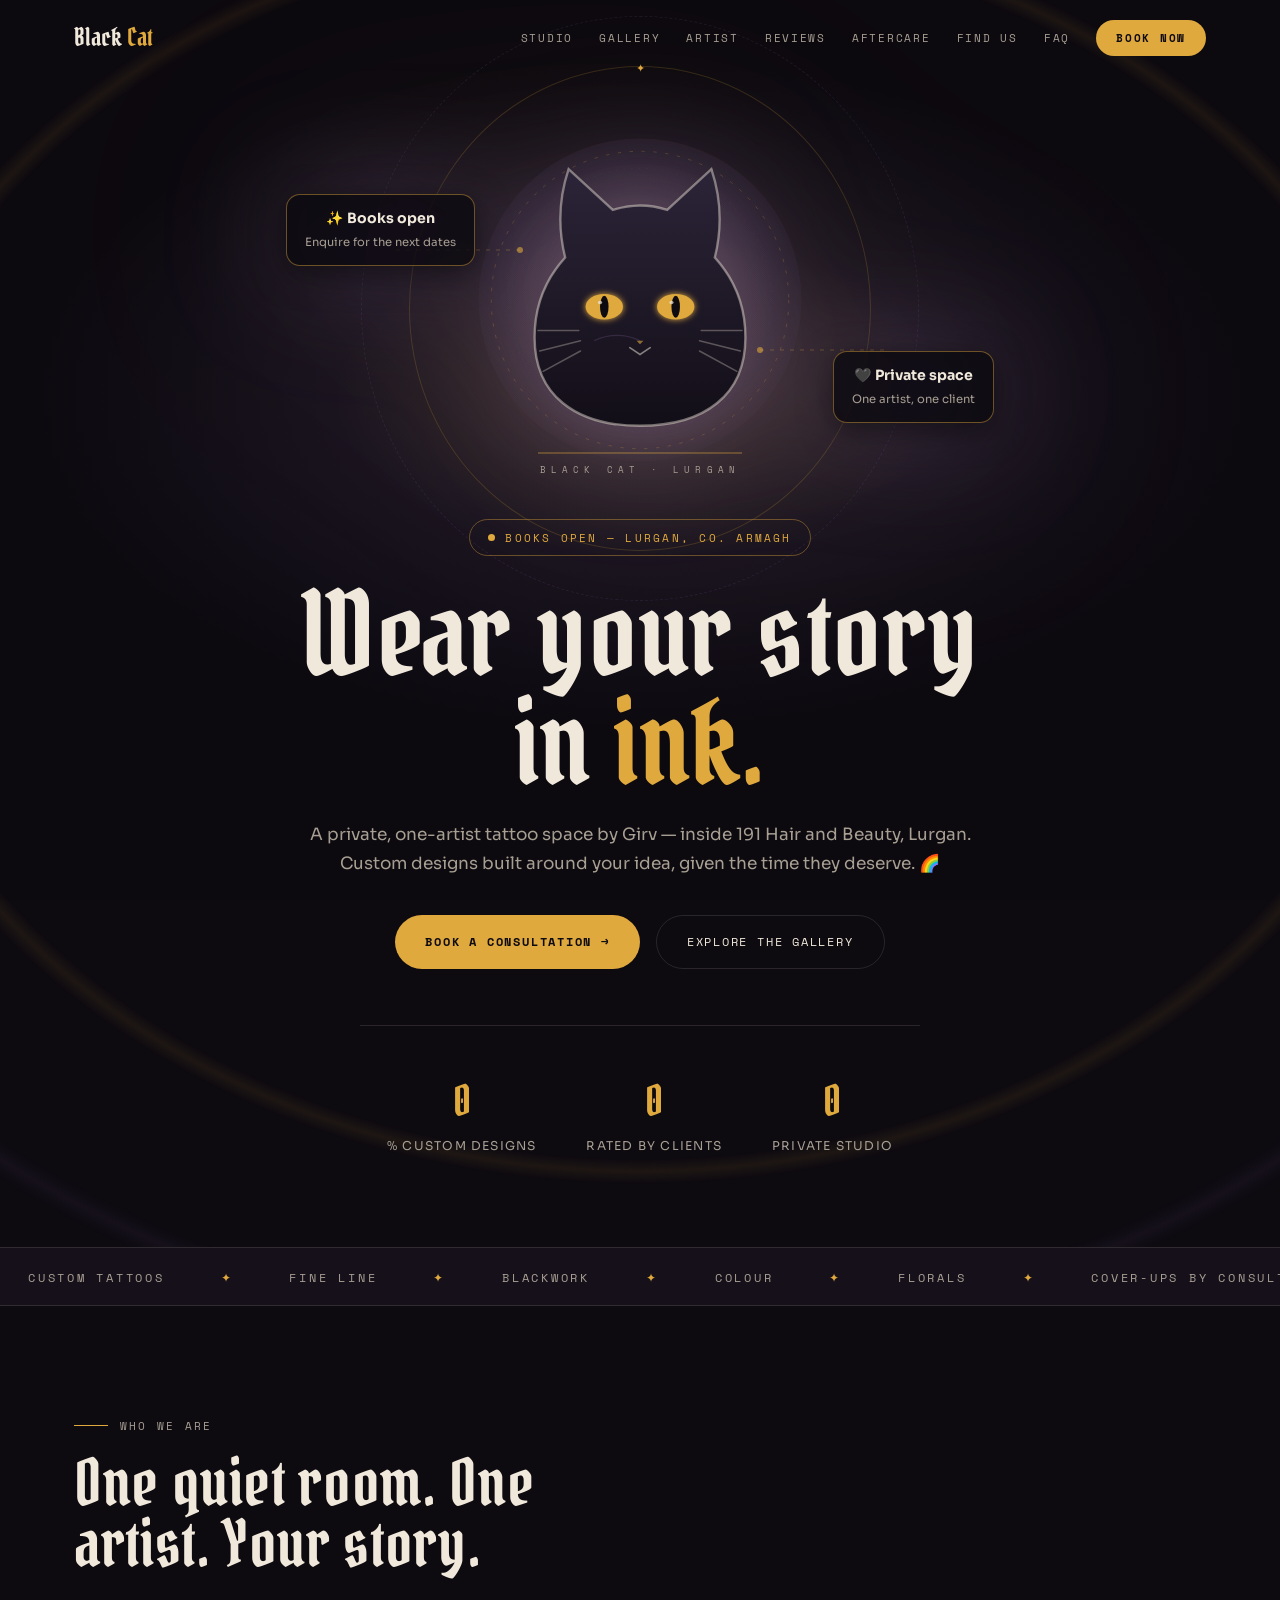
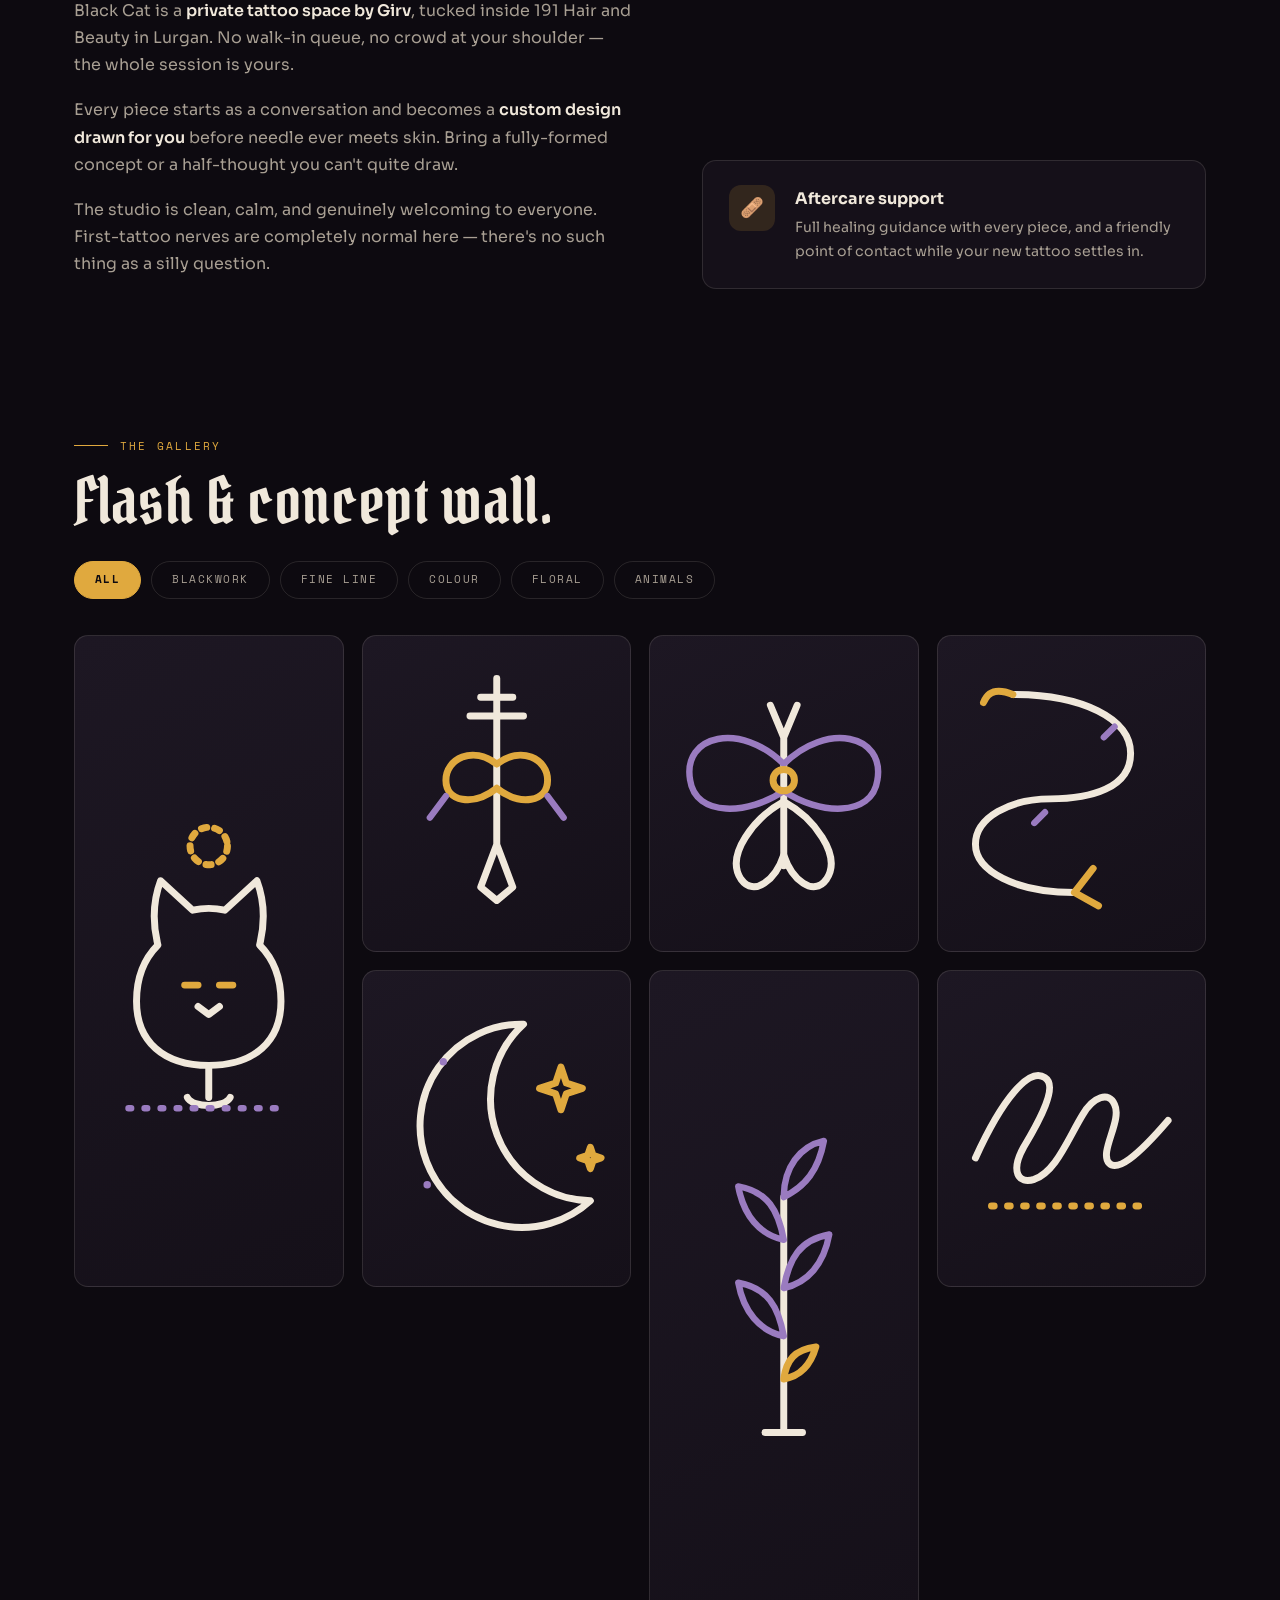
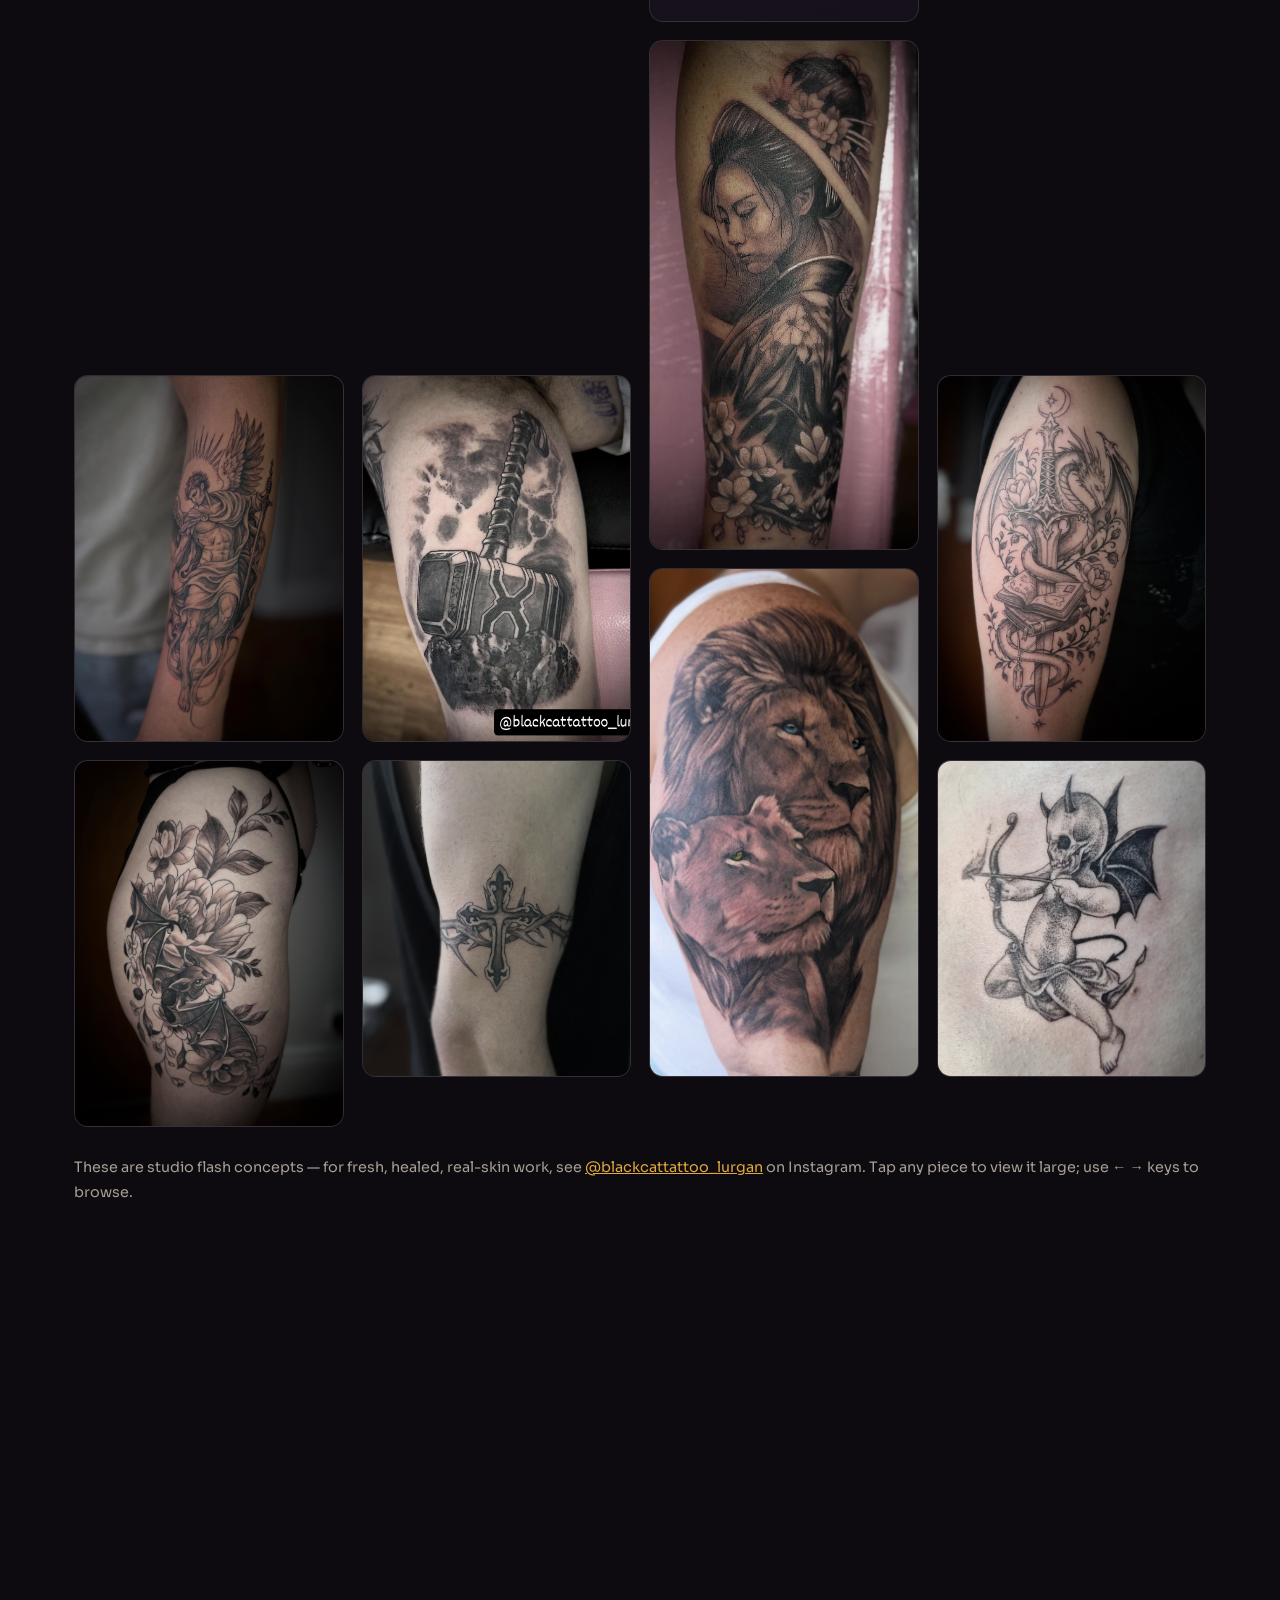
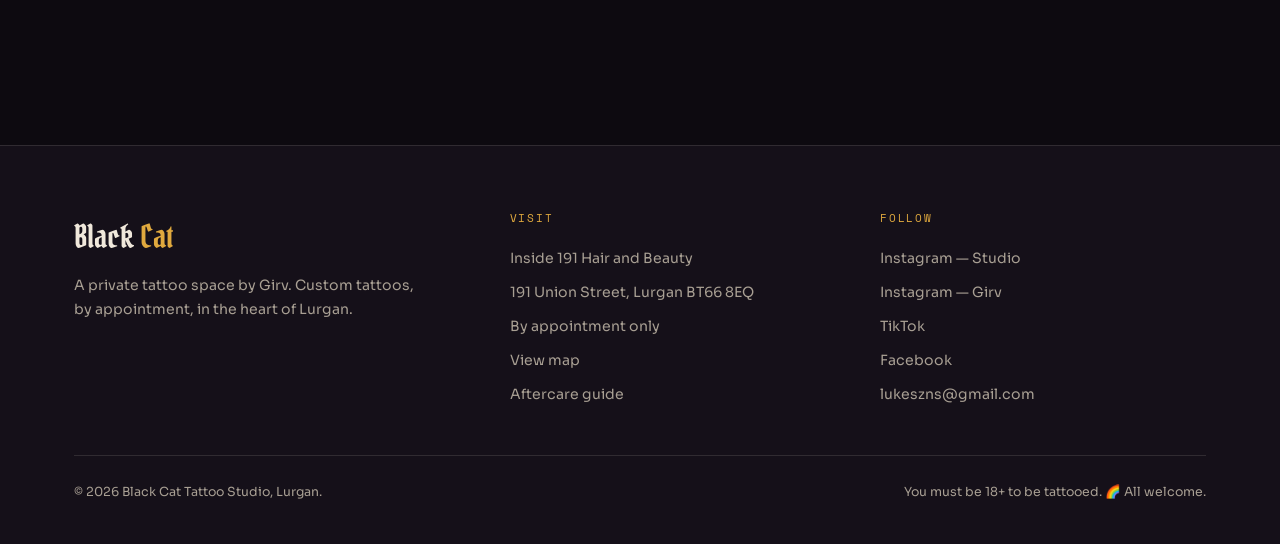
==== commit 77e8a036: "Add files via upload" ====
--- a/black-cat-tattoo-v4.html
+++ b/black-cat-tattoo-v4.html
@@ -355,10 +355,30 @@
   .check input{width:18px;height:18px;margin-top:2px;accent-color:var(--gold)}
   .submit-btn{width:100%;background:var(--gold);color:var(--ink);border-radius:12px;padding:17px;font-family:'Space Mono',monospace;font-size:.78rem;letter-spacing:.16em;text-transform:uppercase;font-weight:700;transition:.25s}
   .submit-btn:hover{background:var(--bone);transform:translateY(-2px)}
-  .form-success{display:none;text-align:center;padding:40px 10px}
-  .form-success.show{display:block;animation:lbIn .4s ease}
+  .form-success-backdrop{
+    position:fixed;inset:0;z-index:110;background:rgba(6,4,9,.72);
+    backdrop-filter:blur(6px);-webkit-backdrop-filter:blur(6px);
+    display:none;align-items:center;justify-content:center;padding:24px;
+  }
+  .form-success-backdrop.show{display:flex}
+  .form-success{
+    position:relative;text-align:center;padding:48px 34px 38px;max-width:420px;width:100%;
+    background:
+      radial-gradient(ellipse 90% 60% at 50% 0%, rgba(154,123,192,.18), transparent 60%),
+      radial-gradient(ellipse 70% 50% at 50% 100%, rgba(224,169,62,.12), transparent 65%),
+      linear-gradient(165deg,var(--ink-3),var(--ink-2) 65%);
+    border:1px solid var(--line);border-radius:22px;
+    box-shadow:0 30px 80px rgba(0,0,0,.65), 0 0 0 1px rgba(224,169,62,.06);
+    animation:lbIn .4s ease;
+  }
   .form-success .big{font-family:'Pirata One',serif;font-size:2.4rem;color:var(--gold);margin:14px 0 10px}
   .form-success p{color:var(--dim);max-width:40ch;margin:0 auto 8px}
+  .form-success-close{
+    position:absolute;top:14px;right:14px;width:38px;height:38px;border-radius:50%;
+    border:1px solid var(--line);background:rgba(21,16,25,.6);display:grid;place-items:center;
+    font-size:1rem;transition:.2s;
+  }
+  .form-success-close:hover{border-color:var(--gold);color:var(--gold)}
 
   /* ---------- FAQ ---------- */
   .faq{max-width:780px;margin:0 auto}
@@ -770,15 +790,19 @@
           </div>
         </div>
       </form>
-      <div class="form-success" id="formSuccess">
-        <div style="font-size:2.2rem">🐈‍⬛</div>
-        <div class="big">Enquiry sent!</div>
-        <p>Thanks — your enquiry and any reference photos have been sent straight to the studio. Girv will get back to you soon.</p>
-        <p style="margin-top:14px"><button class="btn btn-ghost" id="formReset" style="border-radius:999px">Send another enquiry</button></p>
-      </div>
     </div>
   </div>
 </section>
+
+<div class="form-success-backdrop" id="formSuccessBackdrop">
+  <div class="form-success" id="formSuccess" role="dialog" aria-modal="true" aria-label="Enquiry sent">
+    <button class="form-success-close" id="formSuccessClose" aria-label="Close">✕</button>
+    <div style="font-size:2.2rem">🐈‍⬛</div>
+    <div class="big">Enquiry sent!</div>
+    <p>Thanks — your enquiry and any reference photos have been sent straight to the studio. Girv will get back to you soon.</p>
+    <p style="margin-top:14px"><button class="btn btn-ghost" id="formReset" style="border-radius:999px">Send another enquiry</button></p>
+  </div>
+</div>
 
 <section class="care" id="aftercare">
   <div class="wrap">
@@ -1222,14 +1246,15 @@
   form.querySelector('[name="_subject"]').value = 'Tattoo enquiry — ' + name;
 
   try{
-    const res = await fetch(form.action, {
+    const ajaxUrl = form.action.replace('formsubmit.co/', 'formsubmit.co/ajax/');
+    const res = await fetch(ajaxUrl, {
       method:'POST',
       headers:{ 'Accept':'application/json' },
       body: new FormData(form)
     });
-    if(!res.ok) throw new Error('Submission failed');
-    form.style.display='none';
-    document.getElementById('formSuccess').classList.add('show');
+    const data = await res.json().catch(()=>null);
+    if(!res.ok || !data || (data.success !== 'true' && data.success !== true)) throw new Error(data?.message || 'Submission not confirmed');
+    openSuccessModal();
   }catch(err){
     formError.style.display='block';
     formError.scrollIntoView({behavior:'smooth',block:'center'});
@@ -1237,9 +1262,16 @@
     submitBtn.disabled=false; submitBtn.textContent='Send enquiry ✦';
   }
 });
+
+const successBackdrop=document.getElementById('formSuccessBackdrop');
+function openSuccessModal(){ successBackdrop.classList.add('show'); document.documentElement.classList.add('nav-lock'); }
+function closeSuccessModal(){ successBackdrop.classList.remove('show'); document.documentElement.classList.remove('nav-lock'); }
+document.getElementById('formSuccessClose').addEventListener('click', closeSuccessModal);
+successBackdrop.addEventListener('click', e=>{ if(e.target===successBackdrop) closeSuccessModal(); });
+document.addEventListener('keydown', e=>{ if(e.key==='Escape' && successBackdrop.classList.contains('show')) closeSuccessModal(); });
 document.getElementById('formReset').addEventListener('click',()=>{
   form.reset(); previews.innerHTML=''; fileNames=[];
-  form.style.display=''; document.getElementById('formSuccess').classList.remove('show');
+  closeSuccessModal();
 });
 </script>
 </body>
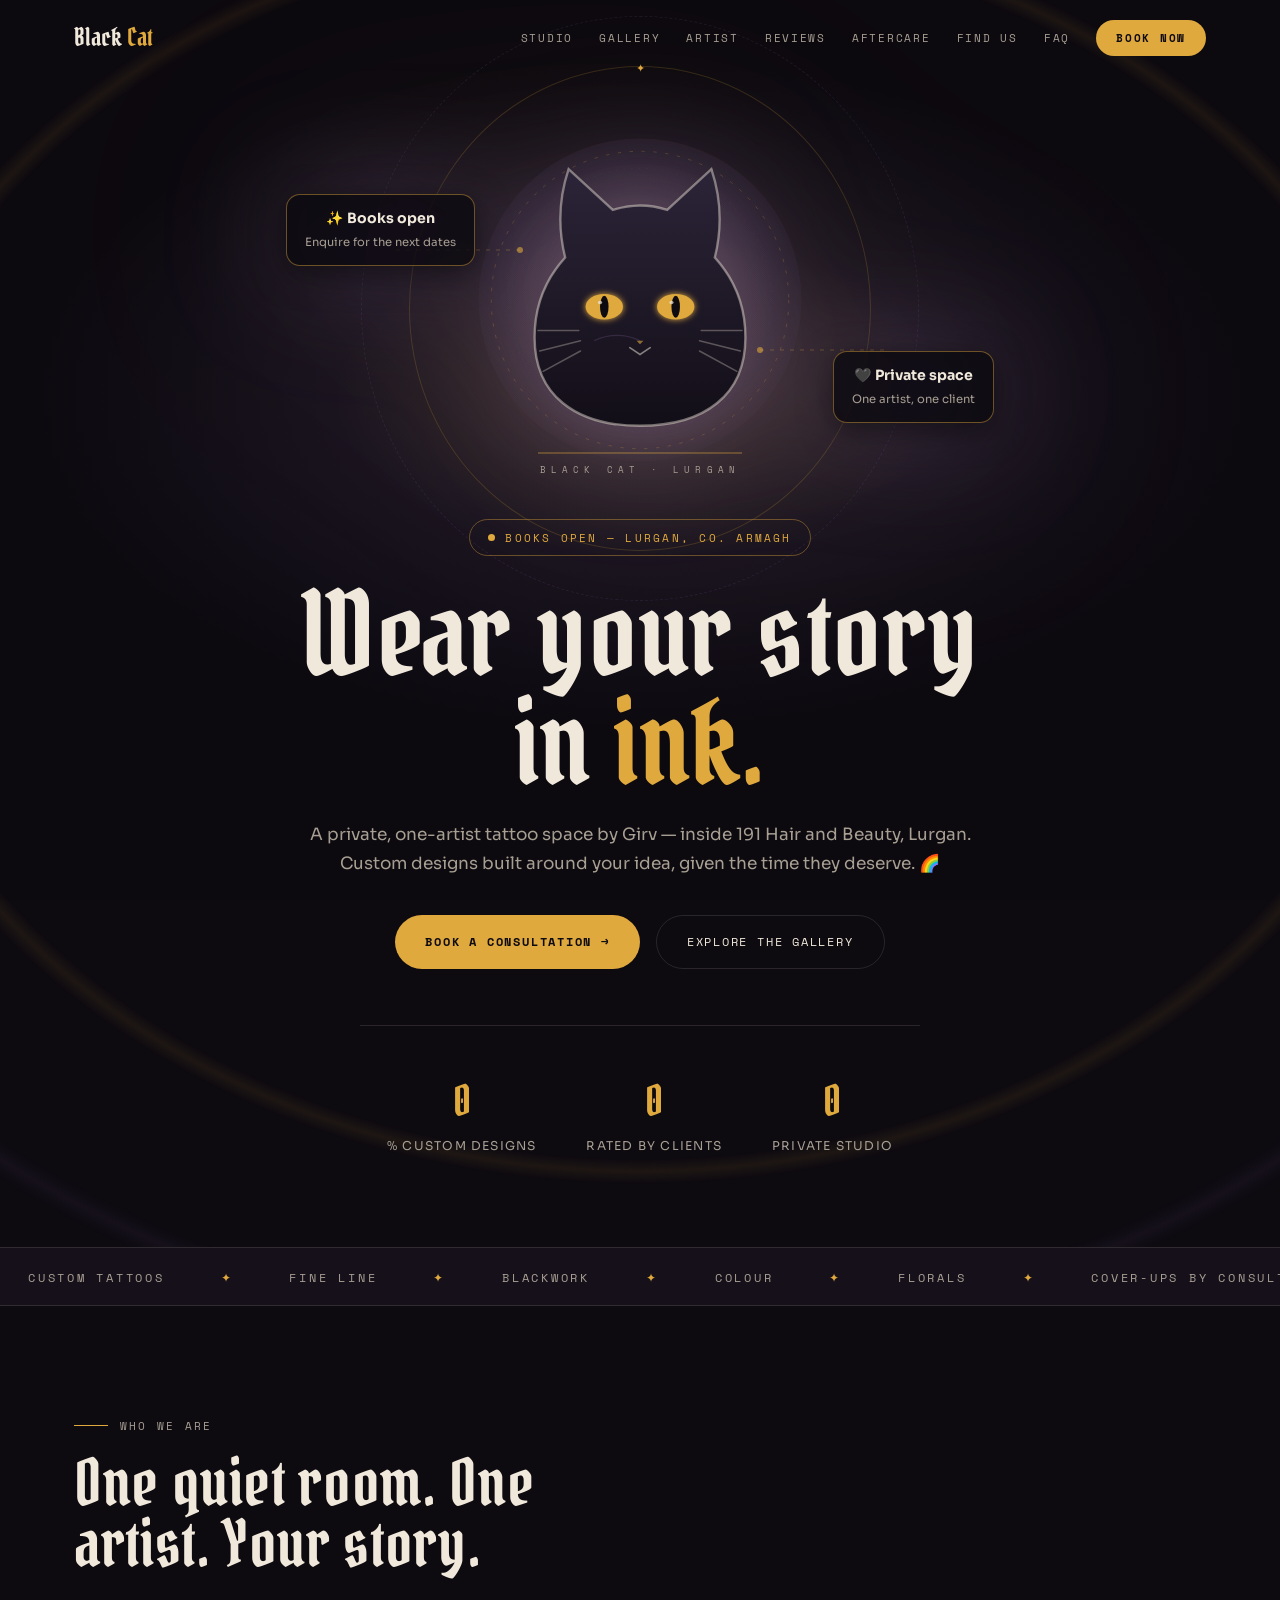
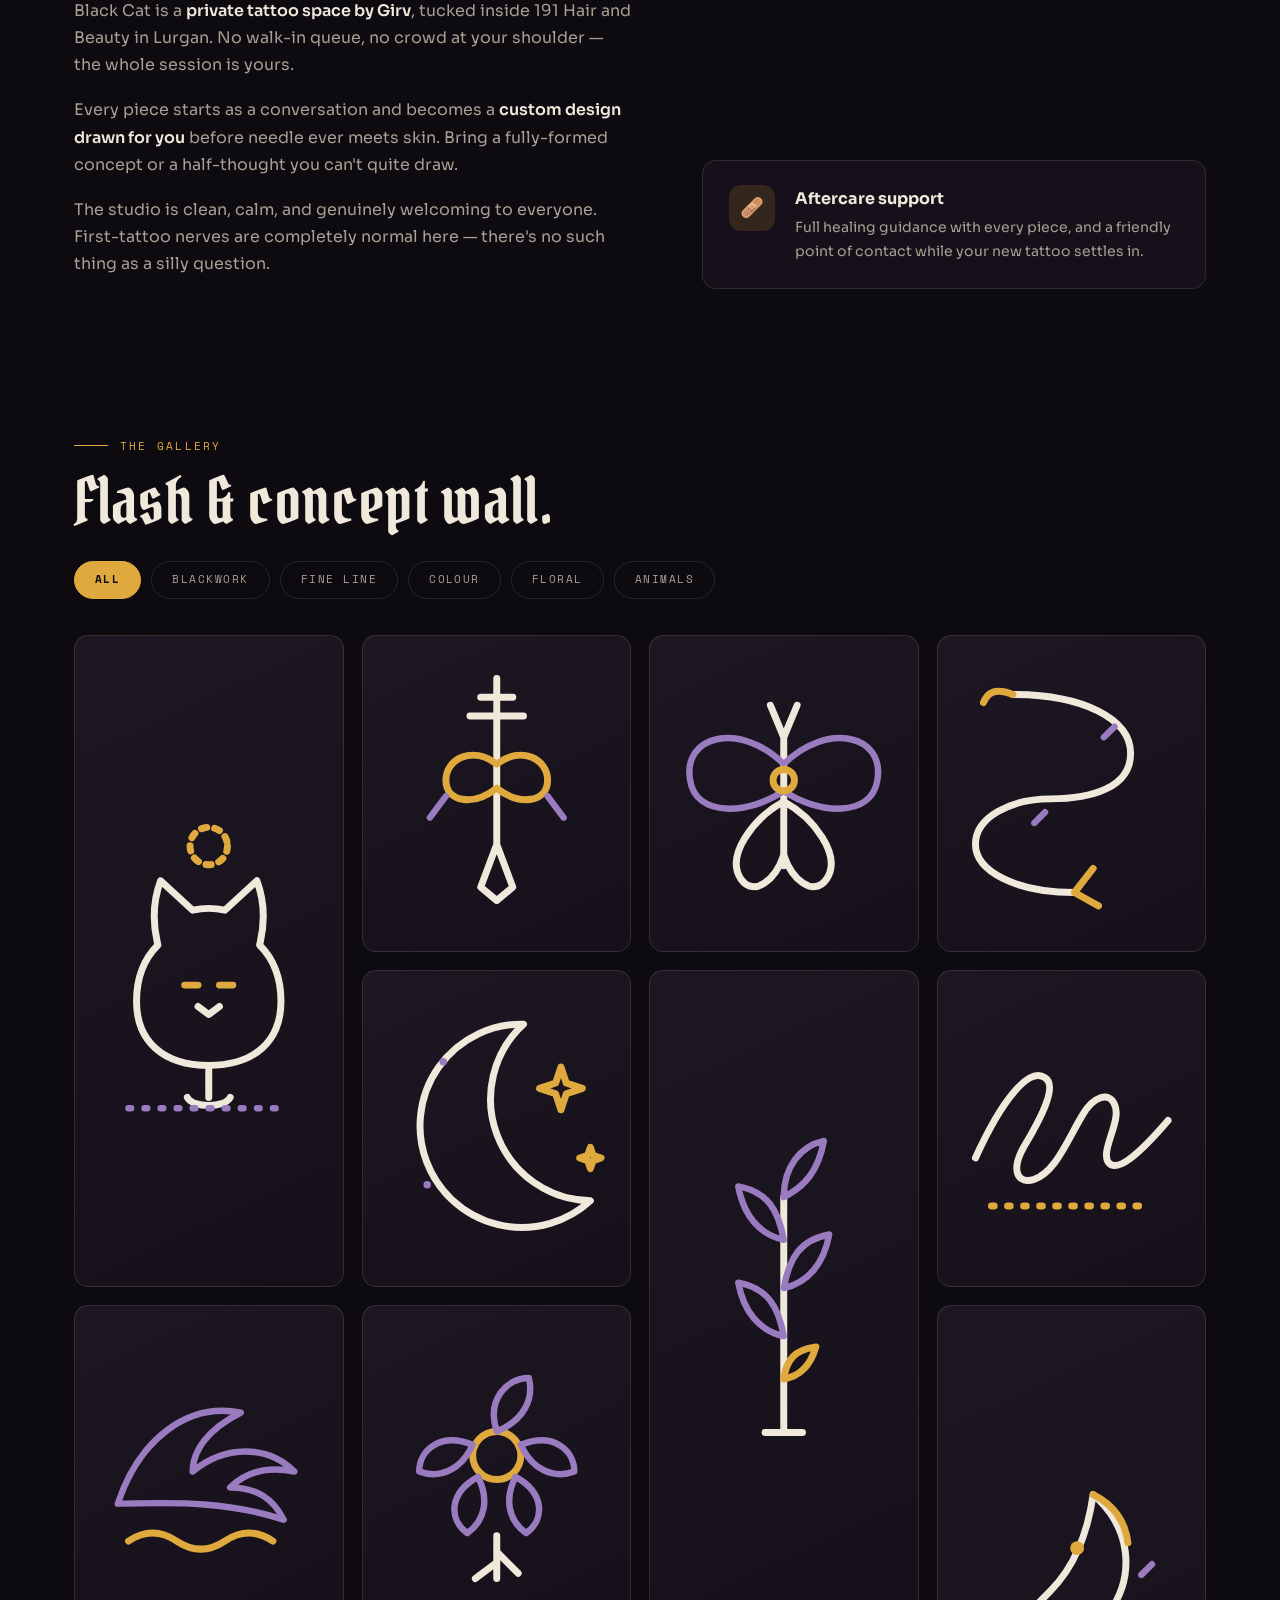
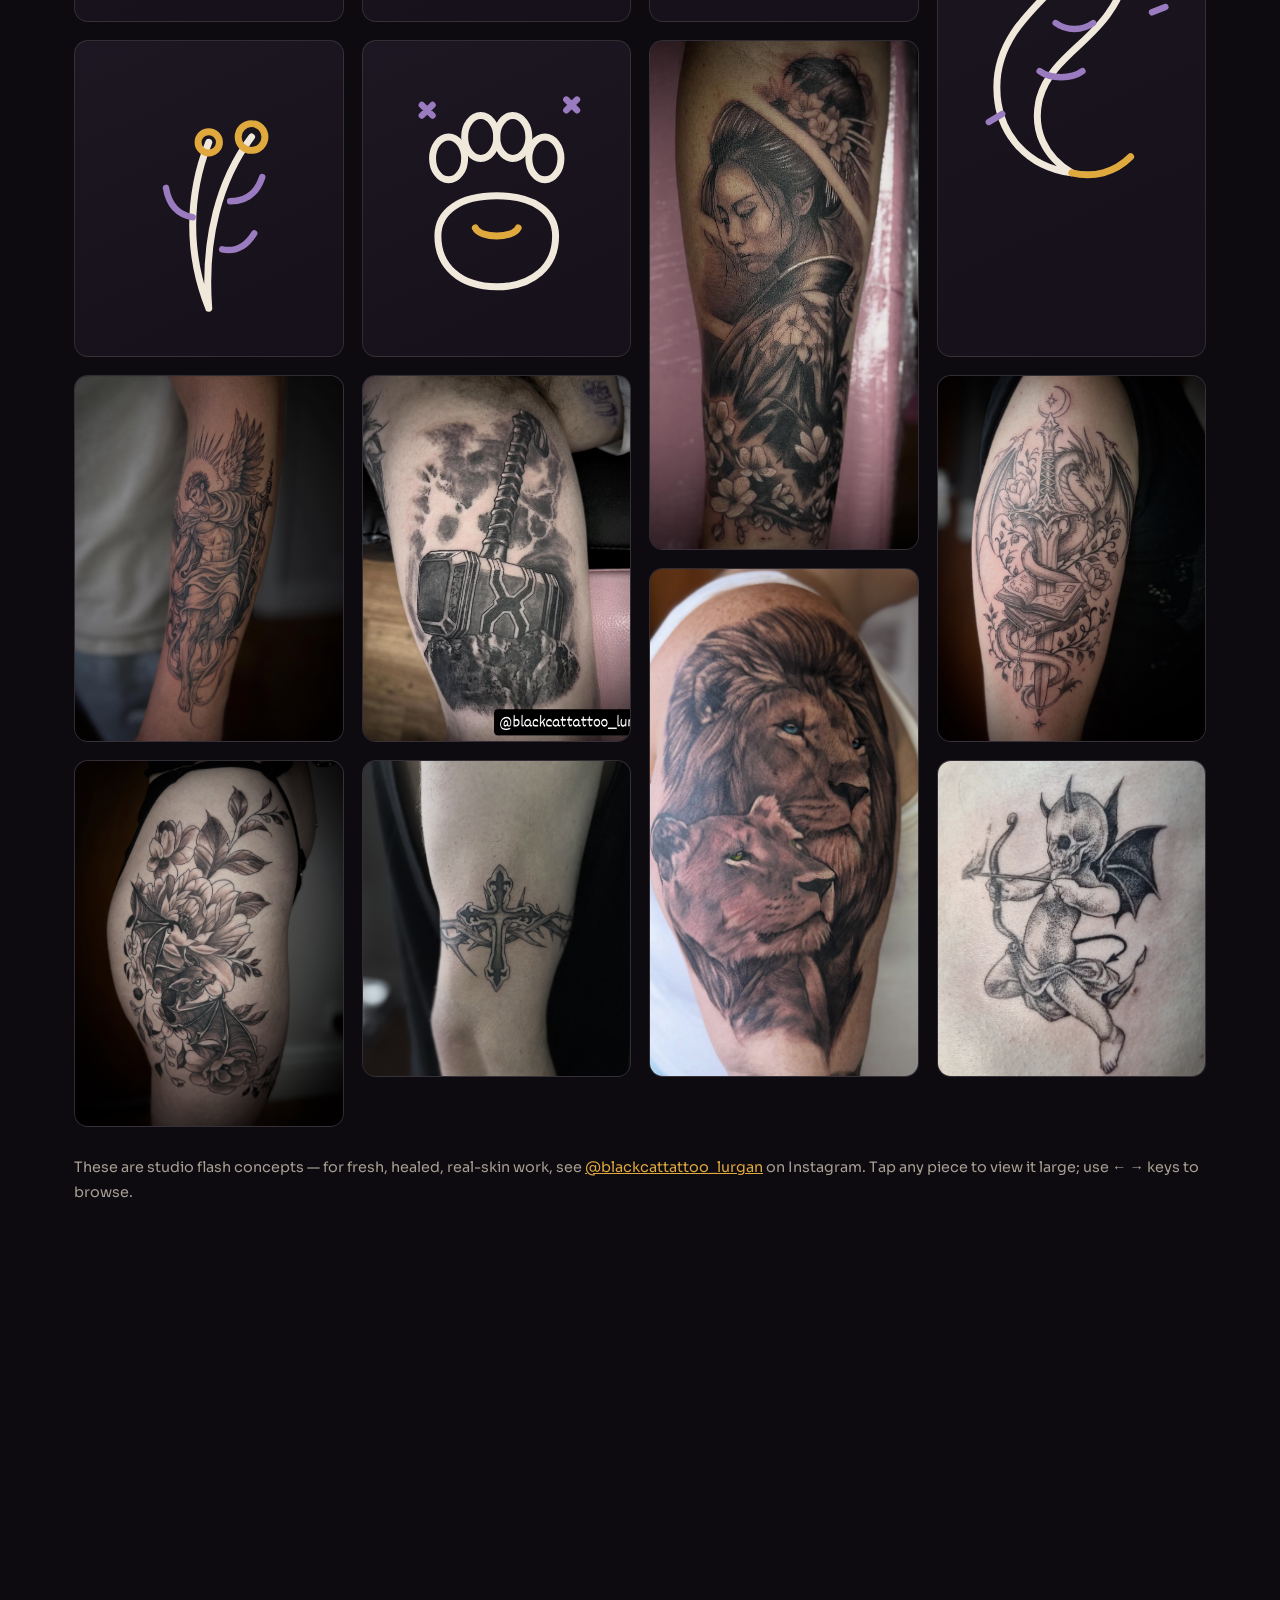
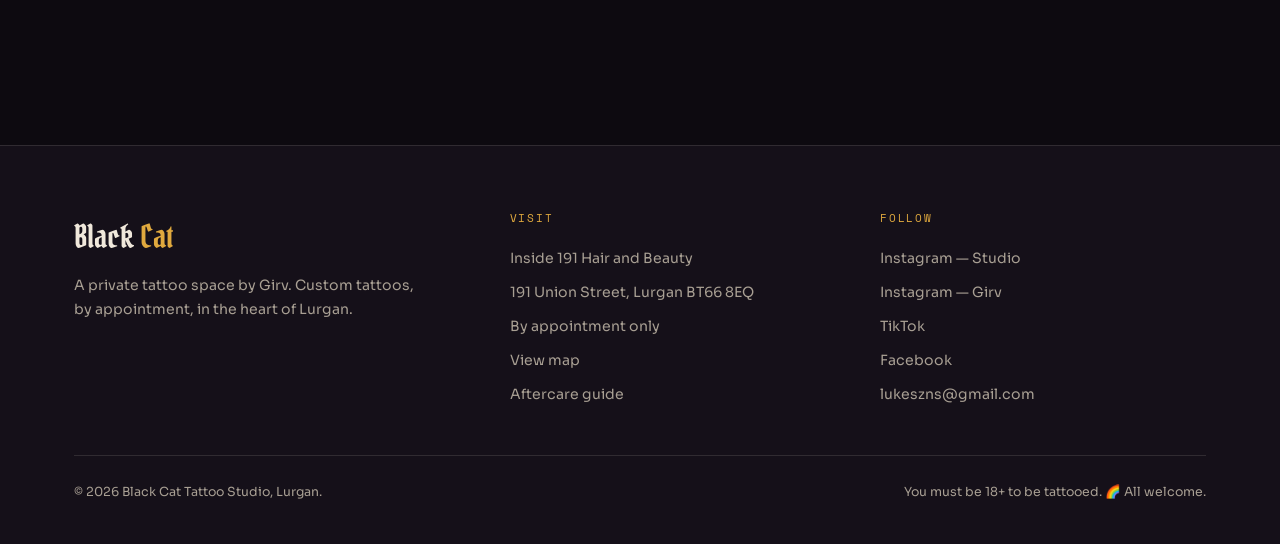
==== commit 22107c07: "Add files via upload" ====
--- a/black-cat-tattoo-v4.html
+++ b/black-cat-tattoo-v4.html
@@ -350,7 +350,14 @@
   .upload:hover,.upload.drag{border-color:var(--gold);color:var(--gold);background:var(--gold-soft)}
   .upload input{display:none}
   .previews{display:flex;gap:10px;flex-wrap:wrap;margin-top:12px}
-  .previews img{width:64px;height:64px;object-fit:cover;border-radius:8px;border:1px solid var(--line)}
+  .preview-item{position:relative;width:64px;height:64px}
+  .preview-item img{width:100%;height:100%;object-fit:cover;border-radius:8px;border:1px solid var(--line);display:block}
+  .preview-remove{
+    position:absolute;top:-7px;right:-7px;width:20px;height:20px;border-radius:50%;
+    background:var(--ink);border:1px solid var(--line);color:var(--bone);
+    font-size:.6rem;line-height:1;display:grid;place-items:center;transition:.2s;
+  }
+  .preview-remove:hover{border-color:#e07a6a;color:#e07a6a}
   .check{display:flex;gap:12px;align-items:flex-start;font-size:.84rem;color:var(--dim)}
   .check input{width:18px;height:18px;margin-top:2px;accent-color:var(--gold)}
   .submit-btn{width:100%;background:var(--gold);color:var(--ink);border-radius:12px;padding:17px;font-family:'Space Mono',monospace;font-size:.78rem;letter-spacing:.16em;text-transform:uppercase;font-weight:700;transition:.25s}
@@ -1209,18 +1216,45 @@
 /* =============== Booking form =============== */
 const form=document.getElementById('bookForm');
 const zone=document.getElementById('uploadZone'), files=document.getElementById('fFiles'), previews=document.getElementById('previews');
-let fileNames=[];
-function handleFiles(list){
-  [...list].forEach(f=>{
-    if(!f.type.startsWith('image/')) return;
-    fileNames.push(f.name);
+let selectedFiles=[];
+
+function syncInputFiles(){
+  const dt = new DataTransfer();
+  selectedFiles.forEach(f=>dt.items.add(f));
+  files.files = dt.files;
+}
+function renderPreviews(){
+  previews.innerHTML='';
+  selectedFiles.forEach((f,i)=>{
+    const item=document.createElement('div');
+    item.className='preview-item';
     const img=document.createElement('img');
     img.alt=f.name;
     const rd=new FileReader();
     rd.onload=e=>img.src=e.target.result;
     rd.readAsDataURL(f);
-    previews.appendChild(img);
+    const remove=document.createElement('button');
+    remove.type='button';
+    remove.className='preview-remove';
+    remove.setAttribute('aria-label','Remove '+f.name);
+    remove.textContent='✕';
+    remove.addEventListener('click',()=>{
+      selectedFiles.splice(i,1);
+      syncInputFiles();
+      renderPreviews();
+    });
+    item.appendChild(img);
+    item.appendChild(remove);
+    previews.appendChild(item);
   });
+}
+function handleFiles(list){
+  [...list].forEach(f=>{
+    if(!f.type.startsWith('image/')) return;
+    selectedFiles.push(f);
+  });
+  syncInputFiles();
+  renderPreviews();
 }
 files.addEventListener('change',()=>handleFiles(files.files));
 ['dragover','dragenter'].forEach(ev=>zone.addEventListener(ev,e=>{e.preventDefault();zone.classList.add('drag');}));
@@ -1270,7 +1304,7 @@
 successBackdrop.addEventListener('click', e=>{ if(e.target===successBackdrop) closeSuccessModal(); });
 document.addEventListener('keydown', e=>{ if(e.key==='Escape' && successBackdrop.classList.contains('show')) closeSuccessModal(); });
 document.getElementById('formReset').addEventListener('click',()=>{
-  form.reset(); previews.innerHTML=''; fileNames=[];
+  form.reset(); previews.innerHTML=''; selectedFiles=[];
   closeSuccessModal();
 });
 </script>
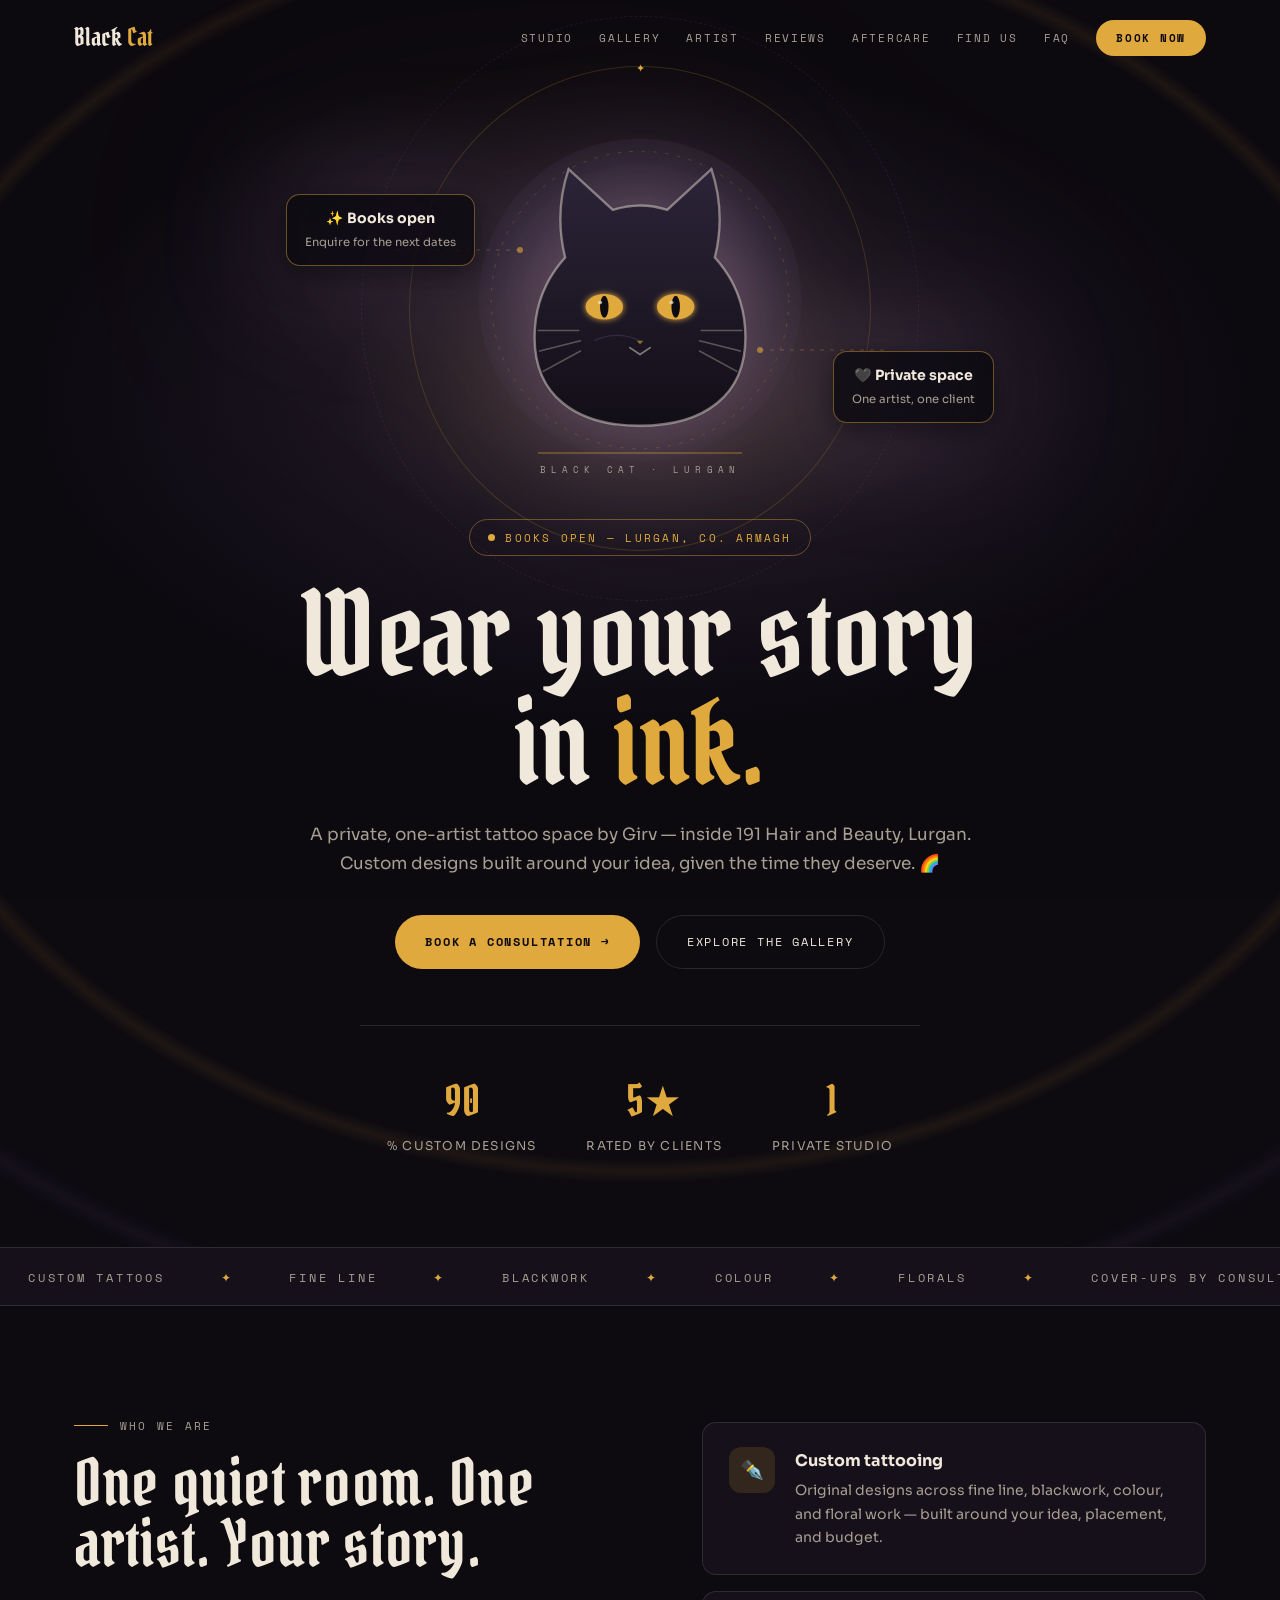
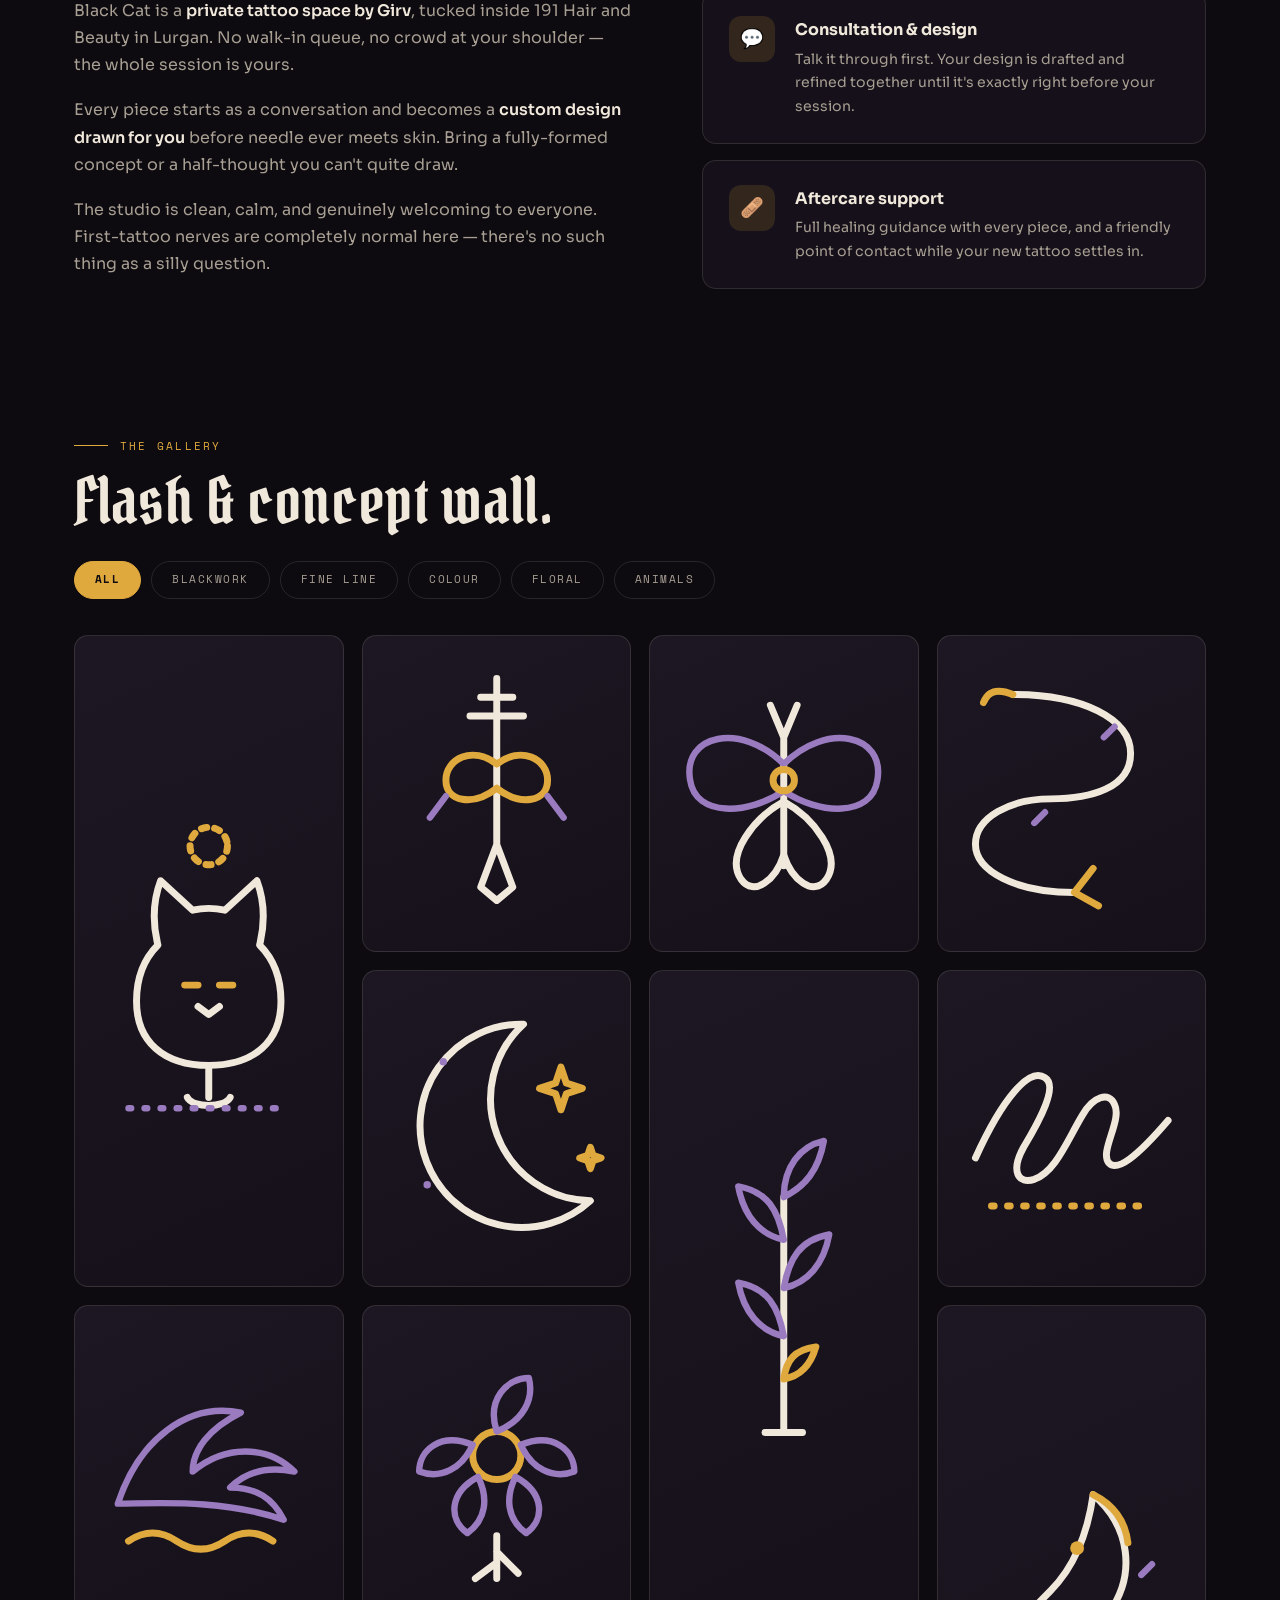
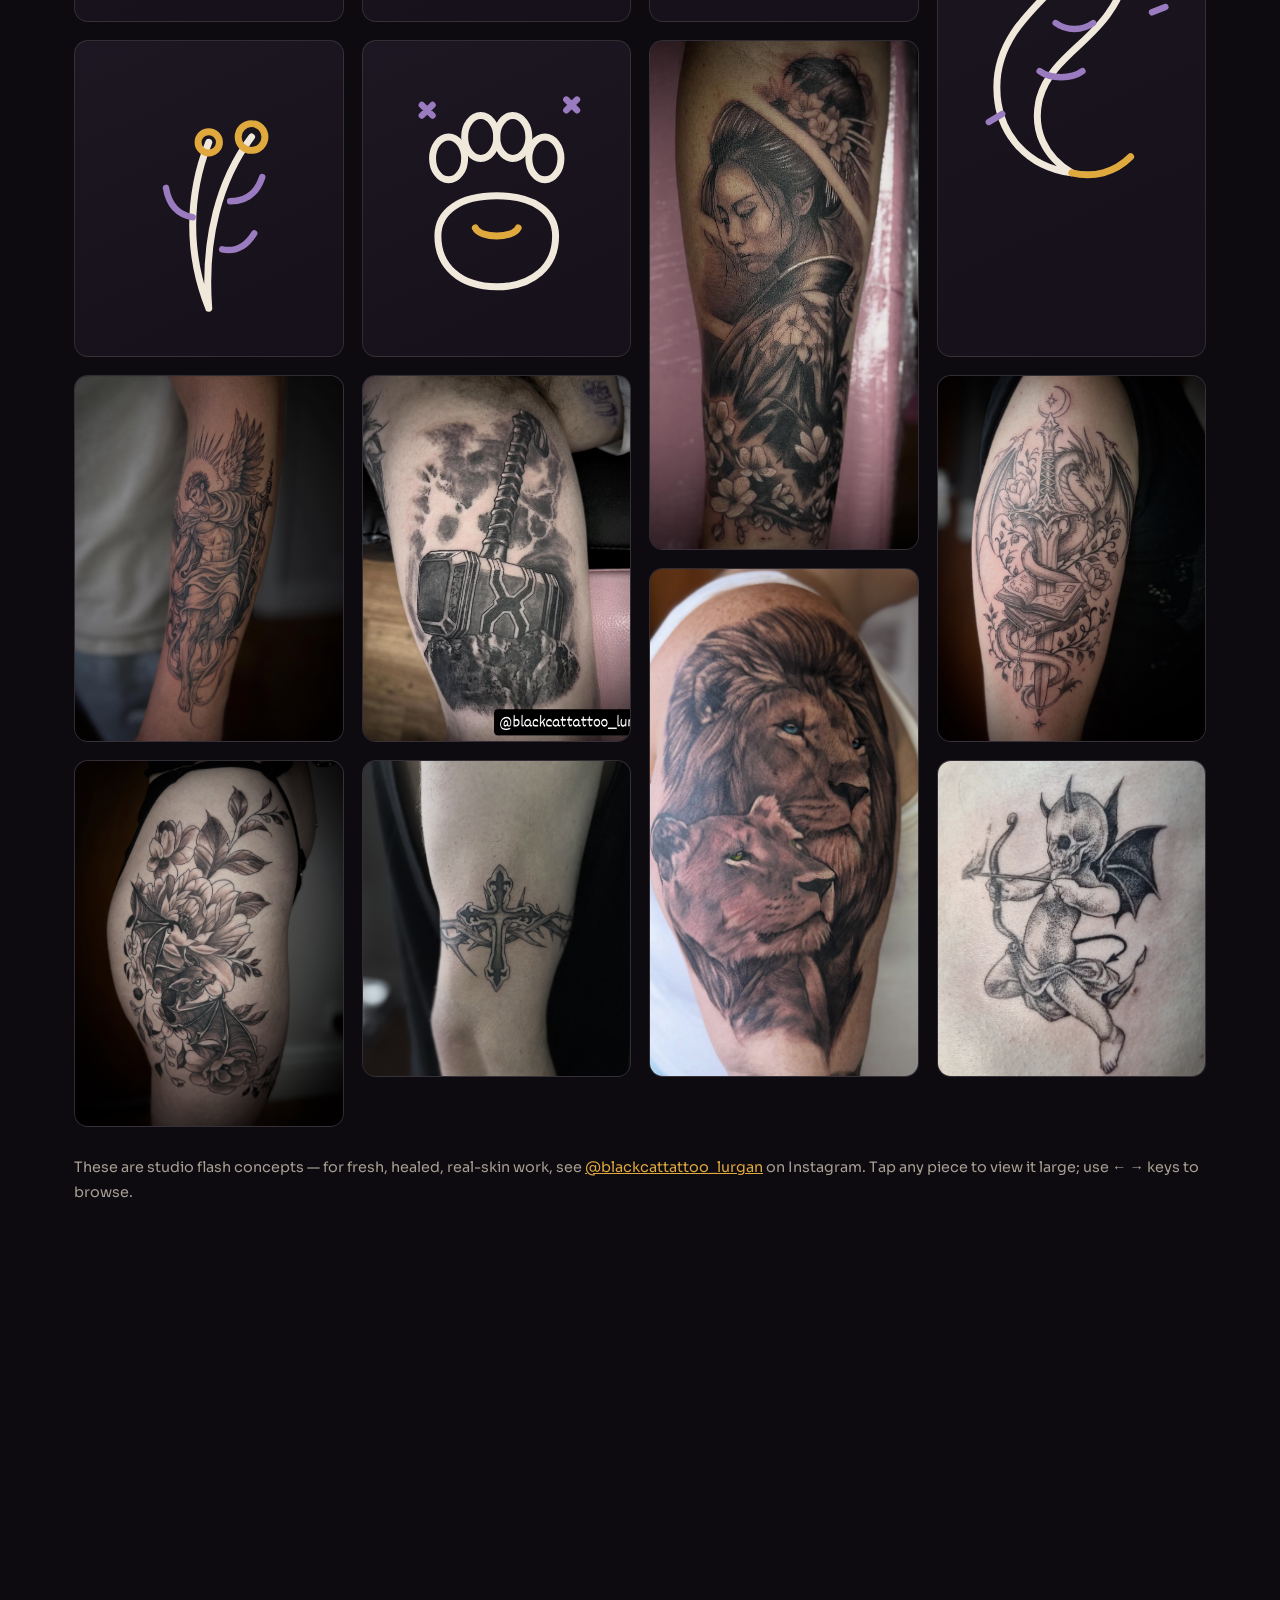
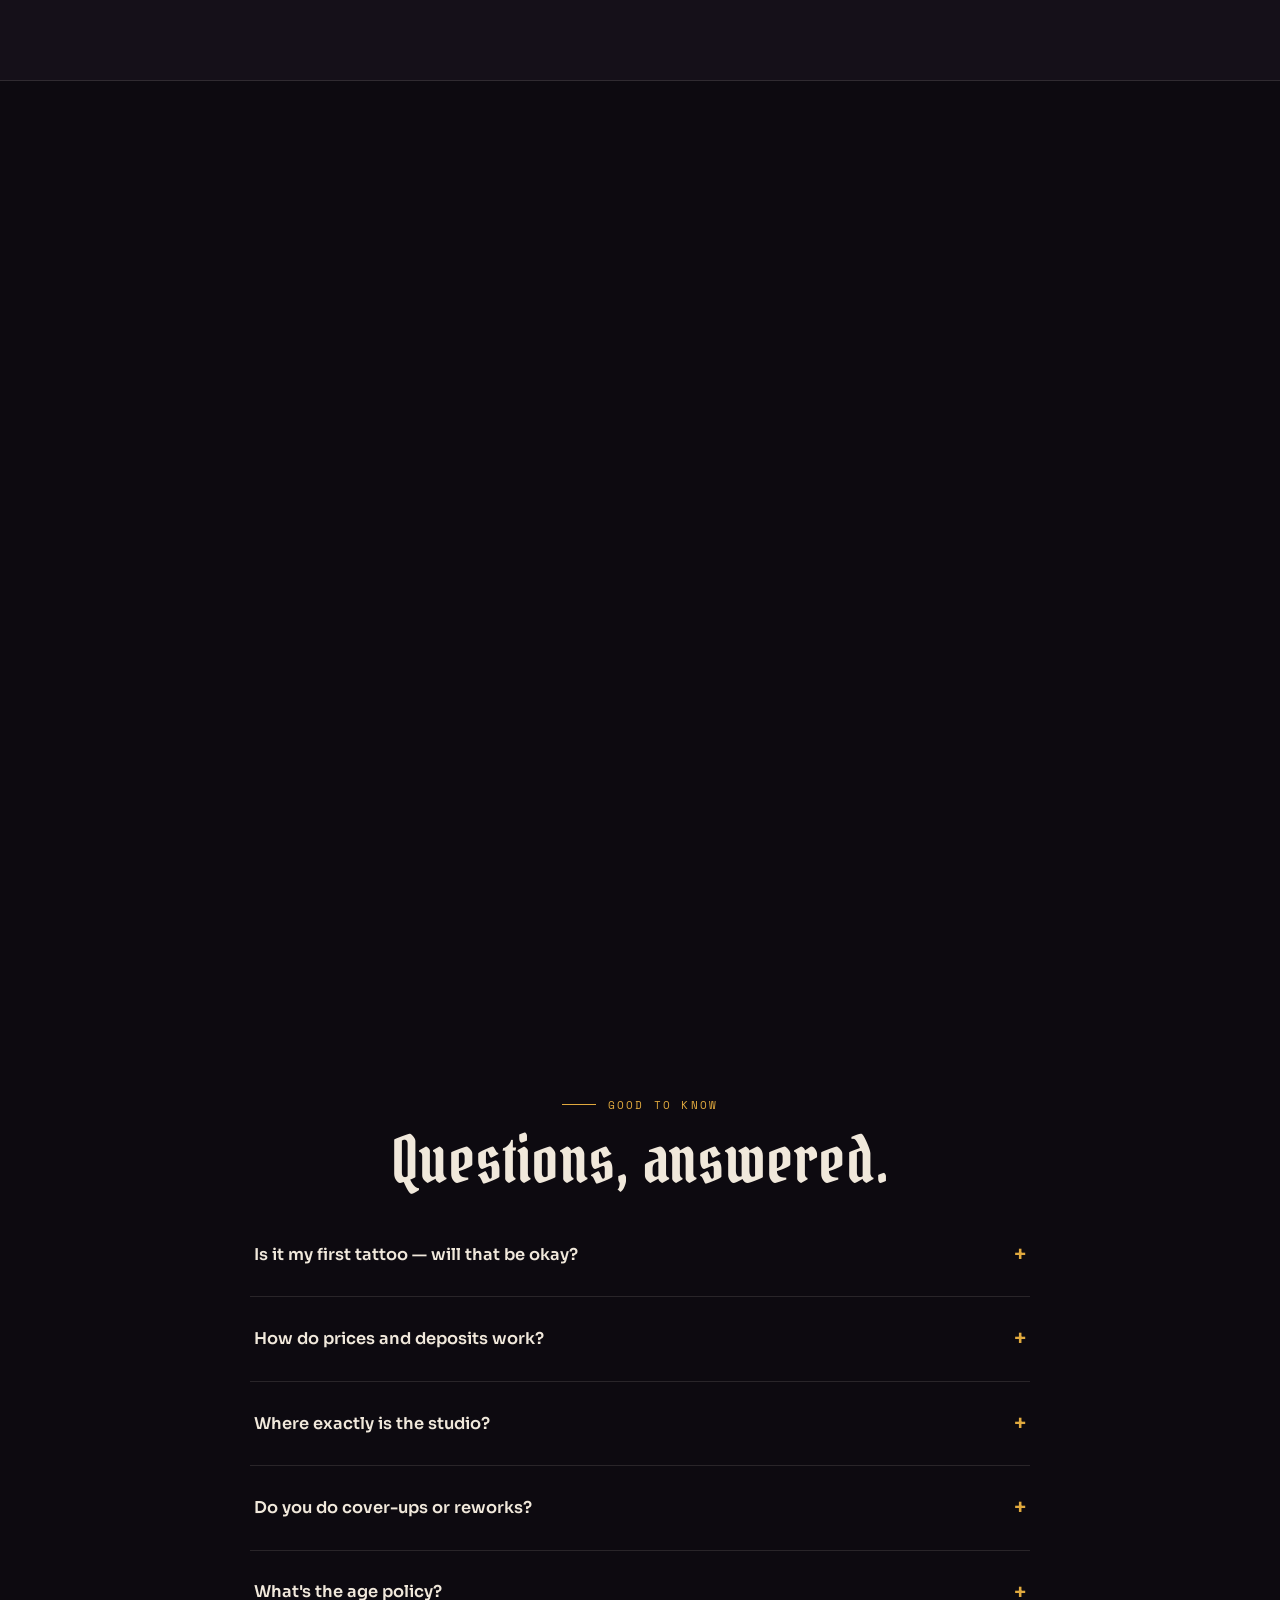
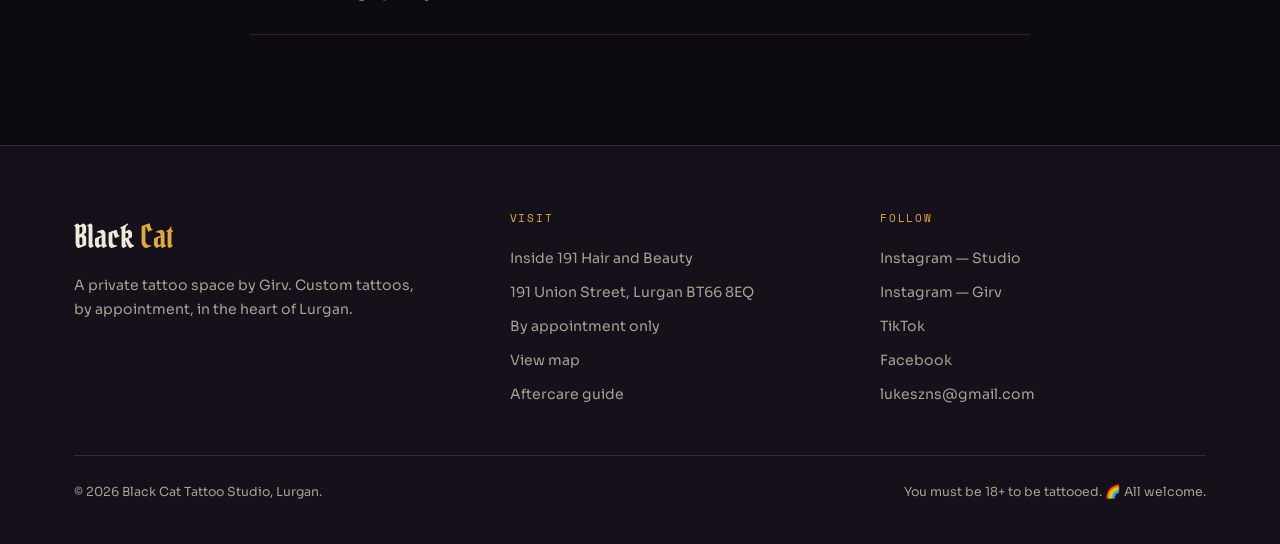
==== commit 83f3b11e: "Add files via upload" ====
--- a/black-cat-tattoo-v4.html
+++ b/black-cat-tattoo-v4.html
@@ -1281,10 +1281,13 @@
 
   try{
     const ajaxUrl = form.action.replace('formsubmit.co/', 'formsubmit.co/ajax/');
+    const fd = new FormData(form);
+    fd.delete('attachments'); // FormSubmit only keeps one file when several share a field name
+    selectedFiles.forEach((f,i)=> fd.append('attachment_'+(i+1), f));
     const res = await fetch(ajaxUrl, {
       method:'POST',
       headers:{ 'Accept':'application/json' },
-      body: new FormData(form)
+      body: fd
     });
     const data = await res.json().catch(()=>null);
     if(!res.ok || !data || (data.success !== 'true' && data.success !== true)) throw new Error(data?.message || 'Submission not confirmed');
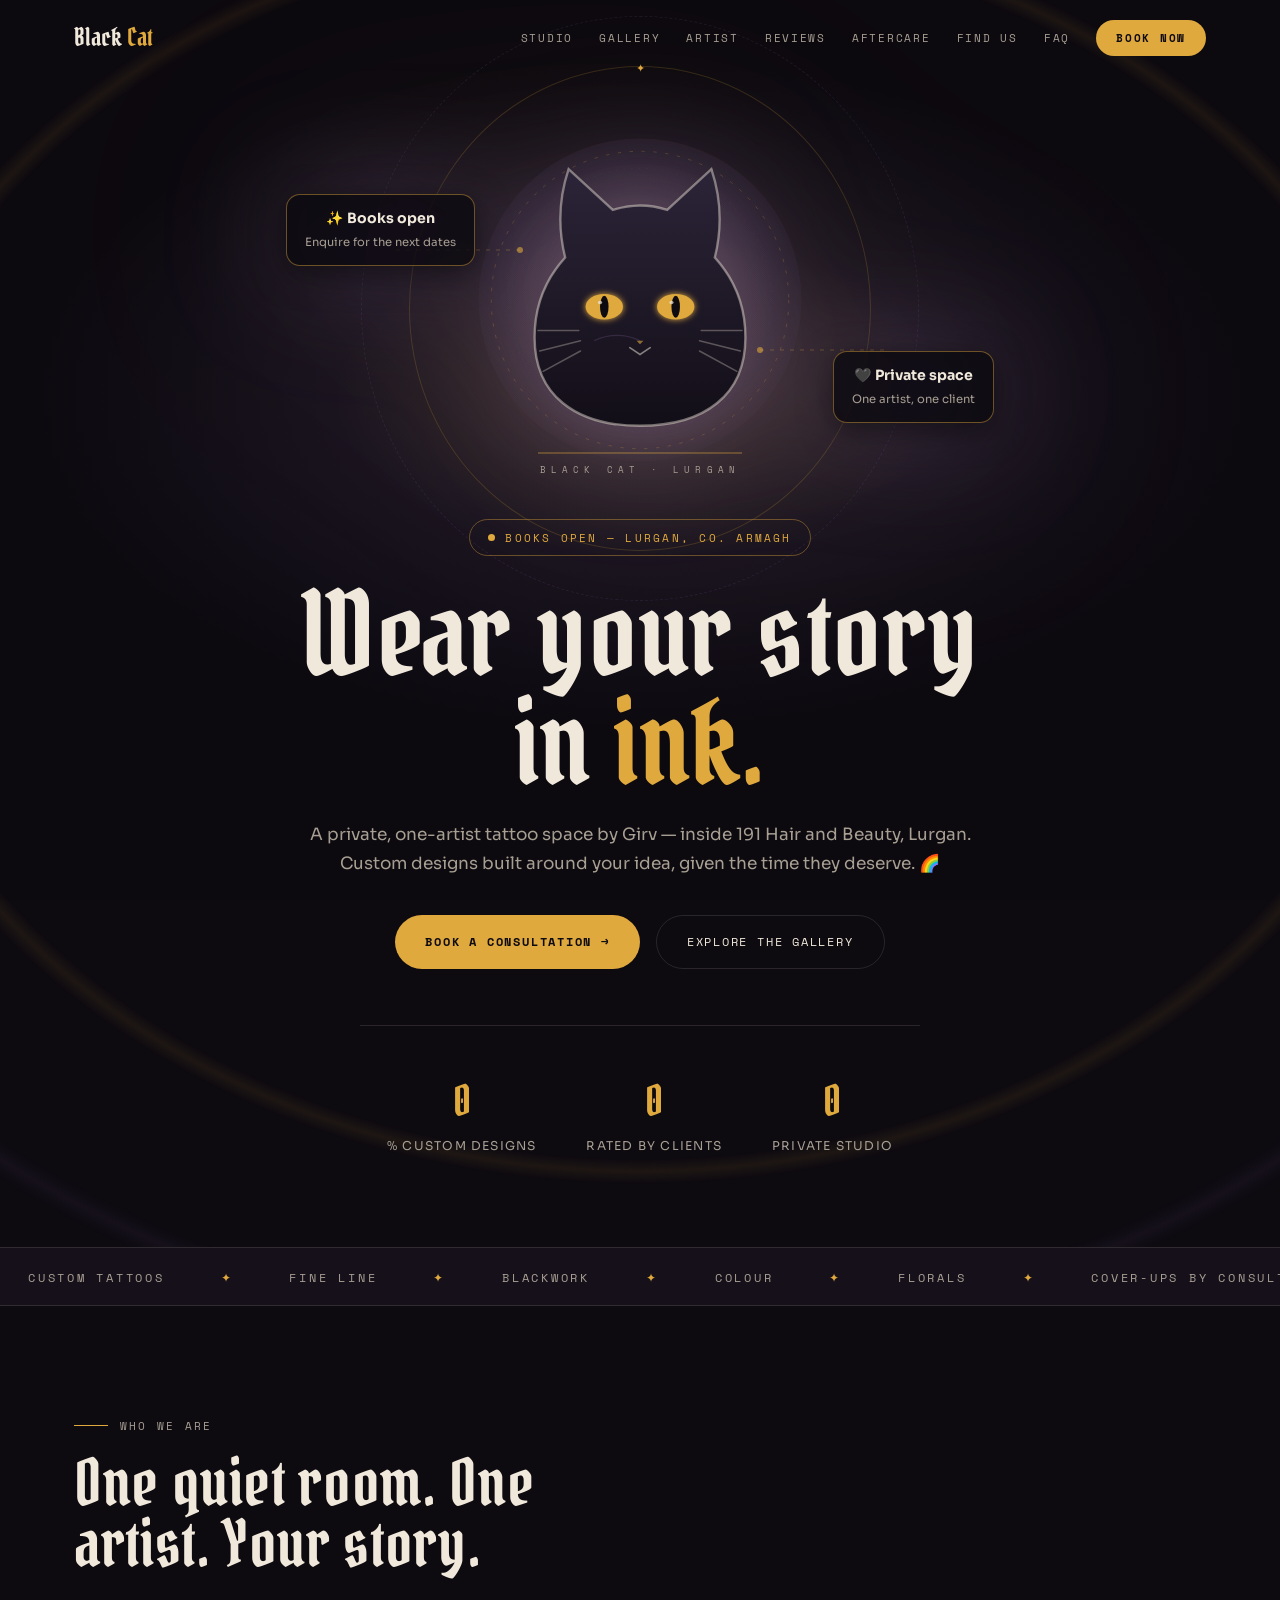
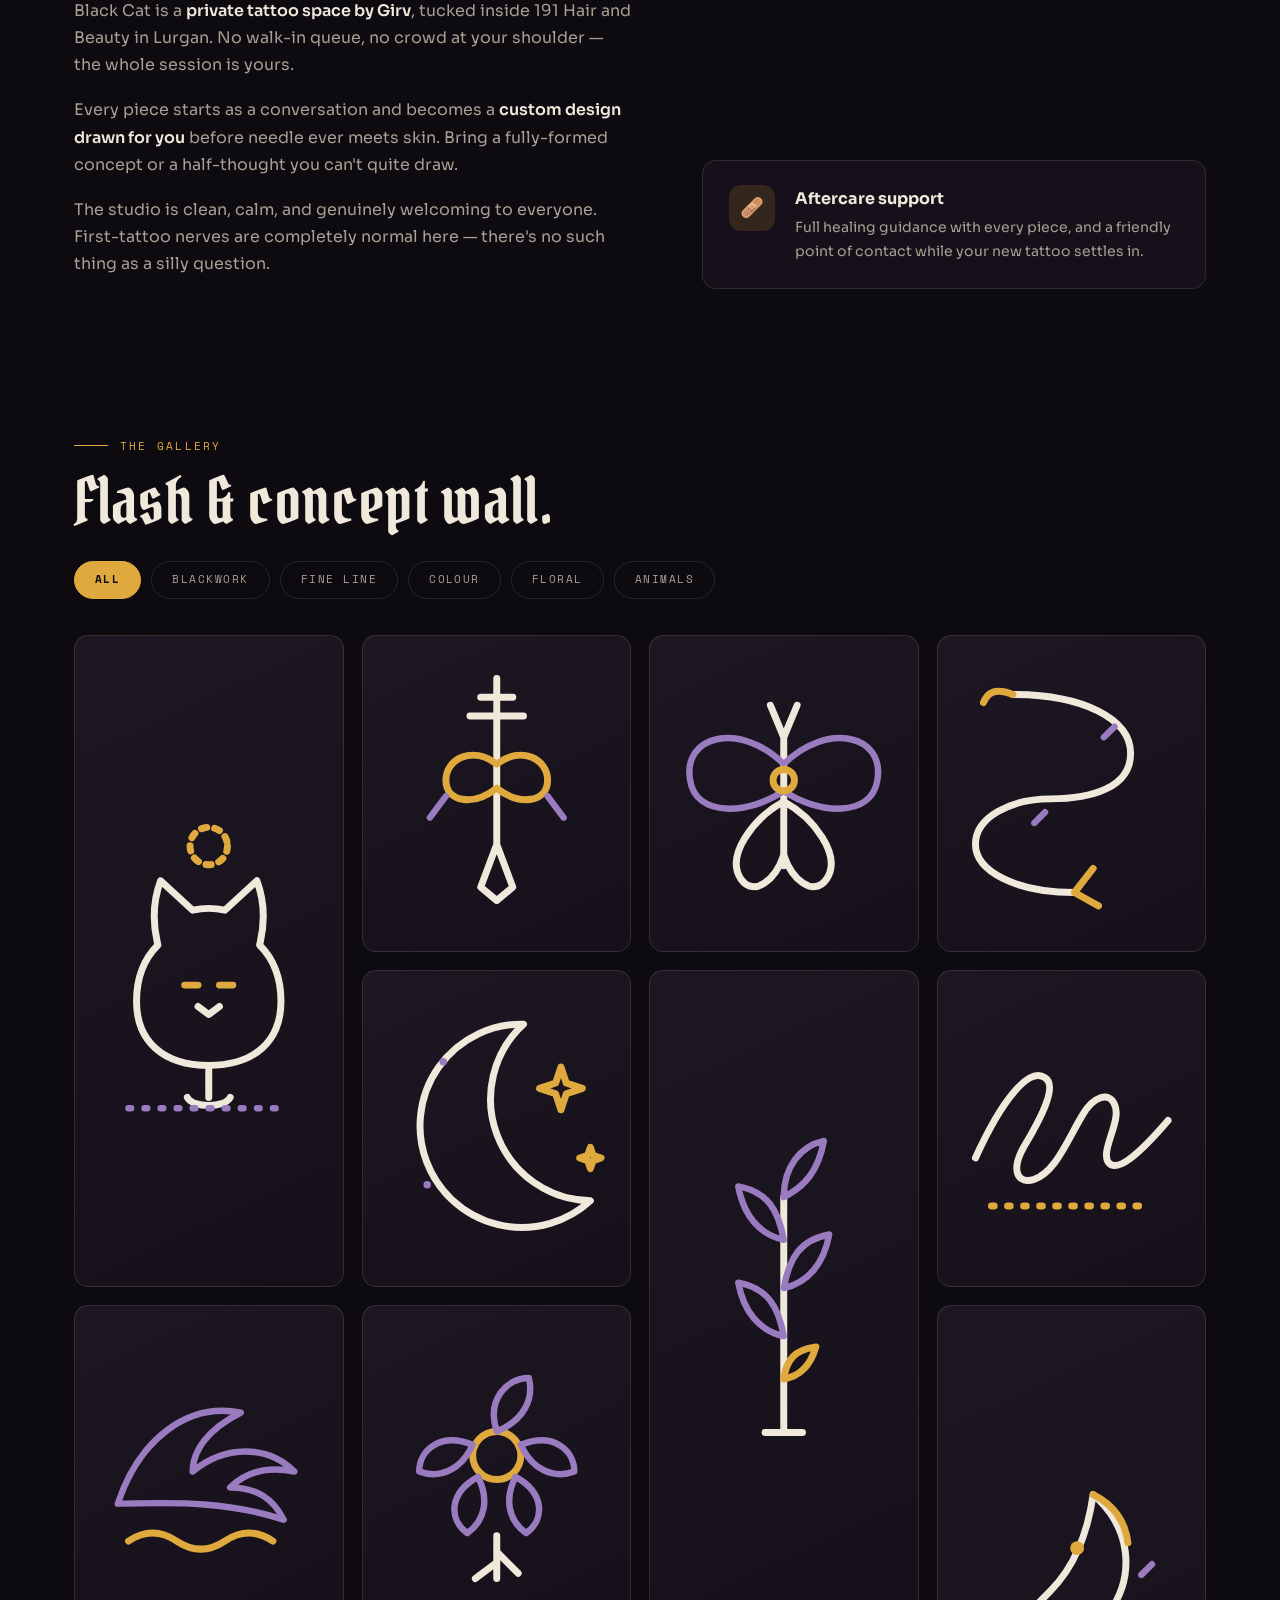
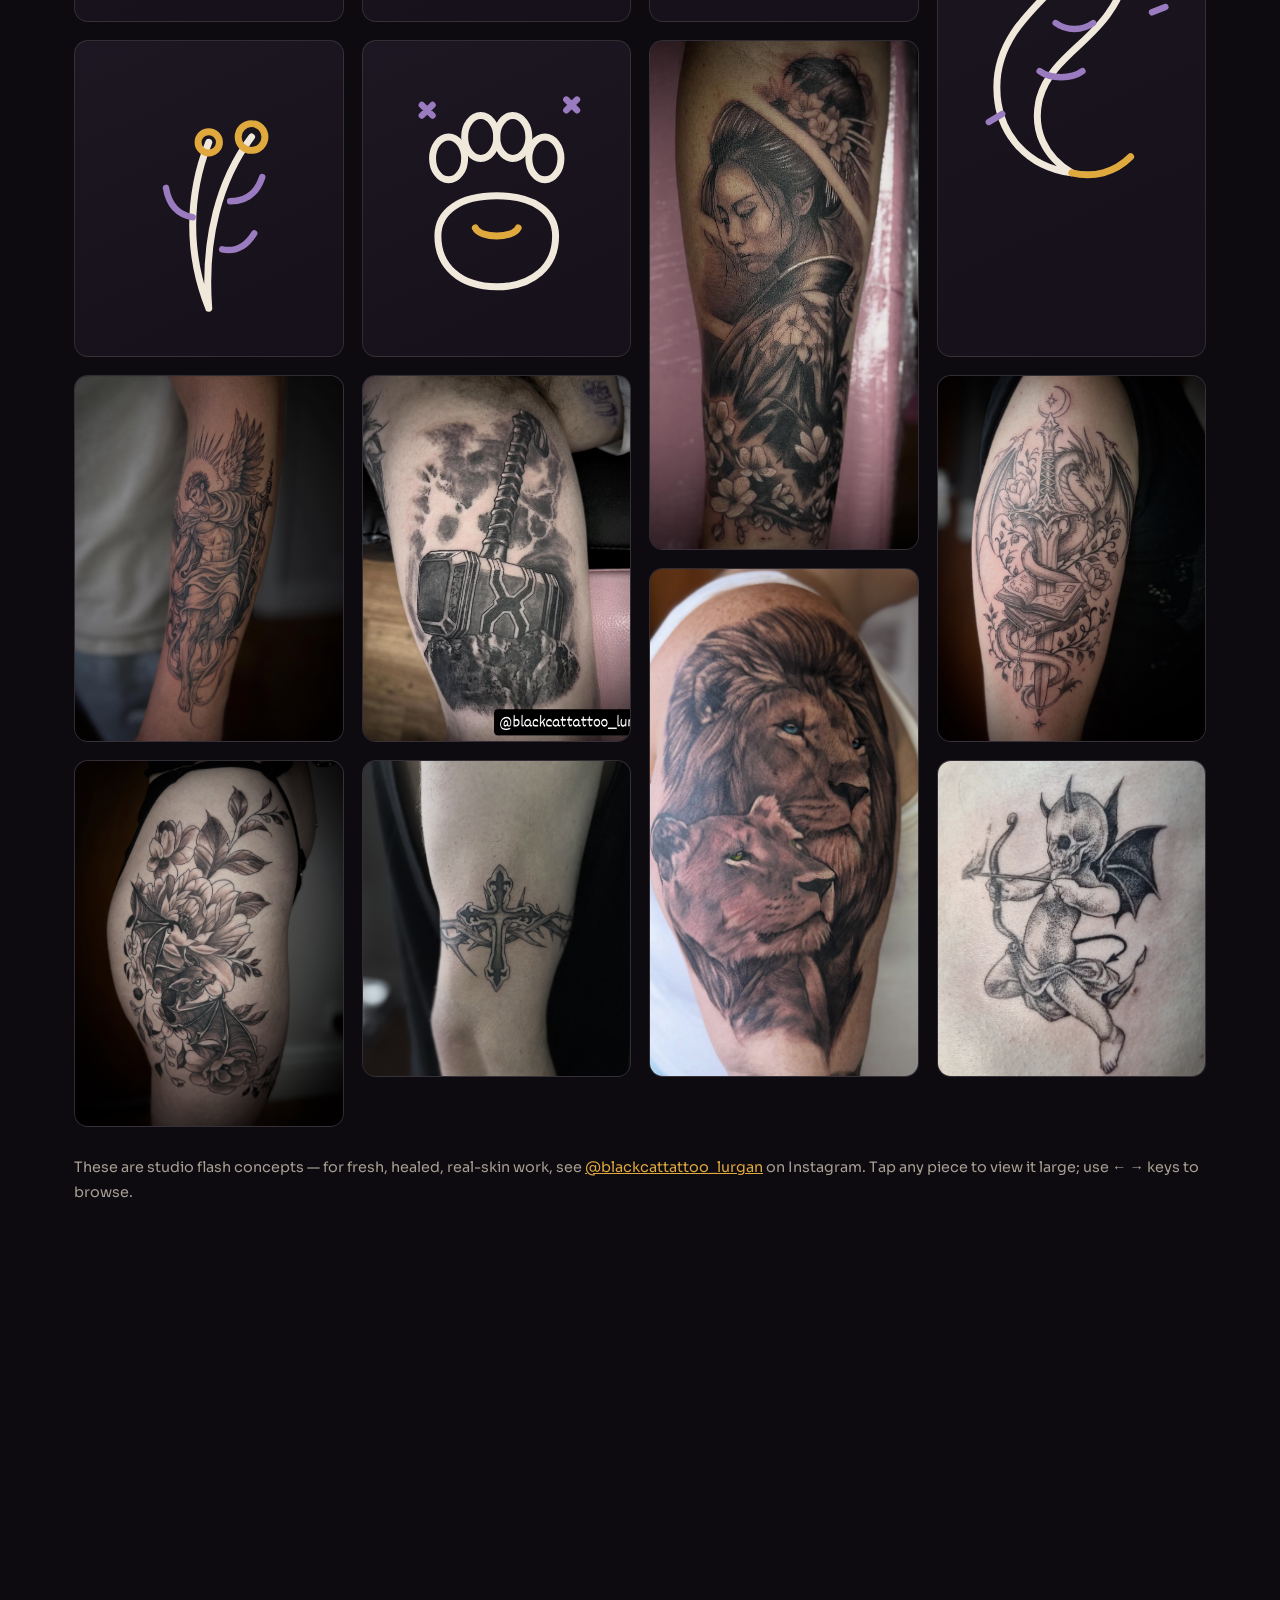
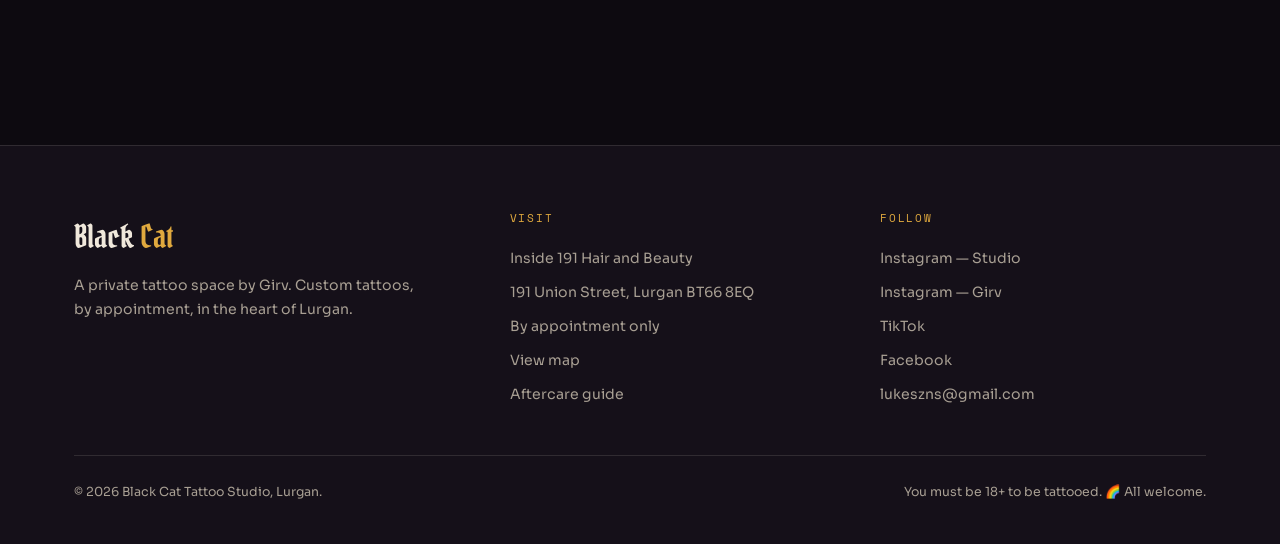
==== commit 47f9f08e: "Add files via upload" ====
--- a/black-cat-tattoo-v4.html
+++ b/black-cat-tattoo-v4.html
@@ -778,10 +778,10 @@
             <div class="err">Tell us a little about the tattoo you have in mind.</div>
           </div>
           <div class="field full">
-            <label>Reference images (optional)</label>
+            <label>Reference photo (optional, 1 image)</label>
             <label class="upload" id="uploadZone" for="fFiles">
-              ⤒ Drop images here or tap to browse
-              <input id="fFiles" name="attachments" type="file" accept="image/*" multiple>
+              ⤒ Drop a photo here or tap to browse
+              <input id="fFiles" name="attachment" type="file" accept="image/*">
             </label>
             <div class="previews" id="previews"></div>
           </div>
@@ -1249,10 +1249,9 @@
   });
 }
 function handleFiles(list){
-  [...list].forEach(f=>{
-    if(!f.type.startsWith('image/')) return;
-    selectedFiles.push(f);
-  });
+  const img = [...list].find(f=>f.type.startsWith('image/'));
+  if(!img) return;
+  selectedFiles = [img]; // only one reference photo is supported
   syncInputFiles();
   renderPreviews();
 }
@@ -1281,13 +1280,10 @@
 
   try{
     const ajaxUrl = form.action.replace('formsubmit.co/', 'formsubmit.co/ajax/');
-    const fd = new FormData(form);
-    fd.delete('attachments'); // FormSubmit only keeps one file when several share a field name
-    selectedFiles.forEach((f,i)=> fd.append('attachment_'+(i+1), f));
     const res = await fetch(ajaxUrl, {
       method:'POST',
       headers:{ 'Accept':'application/json' },
-      body: fd
+      body: new FormData(form) // single "attachment" field — matches FormSubmit's exact documented convention
     });
     const data = await res.json().catch(()=>null);
     if(!res.ok || !data || (data.success !== 'true' && data.success !== true)) throw new Error(data?.message || 'Submission not confirmed');
